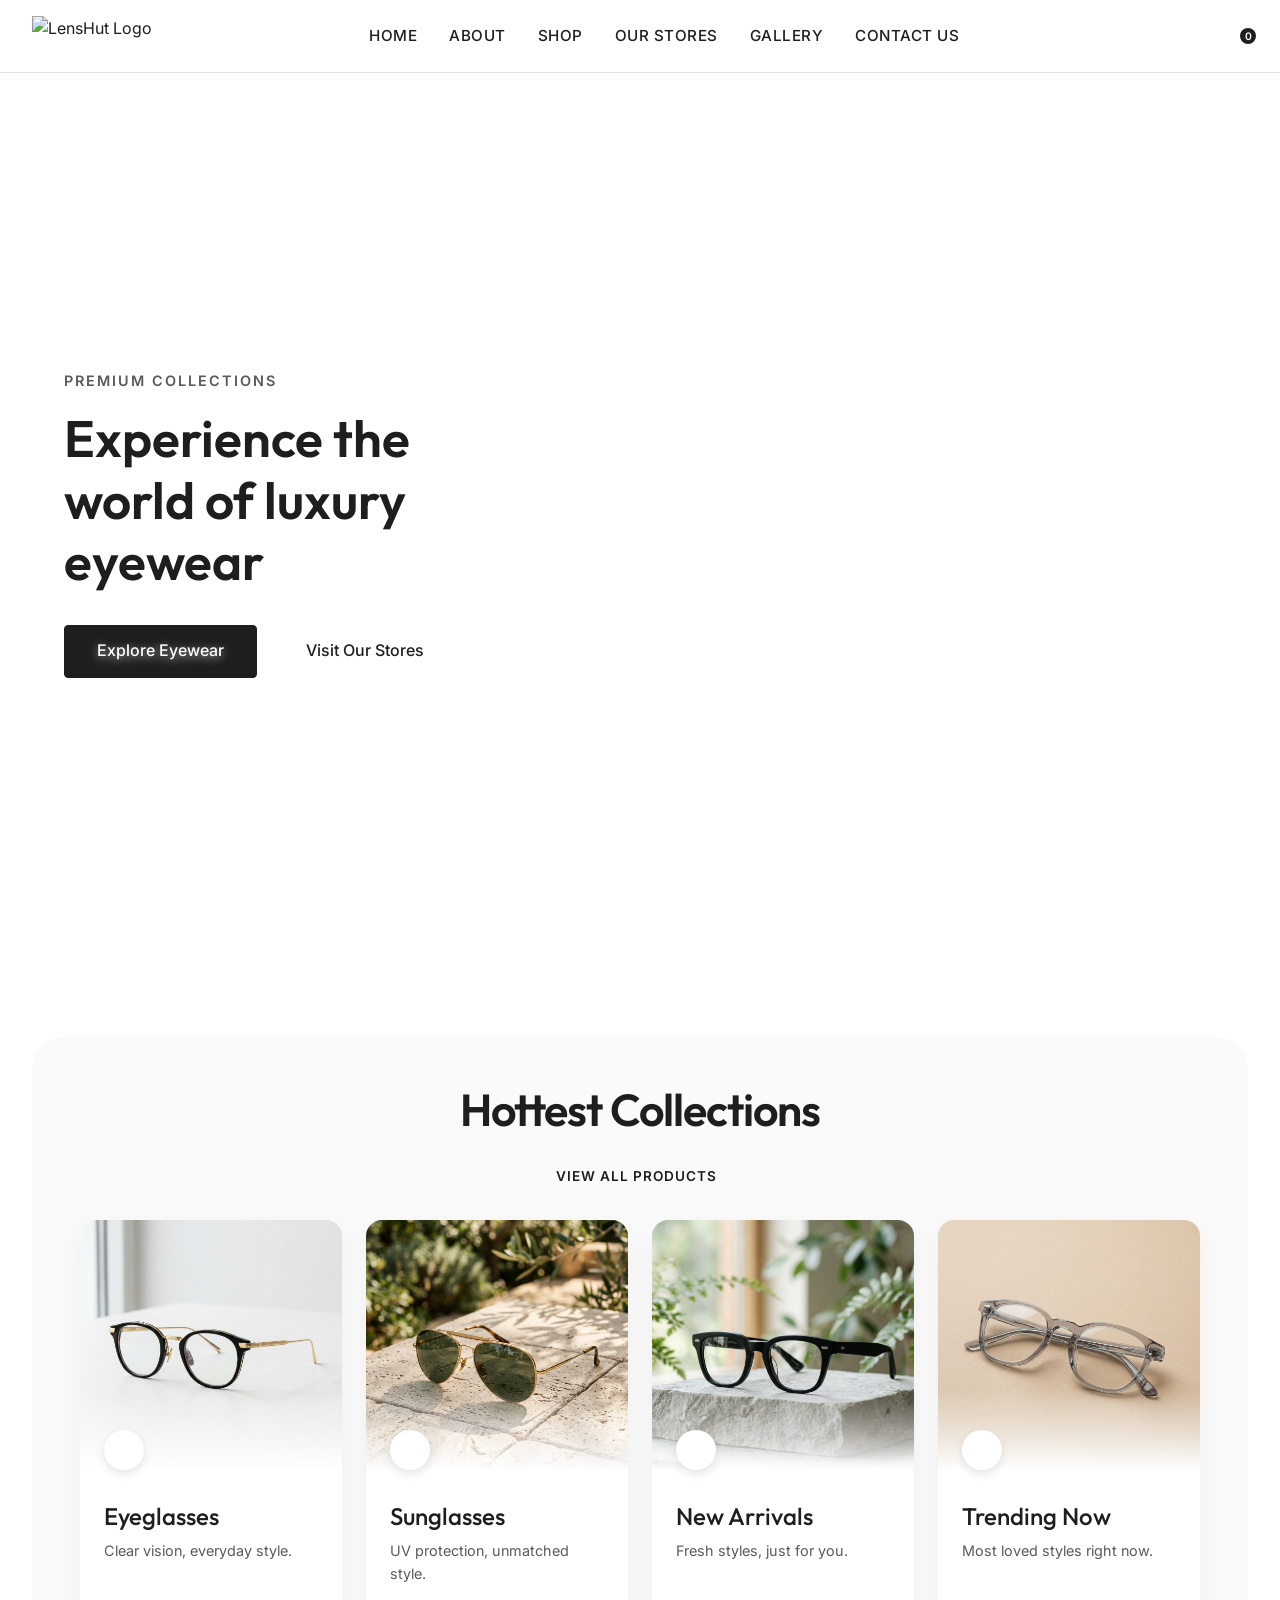
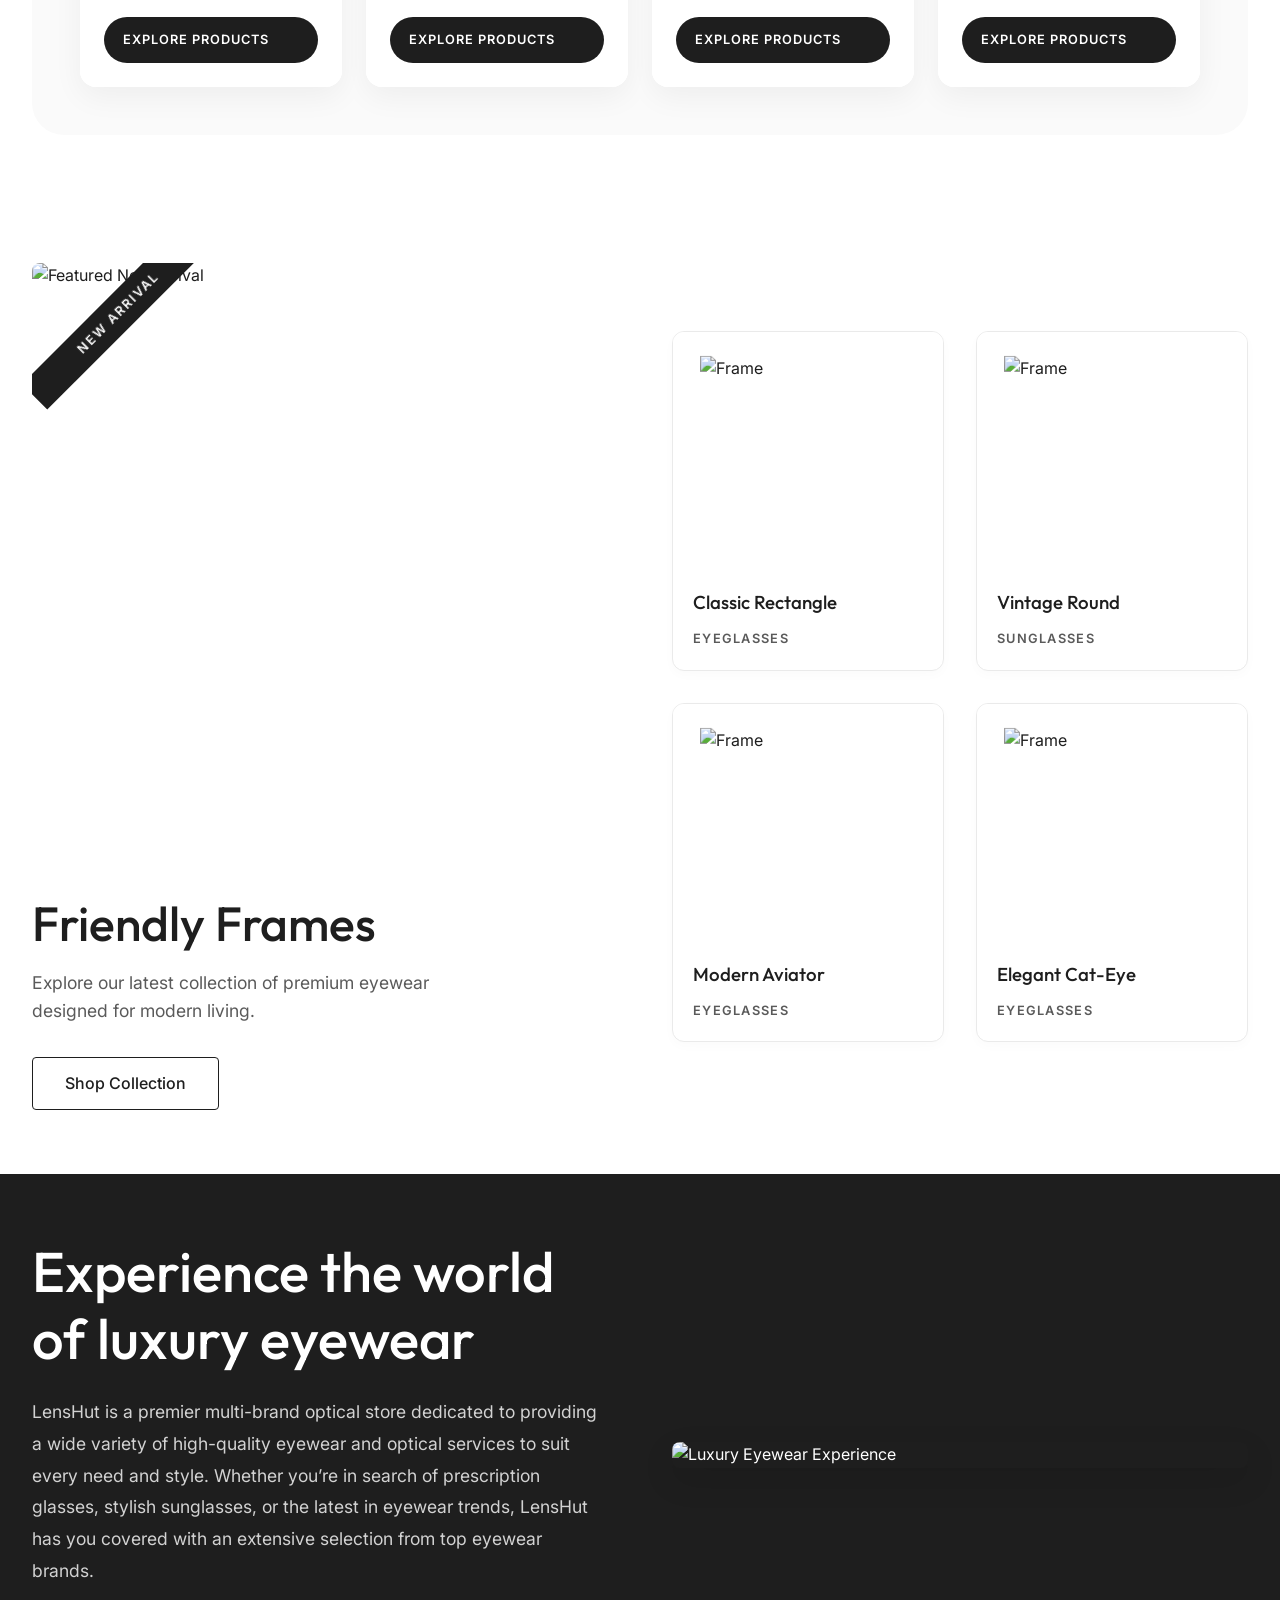
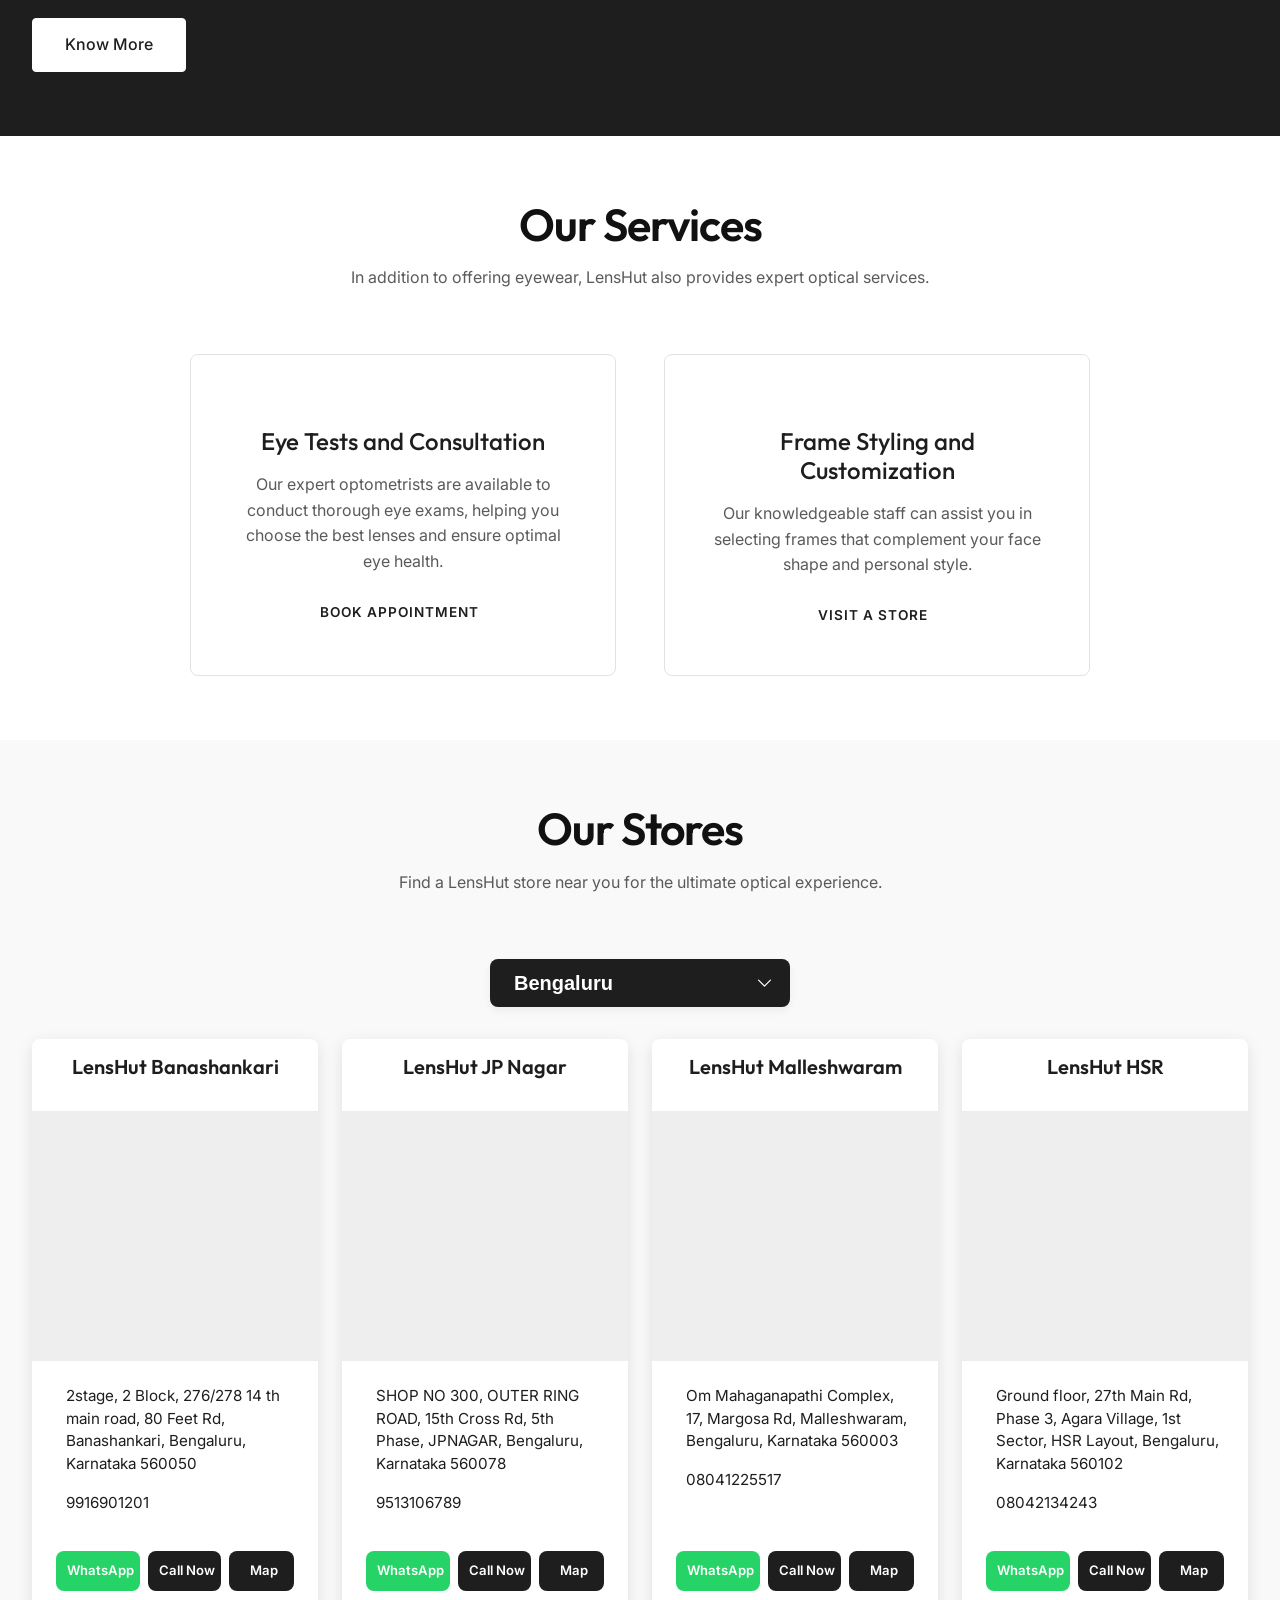
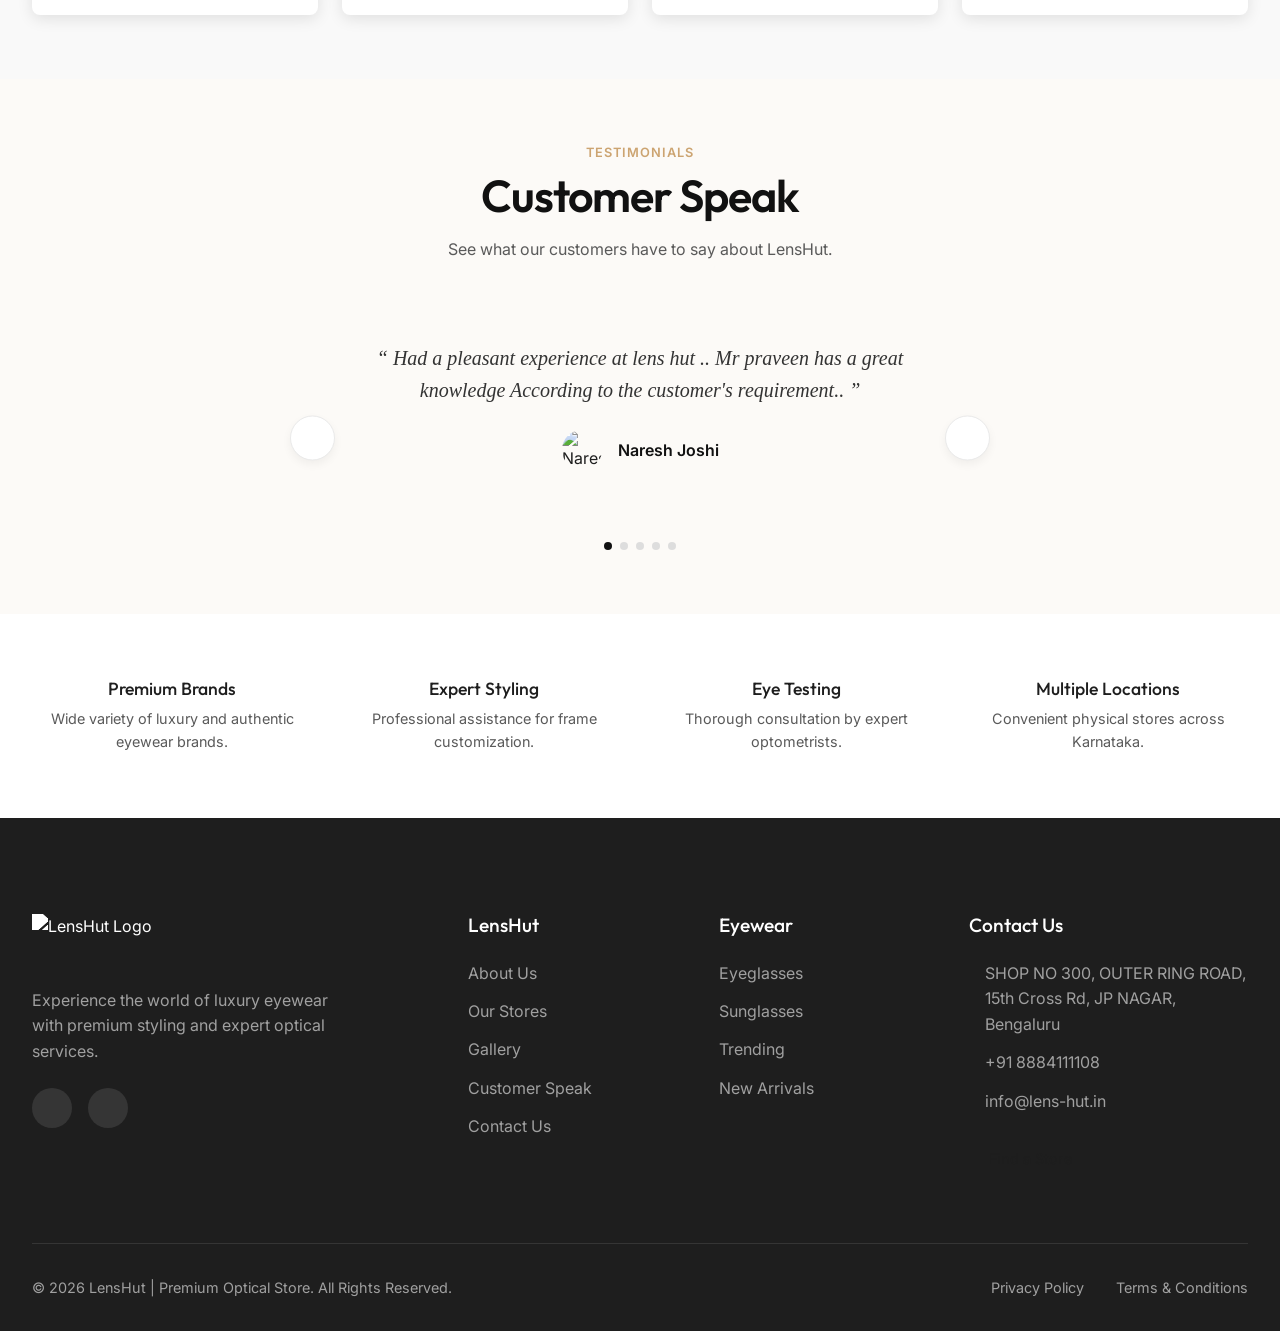
==== index.html @ 5be4fec6 "feat: completely remove Hassan store from website" ====
<!DOCTYPE html>
<html lang="en">
<head>
    <meta charset="UTF-8">
    <meta name="viewport" content="width=device-width, initial-scale=1.0">
    <meta name="description" content="LensHut is a premier multi-brand optical store providing a wide variety of high-quality eyewear and optical services.">
    <title>LensHut | Premium Eyewear & Optical Services</title>
    
    <!-- Google Fonts -->
    <link rel="preconnect" href="https://fonts.googleapis.com">
    <link rel="preconnect" href="https://fonts.gstatic.com" crossorigin>
    <link href="https://fonts.googleapis.com/css2?family=Outfit:wght@300;400;500;600;700&family=Inter:wght@300;400;500;600&display=swap" rel="stylesheet">
    
    <!-- Phosphor Icons -->
    <script src="https://unpkg.com/@phosphor-icons/web"></script>
    
    <!-- Custom CSS -->
    <link rel="stylesheet" href="style.css">
</head>
<body>

    <!-- Header / Navigation -->
    <header class="header" id="header">
        <div class="header-container">
            <!-- Mobile Menu Toggle -->
            <button class="mobile-menu-toggle" aria-label="Open menu">
                <i class="ph ph-list"></i>
            </button>

            <!-- Logo -->
            <a href="#" class="logo">
                <img src="https://lens-hut.in/wp-content/uploads/2025/03/Lens-Hut.png" alt="LensHut Logo">
            </a>

            <!-- Center Navigation -->
            <nav class="nav">
                <ul class="nav-list">
                    <li><a href="#hero">Home</a></li>
                    <li><a href="about.html">About</a></li>
                    <li><a href="products.html">Shop</a></li>
                    <li><a href="#stores">Our Stores</a></li>
                    <li><a href="gallery.html">Gallery</a></li>
                    <li><a href="#contact">Contact Us</a></li>
                </ul>
            </nav>

            <!-- Right Icons -->
            <div class="header-actions">
                <button class="action-btn" aria-label="Search">
                    <i class="ph ph-magnifying-glass"></i>
                </button>
                <button class="action-btn" aria-label="Account">
                    <i class="ph ph-user"></i>
                </button>
                <button class="action-btn" aria-label="Wishlist">
                    <i class="ph ph-heart"></i>
                </button>
                <button class="action-btn cart-btn" aria-label="Cart">
                    <i class="ph ph-shopping-bag"></i>
                    <span class="cart-count">0</span>
                </button>
            </div>
        </div>
        
        <!-- Mobile Nav Overlay -->
        <div class="mobile-nav-overlay">
            <div class="mobile-nav-content">
                <button class="close-menu" aria-label="Close menu">
                    <i class="ph ph-x"></i>
                </button>
                <ul class="mobile-nav-list">
                    <li><a href="#hero">Home</a></li>
                    <li><a href="about.html">About</a></li>
                    <li><a href="products.html">Products</a></li>
                    <li><a href="#stores">Our Stores</a></li>
                    <li><a href="gallery.html">Gallery</a></li>
                    <li><a href="#testimonials">Customer Speak</a></li>
                    <li><a href="#contact">Contact Us</a></li>
                </ul>
            </div>
        </div>
    </header>

    <!-- Cart Drawer -->
    <div class="cart-drawer-overlay"></div>
    <div class="cart-drawer">
        <div class="cart-header">
            <h3>Your Cart</h3>
            <button class="close-cart"><i class="ph ph-x"></i></button>
        </div>
        <div class="cart-body">
            <p class="empty-cart-msg">Your cart is currently empty.</p>
            <!-- Cart items will be injected here -->
        </div>
        <div class="cart-footer">
            <button class="btn btn-primary w-100">Checkout</button>
        </div>
    </div>

    <!-- Quick View Modal -->
    <div class="quick-view-overlay">
        <div class="quick-view-modal">
            <button class="close-modal"><i class="ph ph-x"></i></button>
            <div class="quick-view-content" id="quick-view-content">
                <!-- Content injected via JS -->
            </div>
        </div>
    </div>

    <!-- Hero Section -->
    <section class="hero" id="hero">
        <div class="hero-slider">
            <div class="hero-slide active">
                <video class="hero-video" autoplay loop muted playsinline>
                    <source src="give_video.mp4" type="video/mp4">
                </video>
                <div class="hero-overlay">
                    <div class="hero-content">
                        <span class="hero-subtitle">Premium Collections</span>
                        <h1 class="hero-title">Experience the world of luxury eyewear</h1>
                        <div class="hero-actions">
                            <a href="#shop" class="btn btn-primary">Explore Eyewear</a>
                            <a href="#stores" class="btn btn-secondary">Visit Our Stores</a>
                        </div>
                    </div>
                </div>
            </div>
        </div>
    </section>



    <!-- Hottest Collections -->
    <section class="hottest-collections section-padding" style="background-color: var(--clr-dark);">
        <div class="collections-wrapper">
            <div class="section-header" style="margin-bottom: 2rem;">
                <h2 style="color: var(--clr-dark);">Hottest Collections</h2>
                <a href="#shop" class="view-all" style="color: var(--clr-dark);">View All Products <i class="ph ph-arrow-right"></i></a>
            </div>
            <div class="collections-grid">
                <!-- Card 1 -->
                <div class="collection-card">
                    <div class="collection-img">
                        <img src="collection_eyeglasses_1786531144530.png" alt="Eyeglasses">
                    </div>
                    <div class="collection-icon"><i class="ph ph-eyeglasses"></i></div>
                    <div class="collection-body">
                        <h3>Eyeglasses</h3>
                        <p>Clear vision, everyday style.</p>
                        <a href="products.html" class="btn-explore">Explore Products <i class="ph ph-arrow-right"></i></a>
                    </div>
                </div>
                <!-- Card 2 -->
                <div class="collection-card">
                    <div class="collection-img">
                        <img src="collection_sunglasses_1786531155468.png" alt="Sunglasses">
                    </div>
                    <div class="collection-icon"><i class="ph ph-sunglasses"></i></div>
                    <div class="collection-body">
                        <h3>Sunglasses</h3>
                        <p>UV protection, unmatched style.</p>
                        <a href="products.html" class="btn-explore">Explore Products <i class="ph ph-arrow-right"></i></a>
                    </div>
                </div>
                <!-- Card 3 -->
                <div class="collection-card">
                    <div class="collection-img">
                        <img src="collection_new_1786531166824.png" alt="New Arrivals">
                    </div>
                    <div class="collection-icon"><i class="ph ph-sparkle"></i></div>
                    <div class="collection-body">
                        <h3>New Arrivals</h3>
                        <p>Fresh styles, just for you.</p>
                        <a href="products.html" class="btn-explore">Explore Products <i class="ph ph-arrow-right"></i></a>
                    </div>
                </div>
                <!-- Card 4 -->
                <div class="collection-card">
                    <div class="collection-img">
                        <img src="collection_trending_1786531179525.png" alt="Trending Now">
                    </div>
                    <div class="collection-icon"><i class="ph ph-fire"></i></div>
                    <div class="collection-body">
                        <h3>Trending Now</h3>
                        <p>Most loved styles right now.</p>
                        <a href="products.html" class="btn-explore">Explore Products <i class="ph ph-arrow-right"></i></a>
                    </div>
                </div>
            </div>
        </div>
    </section>


    <!-- New Arrivals Editorial Section -->
    <section class="new-arrivals section-padding">
        <div class="container">
            <div class="editorial-layout">
                <div class="editorial-featured">
                    <div class="editorial-img-wrapper">
                        <img src="https://lens-hut.in/wp-content/uploads/2025/03/Glasses-1-1.jpg" alt="Featured New Arrival" class="editorial-img">
                        <div class="editorial-badge">New Arrival</div>
                    </div>
                    <div class="editorial-content">
                        <h2>Friendly Frames</h2>
                        <p>Explore our latest collection of premium eyewear designed for modern living.</p>
                        <a href="products.html" class="btn btn-outline">Shop Collection</a>
                    </div>
                </div>
                <div class="editorial-grid">
                    <div class="product-card">
                        <div class="product-img-wrap">
                            <img src="https://lens-hut.in/wp-content/uploads/2025/03/Glasses-1-2.jpg" alt="Frame" class="primary-img">
                        </div>
                        <div class="product-info">
                            <h3 class="product-name">Classic Rectangle</h3>
                            <p class="product-category">Eyeglasses</p>
                        </div>
                    </div>
                    <div class="product-card">
                        <div class="product-img-wrap">
                            <img src="https://lens-hut.in/wp-content/uploads/2025/03/Glasses-1-3.jpg" alt="Frame" class="primary-img">
                        </div>
                        <div class="product-info">
                            <h3 class="product-name">Vintage Round</h3>
                            <p class="product-category">Sunglasses</p>
                        </div>
                    </div>
                    <div class="product-card">
                        <div class="product-img-wrap">
                            <img src="https://lens-hut.in/wp-content/uploads/2025/03/Glasses-1-5.jpg" alt="Frame" class="primary-img">
                        </div>
                        <div class="product-info">
                            <h3 class="product-name">Modern Aviator</h3>
                            <p class="product-category">Eyeglasses</p>
                        </div>
                    </div>
                    <div class="product-card">
                        <div class="product-img-wrap">
                            <img src="https://lens-hut.in/wp-content/uploads/2025/03/Glasses-1-6.jpg" alt="Frame" class="primary-img">
                        </div>
                        <div class="product-info">
                            <h3 class="product-name">Elegant Cat-Eye</h3>
                            <p class="product-category">Eyeglasses</p>
                        </div>
                    </div>
                </div>
            </div>
        </div>
    </section>

    <!-- Luxury Experience Section -->
    <section class="luxury-experience section-padding bg-dark text-white" id="about">
        <div class="container">
            <div class="luxury-grid">
                <div class="luxury-content">
                    <h2 class="luxury-title">Experience the world of luxury eyewear</h2>
                    <p class="luxury-desc">LensHut is a premier multi-brand optical store dedicated to providing a wide variety of high-quality eyewear and optical services to suit every need and style. Whether you’re in search of prescription glasses, stylish sunglasses, or the latest in eyewear trends, LensHut has you covered with an extensive selection from top eyewear brands.</p>
                    <a href="#about" class="btn btn-primary-light">Know More</a>
                </div>
                <div class="luxury-image">
                    <img src="https://lens-hut.in/wp-content/uploads/slider/cache/6973f5b5ededdbe546ac61c198990bc3/2-2.png" alt="Luxury Eyewear Experience">
                </div>
            </div>
        </div>
    </section>

    <!-- Services Section -->
    <section class="services-section section-padding">
        <div class="container">
            <div class="section-header text-center">
                <h2>Our Services</h2>
                <p>In addition to offering eyewear, LensHut also provides expert optical services.</p>
            </div>
            
            <div class="services-grid">
                <div class="service-card">
                    <div class="service-icon">
                        <i class="ph ph-eye"></i>
                    </div>
                    <h3>Eye Tests and Consultation</h3>
                    <p>Our expert optometrists are available to conduct thorough eye exams, helping you choose the best lenses and ensure optimal eye health.</p>
                    <a href="#contact" class="btn-link">Book Appointment <i class="ph ph-arrow-right"></i></a>
                </div>
                <div class="service-card">
                    <div class="service-icon">
                        <i class="ph ph-sunglasses"></i>
                    </div>
                    <h3>Frame Styling and Customization</h3>
                    <p>Our knowledgeable staff can assist you in selecting frames that complement your face shape and personal style.</p>
                    <a href="#stores" class="btn-link">Visit a Store <i class="ph ph-arrow-right"></i></a>
                </div>
            </div>
        </div>
    </section>

    <!-- Store Locator Section -->
    <section class="store-locator section-padding bg-light" id="stores">
        <div class="container">
            <div class="section-header text-center">
                <h2>Our Stores</h2>
                <p>Find a LensHut store near you for the ultimate optical experience.</p>
            </div>
            
            <div class="store-city-filter text-center" style="margin-bottom: 2rem;">
                <select id="citySelect" class="city-select">
                    <option value="bengaluru">Bengaluru</option>
                    <option value="mysuru">Mysuru</option>
                    <option value="tumkur">Tumkur</option>
                </select>
            </div>
            
            <div id="grid-bengaluru" class="stores-grid city-grid" style="display: grid;">
                <!-- Store 1 -->
                <div class="map-store-card">
                    <h3 class="store-title">LensHut Banashankari</h3>
                    <div class="map-container">
                        <iframe src="https://maps.google.com/maps?q=LensHut+Banashankari+Bengaluru&t=&z=14&ie=UTF8&iwloc=&output=embed" width="100%" height="250" style="border:0;" allowfullscreen="" loading="lazy"></iframe>
                    </div>
                    <div class="store-details">
                        <div class="detail-row">
                            <i class="ph-fill ph-map-pin"></i>
                            <p>2stage, 2 Block, 276/278 14 th main road, 80 Feet Rd, Banashankari, Bengaluru, Karnataka 560050</p>
                        </div>
                        <div class="detail-row">
                            <i class="ph-fill ph-device-mobile"></i>
                            <p>9916901201</p>
                        </div>
                        <div class="store-action">
                            <a href="https://wa.me/919916901201?text=Hi%20LensHut,%20I'm%20inquiring%20about%20frames%20at%20your%20Banashankari%20store." target="_blank" rel="noopener" class="btn-store-wa"><i class="ph-fill ph-whatsapp-logo"></i> WhatsApp</a>
                            <a href="tel:9916901201" class="btn-store-call"><i class="ph-fill ph-phone-call"></i> Call Now</a>
                            <a href="https://maps.google.com/?q=LensHut+Banashankari+Bengaluru" target="_blank" rel="noopener" class="btn-map"><i class="ph-fill ph-map-pin"></i> Map</a>
                        </div>
                    </div>
                </div>

                <!-- Store 2 -->
                <div class="map-store-card">
                    <h3 class="store-title">LensHut JP Nagar</h3>
                    <div class="map-container">
                        <iframe src="https://maps.google.com/maps?q=LensHut+JP+Nagar+Bengaluru&t=&z=14&ie=UTF8&iwloc=&output=embed" width="100%" height="250" style="border:0;" allowfullscreen="" loading="lazy"></iframe>
                    </div>
                    <div class="store-details">
                        <div class="detail-row">
                            <i class="ph-fill ph-map-pin"></i>
                            <p>SHOP NO 300, OUTER RING ROAD, 15th Cross Rd, 5th Phase, JPNAGAR, Bengaluru, Karnataka 560078</p>
                        </div>
                        <div class="detail-row">
                            <i class="ph-fill ph-device-mobile"></i>
                            <p>9513106789</p>
                        </div>
                        <div class="store-action">
                            <a href="https://wa.me/919513106789?text=Hi%20LensHut,%20I'm%20inquiring%20about%20frames%20at%20your%20JP%20Nagar%20store." target="_blank" rel="noopener" class="btn-store-wa"><i class="ph-fill ph-whatsapp-logo"></i> WhatsApp</a>
                            <a href="tel:9513106789" class="btn-store-call"><i class="ph-fill ph-phone-call"></i> Call Now</a>
                            <a href="https://maps.google.com/?q=LensHut+JP+Nagar+Bengaluru" target="_blank" rel="noopener" class="btn-map"><i class="ph-fill ph-map-pin"></i> Map</a>
                        </div>
                    </div>
                </div>

                <!-- Store 3 -->
                <div class="map-store-card">
                    <h3 class="store-title">LensHut Malleshwaram</h3>
                    <div class="map-container">
                        <iframe src="https://maps.google.com/maps?q=LensHut+Malleshwaram+Bengaluru&t=&z=14&ie=UTF8&iwloc=&output=embed" width="100%" height="250" style="border:0;" allowfullscreen="" loading="lazy"></iframe>
                    </div>
                    <div class="store-details">
                        <div class="detail-row">
                            <i class="ph-fill ph-map-pin"></i>
                            <p>Om Mahaganapathi Complex, 17, Margosa Rd, Malleshwaram, Bengaluru, Karnataka 560003</p>
                        </div>
                        <div class="detail-row">
                            <i class="ph-fill ph-device-mobile"></i>
                            <p>08041225517</p>
                        </div>
                        <div class="store-action">
                            <a href="https://wa.me/918041225517?text=Hi%20LensHut,%20I'm%20inquiring%20about%20frames%20at%20your%20Malleshwaram%20store." target="_blank" rel="noopener" class="btn-store-wa"><i class="ph-fill ph-whatsapp-logo"></i> WhatsApp</a>
                            <a href="tel:08041225517" class="btn-store-call"><i class="ph-fill ph-phone-call"></i> Call Now</a>
                            <a href="https://maps.google.com/?q=LensHut+Malleshwaram+Bengaluru" target="_blank" rel="noopener" class="btn-map"><i class="ph-fill ph-map-pin"></i> Map</a>
                        </div>
                    </div>
                </div>

                <!-- Store 4 -->
                <div class="map-store-card">
                    <h3 class="store-title">LensHut HSR</h3>
                    <div class="map-container">
                        <iframe src="https://maps.google.com/maps?q=LensHut+HSR+Layout+Bengaluru&t=&z=14&ie=UTF8&iwloc=&output=embed" width="100%" height="250" style="border:0;" allowfullscreen="" loading="lazy"></iframe>
                    </div>
                    <div class="store-details">
                        <div class="detail-row">
                            <i class="ph-fill ph-map-pin"></i>
                            <p>Ground floor, 27th Main Rd, Phase 3, Agara Village, 1st Sector, HSR Layout, Bengaluru, Karnataka 560102</p>
                        </div>
                        <div class="detail-row">
                            <i class="ph-fill ph-device-mobile"></i>
                            <p>08042134243</p>
                        </div>
                        <div class="store-action">
                            <a href="https://wa.me/918042134243?text=Hi%20LensHut,%20I'm%20inquiring%20about%20frames%20at%20your%20HSR%20Layout%20store." target="_blank" rel="noopener" class="btn-store-wa"><i class="ph-fill ph-whatsapp-logo"></i> WhatsApp</a>
                            <a href="tel:08042134243" class="btn-store-call"><i class="ph-fill ph-phone-call"></i> Call Now</a>
                            <a href="https://maps.google.com/?q=LensHut+HSR+Layout+Bengaluru" target="_blank" rel="noopener" class="btn-map"><i class="ph-fill ph-map-pin"></i> Map</a>
                        </div>
                    </div>
                </div>
            </div>

            <div id="grid-mysuru" class="stores-grid city-grid" style="display: none;">
                <!-- Store 1 -->
                <div class="map-store-card">
                    <h3 class="store-title">LensHut Kuvempu Nagara</h3>
                    <div class="map-container">
                        <iframe src="https://maps.google.com/maps?q=LensHut+Kuvempu+Nagara+Mysuru&t=&z=14&ie=UTF8&iwloc=&output=embed" width="100%" height="250" style="border:0;" allowfullscreen="" loading="lazy"></iframe>
                    </div>
                    <div class="store-details">
                        <div class="detail-row">
                            <i class="ph-fill ph-map-pin"></i>
                            <p>Ground Floor, MIG 2, New Kantharaj Urs Rd, near Sri S Nijalingappa Circle, Kuvempu Nagara, Mysuru, Karnataka 570023</p>
                        </div>
                        <div class="detail-row">
                            <i class="ph-fill ph-clock"></i>
                            <p>Mon – Sun: 10:30 AM – 9:30 PM</p>
                        </div>
                        <div class="detail-row">
                            <i class="ph-fill ph-device-mobile"></i>
                            <p>0821 4260042</p>
                        </div>
                        <div class="store-action">
                            <a href="https://wa.me/918214260042?text=Hi%20LensHut,%20I'm%20inquiring%20about%20frames%20at%20your%20Kuvempu%20Nagara%20store." target="_blank" rel="noopener" class="btn-store-wa"><i class="ph-fill ph-whatsapp-logo"></i> WhatsApp</a>
                            <a href="tel:08214260042" class="btn-store-call"><i class="ph-fill ph-phone-call"></i> Call Now</a>
                            <a href="https://maps.google.com/?q=LensHut+Kuvempu+Nagara+Mysuru" target="_blank" rel="noopener" class="btn-map"><i class="ph-fill ph-map-pin"></i> Map</a>
                        </div>
                    </div>
                </div>

                <!-- Store 2 -->
                <div class="map-store-card">
                    <h3 class="store-title">LensHut URS Road</h3>
                    <div class="map-container">
                        <iframe src="https://maps.google.com/maps?q=LensHut+URS+Road+Mysuru&t=&z=14&ie=UTF8&iwloc=&output=embed" width="100%" height="250" style="border:0;" allowfullscreen="" loading="lazy"></iframe>
                    </div>
                    <div class="store-details">
                        <div class="detail-row">
                            <i class="ph-fill ph-map-pin"></i>
                            <p>Shop No 9 D, D Devaraj Urs Rd, next to City Bus Stop, Subbarayanakere, Shivarampet, Mysuru, Karnataka 570001</p>
                        </div>
                        <div class="detail-row">
                            <i class="ph-fill ph-clock"></i>
                            <p>Mon – Sun: 10:30 AM – 9:30 PM</p>
                        </div>
                        <div class="detail-row">
                            <i class="ph-fill ph-device-mobile"></i>
                            <p>0821 4252040</p>
                        </div>
                        <div class="store-action">
                            <a href="https://wa.me/918214252040?text=Hi%20LensHut,%20I'm%20inquiring%20about%20frames%20at%20your%20URS%20Road%20store." target="_blank" rel="noopener" class="btn-store-wa"><i class="ph-fill ph-whatsapp-logo"></i> WhatsApp</a>
                            <a href="tel:08214252040" class="btn-store-call"><i class="ph-fill ph-phone-call"></i> Call Now</a>
                            <a href="https://maps.google.com/?q=LensHut+URS+Road+Mysuru" target="_blank" rel="noopener" class="btn-map"><i class="ph-fill ph-map-pin"></i> Map</a>
                        </div>
                    </div>
                </div>

                <!-- Store 3 -->
                <div class="map-store-card">
                    <h3 class="store-title">LensHut Kalidasa Road</h3>
                    <div class="map-container">
                        <iframe src="https://maps.google.com/maps?q=Ganesh+Arcade+Kalidasa+Rd+Mysuru&t=&z=14&ie=UTF8&iwloc=&output=embed" width="100%" height="250" style="border:0;" allowfullscreen="" loading="lazy"></iframe>
                    </div>
                    <div class="store-details">
                        <div class="detail-row">
                            <i class="ph-fill ph-map-pin"></i>
                            <p>Ground Floor, Ganesh Arcade, Shop No. 2813, D/1A, Kalidasa Rd, Above Green Leaf Hotel, Mysuru – 570002</p>
                        </div>
                        <div class="detail-row">
                            <i class="ph-fill ph-clock"></i>
                            <p>Mon–Fri 10:00AM–9:00PM · Sat–Sun 10:00AM–9:30PM</p>
                        </div>
                        <div class="detail-row">
                            <i class="ph-fill ph-device-mobile"></i>
                            <p>0821 428 7700</p>
                        </div>
                        <div class="store-action">
                            <a href="https://wa.me/918214287700?text=Hi%20LensHut,%20I'm%20inquiring%20about%20frames%20at%20your%20Kalidasa%20Road%20store." target="_blank" rel="noopener" class="btn-store-wa"><i class="ph-fill ph-whatsapp-logo"></i> WhatsApp</a>
                            <a href="tel:08214287700" class="btn-store-call"><i class="ph-fill ph-phone-call"></i> Call Now</a>
                            <a href="https://maps.google.com/?q=Ganesh+Arcade+Kalidasa+Rd+Mysuru" target="_blank" rel="noopener" class="btn-map"><i class="ph-fill ph-map-pin"></i> Map</a>
                        </div>
                    </div>
                </div>
            </div>

            <div id="grid-tumkur" class="stores-grid city-grid" style="display: none;">
                <!-- Store 1 -->
                <div class="map-store-card">
                    <h3 class="store-title">LensHut Tumkur</h3>
                    <div class="map-container">
                        <iframe src="https://maps.google.com/maps?q=LensHut+Tumakuru&t=&z=14&ie=UTF8&iwloc=&output=embed" width="100%" height="250" style="border:0;" allowfullscreen="" loading="lazy"></iframe>
                    </div>
                    <div class="store-details">
                        <div class="detail-row">
                            <i class="ph-fill ph-map-pin"></i>
                            <p>Bar, No 1861/846 Krishna Arcade, 2nd Cross Road, Lane Road, near Planet Max, Tumakuru, Karnataka 572101</p>
                        </div>
                        <div class="detail-row">
                            <i class="ph-fill ph-device-mobile"></i>
                            <p>08164051743</p>
                        </div>
                        <div class="store-action">
                            <a href="https://wa.me/918164051743?text=Hi%20LensHut,%20I'm%20inquiring%20about%20frames%20at%20your%20Tumkur%20store." target="_blank" rel="noopener" class="btn-store-wa"><i class="ph-fill ph-whatsapp-logo"></i> WhatsApp</a>
                            <a href="tel:08164051743" class="btn-store-call"><i class="ph-fill ph-phone-call"></i> Call Now</a>
                            <a href="https://maps.google.com/?q=LensHut+Tumakuru" target="_blank" rel="noopener" class="btn-map"><i class="ph-fill ph-map-pin"></i> Map</a>
                        </div>
                    </div>
                </div>
            </div>
        </div>
    </section>



    <!-- Lightbox -->
    <div class="lightbox" id="lightbox">
        <button class="close-lightbox" onclick="closeLightbox()"><i class="ph ph-x"></i></button>
        <img src="" alt="Fullscreen Image" id="lightbox-img">
    </div>

    <!-- Testimonials Section -->
    <section class="testimonials-section section-padding" id="testimonials">
        <!-- Elegant Background Element -->
        <div class="testi-bg-quote"><i class="ph-fill ph-quotes"></i></div>

        <div class="container" style="position: relative; z-index: 2;">
            <div class="section-header text-center mb-5">
                <span class="testi-subtitle">TESTIMONIALS</span>
                <h2>Customer Speak</h2>
                <p>See what our customers have to say about LensHut.</p>
            </div>
            
            <div class="testimonial-carousel-wrapper">
                <div class="testimonial-carousel" id="testimonial-carousel">
                    <!-- Injected via JS -->
                </div>
                
                <!-- Navigation Arrows -->
                <button class="testi-arrow prev" onclick="goToPrevSlide()"><i class="ph ph-arrow-left"></i></button>
                <button class="testi-arrow next" onclick="goToNextSlide()"><i class="ph ph-arrow-right"></i></button>

                <div class="carousel-dots" id="testimonial-dots"></div>
            </div>
        </div>
    </section>

    <!-- Why Choose Us / Trust Section -->
    <section class="trust-section section-padding">
        <div class="container">
            <div class="trust-grid">
                <div class="trust-item">
                    <i class="ph ph-certificate"></i>
                    <h4>Premium Brands</h4>
                    <p>Wide variety of luxury and authentic eyewear brands.</p>
                </div>
                <div class="trust-item">
                    <i class="ph ph-eyeglasses"></i>
                    <h4>Expert Styling</h4>
                    <p>Professional assistance for frame customization.</p>
                </div>
                <div class="trust-item">
                    <i class="ph ph-stethoscope"></i>
                    <h4>Eye Testing</h4>
                    <p>Thorough consultation by expert optometrists.</p>
                </div>
                <div class="trust-item">
                    <i class="ph ph-storefront"></i>
                    <h4>Multiple Locations</h4>
                    <p>Convenient physical stores across Karnataka.</p>
                </div>
            </div>
        </div>
    </section>

    <!-- Footer -->
    <footer class="footer" id="contact">
        <div class="container">
            <div class="footer-top">
                <div class="footer-col brand-col">
                    <img src="https://lens-hut.in/wp-content/uploads/2025/03/Lens-Hut.png" alt="LensHut Logo" class="footer-logo">
                    <p>Experience the world of luxury eyewear with premium styling and expert optical services.</p>
                    <div class="social-links">
                        <a href="#" aria-label="Facebook"><i class="ph ph-facebook-logo"></i></a>
                        <a href="#" aria-label="Instagram"><i class="ph ph-instagram-logo"></i></a>
                    </div>
                </div>
                
                <div class="footer-col">
                    <h4>LensHut</h4>
                    <ul>
                        <li><a href="about.html">About Us</a></li>
                        <li><a href="#stores">Our Stores</a></li>
                        <li><a href="gallery.html">Gallery</a></li>
                        <li><a href="#testimonials">Customer Speak</a></li>
                        <li><a href="#contact">Contact Us</a></li>
                    </ul>
                </div>
                
                <div class="footer-col">
                    <h4>Eyewear</h4>
                    <ul>
                        <li><a href="#shop">Eyeglasses</a></li>
                        <li><a href="#shop">Sunglasses</a></li>
                        <li><a href="#shop">Trending</a></li>
                        <li><a href="#shop">New Arrivals</a></li>
                    </ul>
                </div>
                
                <div class="footer-col contact-col">
                    <h4>Contact Us</h4>
                    <ul class="contact-info">
                        <li><i class="ph ph-map-pin"></i> <span>SHOP NO 300, OUTER RING ROAD, 15th Cross Rd, JP NAGAR, Bengaluru</span></li>
                        <li><i class="ph ph-phone"></i> <a href="tel:+918884111108">+91 8884111108</a></li>
                        <li><i class="ph ph-envelope"></i> <a href="mailto:info@lens-hut.in">info@lens-hut.in</a></li>
                    </ul>
                    <a href="#stores" class="btn btn-outline btn-sm mt-3">Find a Store</a>
                </div>
            </div>
            
            <div class="footer-bottom">
                <p>&copy; 2026 LensHut | Premium Optical Store. All Rights Reserved.</p>
                <div class="footer-legal">
                    <a href="#">Privacy Policy</a>
                    <a href="#">Terms & Conditions</a>
                </div>
            </div>
        </div>
    </footer>

    <!-- Scripts -->
    <script src="data.js"></script>
    <script src="script.js"></script>
</body>
</html>
---- style.css ----
/* ==========================================================================
   CSS Variables & Global Styles
   ========================================================================== */
:root {
    /* Colors */
    --clr-primary: #1e1e1e;
    --clr-secondary: #5a5a5a;
    --clr-accent: #d8c3a5;
    --clr-light: #f9f9f9;
    --clr-white: #ffffff;
    --clr-border: #e2e2e2;
    --clr-error: #e74c3c;
    --clr-overlay: rgba(0, 0, 0, 0.4);

    /* Typography */
    --font-heading: 'Outfit', sans-serif;
    --font-body: 'Inter', sans-serif;
    
    /* Transitions */
    --transition-fast: 0.2s ease;
    --transition-medium: 0.4s cubic-bezier(0.25, 0.46, 0.45, 0.94);
    --transition-slow: 0.6s cubic-bezier(0.25, 0.46, 0.45, 0.94);
    
    /* Shadows */
    --shadow-sm: 0 2px 8px rgba(0, 0, 0, 0.05);
    --shadow-md: 0 4px 16px rgba(0, 0, 0, 0.08);
    --shadow-lg: 0 12px 32px rgba(0, 0, 0, 0.12);
    
    /* Spacing */
    --space-xs: 0.5rem;
    --space-sm: 1rem;
    --space-md: 2rem;
    --space-lg: 4rem;
    --space-xl: 6rem;
}

* {
    margin: 0;
    padding: 0;
    box-sizing: border-box;
}

html {
    scroll-behavior: smooth;
}

body {
    font-family: var(--font-body);
    color: var(--clr-primary);
    background-color: var(--clr-white);
    line-height: 1.6;
    overflow-x: hidden;
    -webkit-font-smoothing: antialiased;
}

h1, h2, h3, h4, h5, h6 {
    font-family: var(--font-heading);
    font-weight: 500;
    line-height: 1.2;
    margin-bottom: var(--space-sm);
}

a {
    text-decoration: none;
    color: inherit;
    transition: color var(--transition-fast);
}

ul {
    list-style: none;
}

img {
    max-width: 100%;
    display: block;
}

button {
    cursor: pointer;
    border: none;
    background: none;
    font-family: inherit;
}

.container {
    max-width: 1300px;
    margin: 0 auto;
    padding: 0 var(--space-md);
}

.section-padding {
    padding: var(--space-lg) 0;
}

.bg-light {
    background-color: var(--clr-light);
}

.bg-dark {
    background-color: var(--clr-primary);
}

.text-white {
    color: var(--clr-white);
}

.text-center {
    text-align: center;
}

.w-100 {
    width: 100%;
}

.mt-3 {
    margin-top: 1.5rem;
}

/* ==========================================================================
   Typography Utilities
   ========================================================================== */
.section-header {
    margin-bottom: var(--space-lg);
    display: flex;
    flex-direction: column;
    align-items: center;
}

.section-header h2 {
    font-size: 2.5rem;
    font-weight: 600;
    position: relative;
    padding-bottom: 0.5rem;
}

.section-header p {
    color: var(--clr-secondary);
    max-width: 600px;
}

/* ==========================================================================
   Buttons
   ========================================================================== */
.btn {
    display: inline-flex;
    align-items: center;
    justify-content: center;
    padding: 0.8rem 2rem;
    font-size: 1rem;
    font-weight: 500;
    border-radius: 4px;
    transition: all var(--transition-medium);
    text-align: center;
}

.btn-primary {
    background-color: var(--clr-primary);
    color: var(--clr-white);
    border: 1px solid var(--clr-primary);
}

.btn-primary:hover {
    background-color: var(--clr-white);
    color: var(--clr-primary);
}

.btn-primary-light {
    background-color: var(--clr-white);
    color: var(--clr-primary);
    border: 1px solid var(--clr-white);
}

.btn-primary-light:hover {
    background-color: transparent;
    color: var(--clr-white);
}

.btn-secondary {
    background-color: var(--clr-white);
    color: var(--clr-primary);
    border: 1px solid var(--clr-white);
}

.btn-secondary:hover {
    background-color: var(--clr-primary);
    color: var(--clr-white);
    border-color: var(--clr-primary);
}

.btn-outline {
    background-color: transparent;
    color: var(--clr-primary);
    border: 1px solid var(--clr-primary);
}

.btn-outline:hover {
    background-color: var(--clr-primary);
    color: var(--clr-white);
}

.btn-sm {
    padding: 0.5rem 1.2rem;
    font-size: 0.9rem;
}

.btn-link {
    display: inline-flex;
    align-items: center;
    gap: 0.5rem;
    font-weight: 600;
    text-transform: uppercase;
    font-size: 0.85rem;
    letter-spacing: 1px;
}

.btn-link i {
    transition: transform var(--transition-fast);
}

.btn-link:hover i {
    transform: translateX(4px);
}

/* ==========================================================================
   Header & Navigation
   ========================================================================== */
.header {
    position: fixed;
    top: 0;
    left: 0;
    width: 100%;
    z-index: 1000;
    background-color: var(--clr-white);
    border-bottom: 1px solid var(--clr-border);
    transition: all var(--transition-medium);
}

.header.scrolled {
    padding: 0.5rem 0;
    box-shadow: var(--shadow-sm);
}

.header-container {
    max-width: 1440px;
    margin: 0 auto;
    padding: 1rem var(--space-md);
    display: flex;
    align-items: center;
    justify-content: space-between;
}

.mobile-menu-toggle {
    display: none;
    font-size: 1.5rem;
    color: var(--clr-primary);
}

.logo img {
    height: 40px;
    width: auto;
}

.nav {
    display: flex;
}

.nav-list {
    display: flex;
    gap: 2rem;
}

.nav-list > li > a {
    font-size: 0.95rem;
    font-weight: 500;
    text-transform: uppercase;
    letter-spacing: 0.5px;
    padding: 0.5rem 0;
    position: relative;
}

.nav-list > li > a::after {
    content: '';
    position: absolute;
    bottom: 0;
    left: 0;
    width: 0;
    height: 2px;
    background-color: var(--clr-primary);
    transition: width var(--transition-fast);
}

.nav-list > li > a:hover::after {
    width: 100%;
}

.has-dropdown {
    position: relative;
}

.has-dropdown > a {
    display: flex;
    align-items: center;
    gap: 0.25rem;
}

.dropdown-menu {
    position: absolute;
    top: 100%;
    left: 50%;
    transform: translateX(-50%) translateY(10px);
    background-color: var(--clr-white);
    min-width: 200px;
    box-shadow: var(--shadow-md);
    border-radius: 4px;
    opacity: 0;
    visibility: hidden;
    transition: all var(--transition-fast);
    padding: 1rem 0;
    z-index: 10;
}

.has-dropdown:hover .dropdown-menu {
    opacity: 1;
    visibility: visible;
    transform: translateX(-50%) translateY(0);
}

.dropdown-menu a {
    display: block;
    padding: 0.5rem 1.5rem;
    font-size: 0.9rem;
    color: var(--clr-secondary);
}

.dropdown-menu a:hover {
    color: var(--clr-primary);
    background-color: var(--clr-light);
}

.header-actions {
    display: flex;
    gap: 1.5rem;
    align-items: center;
}

.action-btn {
    font-size: 1.25rem;
    color: var(--clr-primary);
    position: relative;
    transition: transform var(--transition-fast);
}

.action-btn:hover {
    transform: translateY(-2px);
}

.cart-count {
    position: absolute;
    top: -8px;
    right: -8px;
    background-color: var(--clr-primary);
    color: var(--clr-white);
    font-size: 0.65rem;
    font-weight: 600;
    height: 16px;
    min-width: 16px;
    border-radius: 50%;
    display: flex;
    align-items: center;
    justify-content: center;
    padding: 0 4px;
}

/* Mobile Nav */
.mobile-nav-overlay {
    position: fixed;
    top: 0;
    left: 0;
    width: 100%;
    height: 100vh;
    background-color: var(--clr-overlay);
    z-index: 2000;
    opacity: 0;
    visibility: hidden;
    transition: all var(--transition-fast);
}

.mobile-nav-overlay.active {
    opacity: 1;
    visibility: visible;
}

.mobile-nav-content {
    position: absolute;
    top: 0;
    left: -300px;
    width: 300px;
    height: 100%;
    background-color: var(--clr-white);
    padding: 2rem;
    transition: left var(--transition-medium);
    overflow-y: auto;
}

.mobile-nav-overlay.active .mobile-nav-content {
    left: 0;
}

.close-menu {
    position: absolute;
    top: 1.5rem;
    right: 1.5rem;
    font-size: 1.5rem;
}

.mobile-nav-list {
    margin-top: 3rem;
    display: flex;
    flex-direction: column;
    gap: 1.5rem;
}

.mobile-nav-list a {
    font-size: 1.25rem;
    font-weight: 500;
    font-family: var(--font-heading);
}

/* ==========================================================================
   Hero Section
   ========================================================================== */
.hero {
    height: 100vh;
    min-height: 600px;
    position: relative;
    margin-top: 73px; /* Offset for header */
}

.hero-slider, .hero-slide {
    width: 100%;
    height: 100%;
    position: relative;
}

.hero-video {
    position: absolute;
    top: 0;
    left: 0;
    width: 100%;
    height: 100%;
    object-fit: cover;
}

.hero-overlay {
    position: absolute;
    top: 0;
    left: 0;
    width: 100%;
    height: 100%;
    display: flex;
    align-items: center;
}

.hero-content {
    max-width: 480px;
    margin-left: 5%;
    opacity: 0;
    transform: translateY(30px);
    animation: fadeUp 1s forwards 0.5s;
    text-shadow: 0 2px 10px rgba(255,255,255,0.7);
}

@keyframes fadeUp {
    to {
        opacity: 1;
        transform: translateY(0);
    }
}

.hero-subtitle {
    display: inline-block;
    font-size: 0.9rem;
    text-transform: uppercase;
    letter-spacing: 2px;
    margin-bottom: 1rem;
    font-weight: 600;
    color: var(--clr-secondary);
}

.hero-title {
    font-size: 3.2rem;
    font-weight: 600;
    margin-bottom: 2rem;
    color: var(--clr-primary);
}

.hero-actions {
    display: flex;
    gap: 1rem;
}

/* ==========================================================================
   Quick Categories
   ========================================================================== */
.quick-categories {
    padding: var(--space-md) 0;
}

.categories-grid {
    display: grid;
    grid-template-columns: repeat(4, 1fr);
    gap: 1.5rem;
}

.category-card {
    position: relative;
    height: 350px;
    border-radius: 8px;
    overflow: hidden;
    display: block;
    box-shadow: var(--shadow-sm);
}

.category-img {
    position: absolute;
    top: 0;
    left: 0;
    width: 100%;
    height: 100%;
    background-size: cover;
    background-position: center;
    transition: transform var(--transition-slow);
}

.category-card:hover .category-img {
    transform: scale(1.05);
}

.category-info {
    position: absolute;
    bottom: 0;
    left: 0;
    width: 100%;
    padding: 2rem;
    background: linear-gradient(to top, rgba(0,0,0,0.7) 0%, rgba(0,0,0,0) 100%);
    color: var(--clr-white);
    display: flex;
    flex-direction: column;
    justify-content: flex-end;
}

.category-info h3 {
    font-size: 1.5rem;
    margin-bottom: 0.5rem;
}

.category-card .btn-text {
    font-size: 0.9rem;
    font-weight: 500;
    text-transform: uppercase;
    letter-spacing: 1px;
    display: flex;
    align-items: center;
    gap: 0.5rem;
    opacity: 0.8;
    transition: all var(--transition-fast);
}

.category-card:hover .btn-text {
    opacity: 1;
    gap: 0.8rem;
}

/* ==========================================================================
   Hottest Collections & Product Cards
   ========================================================================== */
.section-header .view-all {
    font-weight: 600;
    text-transform: uppercase;
    font-size: 0.85rem;
    letter-spacing: 1px;
    display: flex;
    align-items: center;
    gap: 0.5rem;
    margin-top: 1rem;
}

.section-header .view-all:hover {
    gap: 0.8rem;
}

.product-carousel-wrapper {
    position: relative;
    padding: 0 3rem;
}

.product-carousel {
    display: flex;
    gap: 1.5rem;
    overflow-x: auto;
    scroll-behavior: smooth;
    padding-bottom: 1rem;
    -ms-overflow-style: none; /* IE and Edge */
    scrollbar-width: none; /* Firefox */
}

.product-carousel::-webkit-scrollbar {
    display: none;
}

.carousel-btn {
    position: absolute;
    top: 40%;
    transform: translateY(-50%);
    width: 40px;
    height: 40px;
    border-radius: 50%;
    background-color: var(--clr-white);
    box-shadow: var(--shadow-md);
    display: flex;
    align-items: center;
    justify-content: center;
    font-size: 1.2rem;
    color: var(--clr-primary);
    z-index: 10;
    transition: all var(--transition-fast);
}

.carousel-btn:hover {
    background-color: var(--clr-primary);
    color: var(--clr-white);
}

.prev-btn { left: 0; }
.next-btn { right: 0; }

.product-card {
    flex: 0 0 calc(25% - 1.5rem);
    min-width: 250px;
    display: flex;
    flex-direction: column;
    background-color: var(--clr-white);
    border-radius: 12px;
    box-shadow: 0 4px 12px rgba(0,0,0,0.02);
    overflow: hidden;
    position: relative;
    border: 1px solid #eaeaea;
    transition: transform var(--transition-medium), box-shadow var(--transition-medium);
}

.product-card:hover {
    transform: translateY(-4px);
    box-shadow: 0 10px 24px rgba(0,0,0,0.06);
}

.card-badge {
    position: absolute;
    top: 0;
    left: 0;
    padding: 0.3rem 1rem;
    font-size: 0.75rem;
    font-weight: 600;
    color: white;
    z-index: 5;
    border-bottom-right-radius: 12px;
}

.badge-best-seller {
    background: #3b5f6b;
}

.badge-limited-edition {
    background: linear-gradient(135deg, #a51818, #d53d3d);
}

.badge-new-arrival {
    background: #e5d7ba;
    color: #333;
}

.product-img-wrap {
    position: relative;
    width: 100%;
    padding-top: 90%;
    background-color: var(--clr-white);
    display: flex;
    align-items: center;
    justify-content: center;
}

.product-img-wrap img {
    position: absolute;
    top: 50%;
    left: 50%;
    transform: translate(-50%, -50%);
    width: 80%;
    height: 80%;
    object-fit: contain;
    transition: transform var(--transition-medium);
}

.product-card:hover .product-img-wrap img {
    transform: translate(-50%, -50%) scale(1.05);
}

.product-info {
    padding: 1rem 1.25rem 1.25rem;
    text-align: left;
    display: flex;
    flex-direction: column;
    flex-grow: 1;
}

.product-brand {
    font-size: 0.75rem;
    font-weight: 700;
    text-transform: uppercase;
    color: #111;
    margin-bottom: 0.4rem;
    letter-spacing: 0.5px;
}

.product-title {
    font-size: 0.9rem;
    font-weight: 400;
    color: #444;
    line-height: 1.4;
    margin-bottom: 0.5rem;
    flex-grow: 1;
}

.product-size {
    font-size: 0.8rem;
    color: #777;
    margin-bottom: 1rem;
}

.product-footer {
    display: flex;
    justify-content: space-between;
    align-items: flex-end;
    margin-top: auto;
}

.product-price-section {
    display: flex;
    flex-direction: column;
}

.product-price {
    font-weight: 700;
    font-size: 1.15rem;
    color: #111;
    margin-bottom: 0.1rem;
}

.product-tax {
    font-size: 0.7rem;
    color: #999;
}

.product-actions {
    display: flex;
    gap: 0.5rem;
}

.action-circle {
    width: 32px;
    height: 32px;
    border-radius: 50%;
    border: 1px solid #eaeaea;
    background-color: transparent;
    color: #555;
    display: flex;
    align-items: center;
    justify-content: center;
    font-size: 1rem;
    transition: all var(--transition-fast);
}

.action-circle:hover {
    border-color: var(--clr-primary);
    color: var(--clr-primary);
}

/* ==========================================================================
   Shop / Product Discovery
   ========================================================================== */
.shop-layout {
    display: grid;
    grid-template-columns: 250px 1fr;
    gap: 3rem;
    align-items: start;
}

.filter-header {
    display: flex;
    justify-content: space-between;
    align-items: center;
    margin-bottom: 1.5rem;
    padding-bottom: 1rem;
    border-bottom: 1px solid var(--clr-border);
}

.filter-header h3 {
    margin: 0;
    font-size: 1.2rem;
}

.clear-filters {
    font-size: 0.85rem;
    color: var(--clr-secondary);
    text-decoration: underline;
}

.filter-group {
    margin-bottom: 2rem;
}

.filter-group h4 {
    font-size: 1rem;
    margin-bottom: 1rem;
}

.custom-checkbox {
    display: block;
    position: relative;
    padding-left: 30px;
    margin-bottom: 10px;
    cursor: pointer;
    font-size: 0.95rem;
    user-select: none;
    color: var(--clr-secondary);
}

.custom-checkbox input {
    position: absolute;
    opacity: 0;
    cursor: pointer;
    height: 0;
    width: 0;
}

.checkmark {
    position: absolute;
    top: 2px;
    left: 0;
    height: 20px;
    width: 20px;
    background-color: var(--clr-white);
    border: 1px solid var(--clr-border);
    border-radius: 4px;
}

.custom-checkbox:hover input ~ .checkmark {
    border-color: var(--clr-primary);
}

.custom-checkbox input:checked ~ .checkmark {
    background-color: var(--clr-primary);
    border-color: var(--clr-primary);
}

.checkmark:after {
    content: "";
    position: absolute;
    display: none;
}

.custom-checkbox input:checked ~ .checkmark:after {
    display: block;
}

.custom-checkbox .checkmark:after {
    left: 7px;
    top: 3px;
    width: 5px;
    height: 10px;
    border: solid white;
    border-width: 0 2px 2px 0;
    transform: rotate(45deg);
}

.shop-controls {
    display: flex;
    justify-content: space-between;
    align-items: center;
    margin-bottom: 2rem;
}

.product-count {
    color: var(--clr-secondary);
    font-size: 0.95rem;
}

.sort-control {
    display: flex;
    align-items: center;
    gap: 0.5rem;
}

.custom-select {
    padding: 0.5rem 2rem 0.5rem 1rem;
    border: 1px solid var(--clr-border);
    border-radius: 4px;
    background-color: var(--clr-white);
    font-family: inherit;
    font-size: 0.95rem;
    outline: none;
    cursor: pointer;
    appearance: none;
    background-image: url("data:image/svg+xml;charset=US-ASCII,%3Csvg%20xmlns%3D%22http%3A%2F%2Fwww.w3.org%2F2000%2Fsvg%22%20width%3D%22292.4%22%20height%3D%22292.4%22%3E%3Cpath%20fill%3D%22%231e1e1e%22%20d%3D%22M287%2069.4a17.6%2017.6%200%200%200-13-5.4H18.4c-5%200-9.3%201.8-12.9%205.4A17.6%2017.6%200%200%200%200%2082.2c0%205%201.8%209.3%205.4%2012.9l128%20127.9c3.6%203.6%207.8%205.4%2012.8%205.4s9.2-1.8%2012.8-5.4L287%2095c3.5-3.5%205.4-7.8%205.4-12.8%200-5-1.9-9.2-5.5-12.8z%22%2F%3E%3C%2Fsvg%3E");
    background-repeat: no-repeat;
    background-position: right 0.7rem top 50%;
    background-size: 0.65rem auto;
}

.product-grid {
    display: grid;
    grid-template-columns: repeat(3, 1fr);
    gap: 2rem;
}

/* ==========================================================================
   New Arrivals Editorial
   ========================================================================== */
.editorial-layout {
    display: grid;
    grid-template-columns: 1fr 1fr;
    gap: 4rem;
    align-items: center;
}

.editorial-img-wrapper {
    position: relative;
    border-radius: 8px;
    overflow: hidden;
    margin-bottom: 2rem;
}

.editorial-img {
    width: 100%;
    height: 600px;
    object-fit: cover;
}

.editorial-badge {
    position: absolute;
    top: 2rem;
    left: -2rem;
    background-color: var(--clr-primary);
    color: var(--clr-white);
    padding: 0.5rem 4rem;
    transform: rotate(-45deg);
    font-size: 0.8rem;
    font-weight: 600;
    text-transform: uppercase;
    letter-spacing: 2px;
}

.editorial-content h2 {
    font-size: 3rem;
    margin-bottom: 1rem;
}

.editorial-content p {
    font-size: 1.1rem;
    color: var(--clr-secondary);
    margin-bottom: 2rem;
    max-width: 400px;
}

.editorial-grid {
    display: grid;
    grid-template-columns: repeat(2, 1fr);
    gap: 2rem;
}

/* ==========================================================================
   Luxury Experience
   ========================================================================== */
.luxury-grid {
    display: grid;
    grid-template-columns: 1fr 1fr;
    gap: 4rem;
    align-items: center;
}

.luxury-title {
    font-size: 3.5rem;
    margin-bottom: 1.5rem;
}

.luxury-desc {
    font-size: 1.1rem;
    opacity: 0.8;
    margin-bottom: 2rem;
    line-height: 1.8;
}

.luxury-image img {
    border-radius: 8px;
    box-shadow: var(--shadow-lg);
}

/* ==========================================================================
   Services Section
   ========================================================================== */
.services-grid {
    display: grid;
    grid-template-columns: repeat(2, 1fr);
    gap: 3rem;
    max-width: 900px;
    margin: 0 auto;
}

.service-card {
    padding: 3rem;
    background-color: var(--clr-white);
    border: 1px solid var(--clr-border);
    border-radius: 8px;
    text-align: center;
    transition: transform var(--transition-medium), box-shadow var(--transition-medium);
}

.service-card:hover {
    transform: translateY(-10px);
    box-shadow: var(--shadow-md);
    border-color: var(--clr-white);
}

.service-icon {
    font-size: 3rem;
    color: var(--clr-primary);
    margin-bottom: 1.5rem;
}

.service-card h3 {
    font-size: 1.5rem;
    margin-bottom: 1rem;
}

.service-card p {
    color: var(--clr-secondary);
    margin-bottom: 1.5rem;
}

/* ==========================================================================
   Store Locator
   ========================================================================== */
.stores-grid {
    display: grid;
    grid-template-columns: repeat(4, 1fr);
    gap: 1.5rem;
}

.store-card {
    background-color: var(--clr-white);
    border-radius: 8px;
    overflow: hidden;
    box-shadow: var(--shadow-sm);
    transition: transform var(--transition-fast);
}

.store-card:hover {
    transform: translateY(-5px);
    box-shadow: var(--shadow-md);
}

.store-img {
    height: 200px;
    background-size: cover;
    background-position: center;
}

.bg-placeholder {
    background-color: #e9ecef;
    display: flex;
    align-items: center;
    justify-content: center;
    font-size: 3rem;
    color: #ced4da;
}

.store-info {
    padding: 1.5rem;
}

.store-info h3 {
    font-size: 1.25rem;
    margin-bottom: 1rem;
}

.store-info p {
    color: var(--clr-secondary);
    font-size: 0.9rem;
    margin-bottom: 0.5rem;
    display: flex;
    align-items: flex-start;
    gap: 0.5rem;
}

.store-info p i {
    margin-top: 3px;
    color: var(--clr-primary);
}

.store-info .btn {
    margin-top: 1rem;
    width: 100%;
}

/* ==========================================================================
   Masonry Gallery
   ========================================================================== */
.masonry-gallery {
    display: grid;
    grid-template-columns: repeat(4, 1fr);
    grid-auto-rows: 250px;
    gap: 1rem;
}

.gallery-item {
    position: relative;
    border-radius: 8px;
    overflow: hidden;
    cursor: pointer;
}

.gallery-item.tall {
    grid-row: span 2;
}

.gallery-item.wide {
    grid-column: span 2;
}

.gallery-item img {
    width: 100%;
    height: 100%;
    object-fit: cover;
    transition: transform var(--transition-slow);
}

.gallery-overlay {
    position: absolute;
    top: 0;
    left: 0;
    width: 100%;
    height: 100%;
    background-color: rgba(0,0,0,0.4);
    display: flex;
    align-items: center;
    justify-content: center;
    opacity: 0;
    transition: opacity var(--transition-fast);
}

.gallery-overlay i {
    font-size: 2rem;
    color: var(--clr-white);
}

.gallery-item:hover img {
    transform: scale(1.05);
}

.gallery-item:hover .gallery-overlay {
    opacity: 1;
}

/* Lightbox */
.lightbox {
    position: fixed;
    top: 0;
    left: 0;
    width: 100%;
    height: 100vh;
    background-color: rgba(0,0,0,0.9);
    z-index: 3000;
    display: flex;
    align-items: center;
    justify-content: center;
    opacity: 0;
    visibility: hidden;
    transition: all var(--transition-fast);
}

.lightbox.active {
    opacity: 1;
    visibility: visible;
}

.lightbox img {
    max-width: 90%;
    max-height: 90vh;
    object-fit: contain;
}

.close-lightbox {
    position: absolute;
    top: 2rem;
    right: 2rem;
    color: var(--clr-white);
    font-size: 2rem;
}

/* ==========================================================================
   Testimonials Banner Layout
   ========================================================================== */
.testimonials-section {
    background-color: #fcfaf7;
    position: relative;
    overflow: hidden;
}

/* Elegant Background Element */
.testi-bg-quote {
    position: absolute;
    top: 50%;
    left: 50%;
    transform: translate(-50%, -50%);
    font-size: 25rem;
    color: rgba(204, 164, 113, 0.05);
    z-index: 1;
    pointer-events: none;
    line-height: 1;
    display: flex;
    align-items: center;
    justify-content: center;
}

.testi-subtitle {
    font-size: 0.8rem;
    font-weight: 600;
    text-transform: uppercase;
    color: #cca471;
    letter-spacing: 1px;
    margin-bottom: 0.5rem;
    display: block;
}

.section-header h2 {
    font-size: 2.8rem;
    font-family: 'Outfit', sans-serif;
    font-weight: 600;
    color: #111;
    margin-bottom: 0.5rem;
    line-height: 1.1;
    letter-spacing: -1px;
}

.testimonial-carousel-wrapper {
    max-width: 700px;
    margin: 0 auto;
    text-align: center;
    position: relative;
    padding: 0 60px;
}

.testimonial-carousel {
    overflow: hidden;
    position: relative;
    min-height: 200px;
}

.testimonial-slide {
    position: absolute;
    top: 0;
    left: 0;
    width: 100%;
    opacity: 0;
    transform: scale(0.98);
    transition: all var(--transition-medium);
    pointer-events: none;
    display: flex;
    flex-direction: column;
    align-items: center;
}

.testimonial-slide.active {
    opacity: 1;
    transform: scale(1);
    pointer-events: auto;
}

.testi-rating {
    color: #f39c12;
    font-size: 1.1rem;
    margin-bottom: 1rem;
    display: flex;
    justify-content: center;
    gap: 4px;
}

.testi-text {
    font-size: 1.25rem;
    color: #333;
    line-height: 1.6;
    margin-bottom: 1.5rem;
    font-style: italic;
    font-family: Georgia, serif;
}

.testi-author-flex {
    display: flex;
    align-items: center;
    justify-content: center;
    gap: 1rem;
}

.testi-avatar {
    width: 40px;
    height: 40px;
    border-radius: 50%;
    object-fit: cover;
}

.testi-name {
    font-weight: 600;
    font-size: 1rem;
    color: #111;
}

/* Navigation arrows */
.testi-arrow {
    position: absolute;
    top: 50%;
    transform: translateY(-50%);
    width: 45px;
    height: 45px;
    border-radius: 50%;
    background-color: #fff;
    color: #111;
    border: 1px solid #eaeaea;
    display: flex;
    align-items: center;
    justify-content: center;
    font-size: 1.2rem;
    cursor: pointer;
    transition: all var(--transition-fast);
    z-index: 10;
    box-shadow: 0 4px 10px rgba(0,0,0,0.05);
}

.testi-arrow:hover {
    background-color: #111;
    color: #fff;
    border-color: #111;
}

.testi-arrow.prev {
    left: 0;
}

.testi-arrow.next {
    right: 0;
}

.carousel-dots {
    display: flex;
    justify-content: center;
    gap: 0.5rem;
    margin-top: 1rem;
}

.dot {
    width: 8px;
    height: 8px;
    border-radius: 50%;
    background-color: #ddd;
    cursor: pointer;
    transition: background-color var(--transition-fast);
}

.dot.active {
    background-color: #111;
}

@media (max-width: 992px) {
    .testimonial-carousel-wrapper {
        padding: 0 10px;
    }
    .testi-arrow {
        display: none;
    }
}

/* ==========================================================================
   Trust Section
   ========================================================================== */
.trust-grid {
    display: grid;
    grid-template-columns: repeat(4, 1fr);
    gap: 2rem;
    text-align: center;
}

.trust-item i {
    font-size: 2.5rem;
    color: var(--clr-primary);
    margin-bottom: 1rem;
}

.trust-item h4 {
    font-size: 1.1rem;
    margin-bottom: 0.5rem;
}

.trust-item p {
    font-size: 0.9rem;
    color: var(--clr-secondary);
}

/* ==========================================================================
   Footer
   ========================================================================== */
.footer {
    background-color: var(--clr-primary);
    color: var(--clr-white);
    padding: var(--space-xl) 0 var(--space-md);
}

.footer-top {
    display: grid;
    grid-template-columns: 2fr 1fr 1fr 1.5fr;
    gap: 4rem;
    margin-bottom: 4rem;
}

.footer-logo {
    height: 50px;
    margin-bottom: 1.5rem;
    filter: brightness(0) invert(1);
}

.brand-col p {
    color: #a0a0a0;
    margin-bottom: 1.5rem;
    max-width: 300px;
}

.social-links {
    display: flex;
    gap: 1rem;
}

.social-links a {
    display: flex;
    align-items: center;
    justify-content: center;
    width: 40px;
    height: 40px;
    border-radius: 50%;
    background-color: rgba(255,255,255,0.1);
    color: var(--clr-white);
    transition: background-color var(--transition-fast);
}

.social-links a:hover {
    background-color: var(--clr-white);
    color: var(--clr-primary);
}

.footer-col h4 {
    font-size: 1.2rem;
    margin-bottom: 1.5rem;
}

.footer-col ul {
    display: flex;
    flex-direction: column;
    gap: 0.8rem;
}

.footer-col ul a {
    color: #a0a0a0;
}

.footer-col ul a:hover {
    color: var(--clr-white);
}

.contact-info li {
    display: flex;
    align-items: flex-start;
    gap: 1rem;
    color: #a0a0a0;
}

.contact-info li i {
    margin-top: 4px;
}

.footer-bottom {
    display: flex;
    justify-content: space-between;
    align-items: center;
    padding-top: 2rem;
    border-top: 1px solid rgba(255,255,255,0.1);
    color: #a0a0a0;
    font-size: 0.9rem;
}

.footer-legal {
    display: flex;
    gap: 2rem;
}

.footer-legal a:hover {
    color: var(--clr-white);
}

/* ==========================================================================
   Cart Drawer & Modals
   ========================================================================== */
.cart-drawer-overlay, .quick-view-overlay {
    position: fixed;
    top: 0;
    left: 0;
    width: 100%;
    height: 100vh;
    background-color: var(--clr-overlay);
    z-index: 2000;
    opacity: 0;
    visibility: hidden;
    transition: all var(--transition-fast);
}

.cart-drawer-overlay.active, .quick-view-overlay.active {
    opacity: 1;
    visibility: visible;
}

.cart-drawer {
    position: fixed;
    top: 0;
    right: -400px;
    width: 400px;
    max-width: 100%;
    height: 100vh;
    background-color: var(--clr-white);
    z-index: 2001;
    display: flex;
    flex-direction: column;
    transition: right var(--transition-medium);
}

.cart-drawer.active {
    right: 0;
}

.cart-header {
    display: flex;
    justify-content: space-between;
    align-items: center;
    padding: 1.5rem;
    border-bottom: 1px solid var(--clr-border);
}

.cart-header h3 {
    margin: 0;
}

.close-cart, .close-modal {
    font-size: 1.5rem;
    color: var(--clr-secondary);
}

.cart-body {
    flex-grow: 1;
    padding: 1.5rem;
    overflow-y: auto;
}

.empty-cart-msg {
    text-align: center;
    color: var(--clr-secondary);
    margin-top: 2rem;
}

.cart-footer {
    padding: 1.5rem;
    border-top: 1px solid var(--clr-border);
}

/* Quick View */
.quick-view-modal {
    position: absolute;
    top: 50%;
    left: 50%;
    transform: translate(-50%, -40%);
    background-color: var(--clr-white);
    width: 900px;
    max-width: 95%;
    border-radius: 8px;
    z-index: 2001;
    opacity: 0;
    transition: all var(--transition-medium);
    padding: 2rem;
}

.quick-view-overlay.active .quick-view-modal {
    transform: translate(-50%, -50%);
    opacity: 1;
}

.close-modal {
    position: absolute;
    top: 1rem;
    right: 1rem;
    z-index: 10;
}

.qv-grid {
    display: grid;
    grid-template-columns: 1fr 1fr;
    gap: 2rem;
}

.qv-img img {
    width: 100%;
    border-radius: 4px;
}

.qv-details h3 {
    font-size: 2rem;
    margin-bottom: 0.5rem;
}

.qv-price {
    font-size: 1.5rem;
    font-weight: 600;
    margin-bottom: 1.5rem;
}

/* ==========================================================================
   Responsive Design
   ========================================================================== */
@media (max-width: 1199px) {
    .nav, .desktop-nav {
        display: none !important;
    }
    
    .mobile-menu-toggle {
        display: block;
    }
    
    .categories-grid {
        grid-template-columns: repeat(2, 1fr);
    }
    
    .product-card {
        flex: 0 0 calc(33.333% - 1rem);
    }

    .shop-layout {
        grid-template-columns: 200px 1fr;
        gap: 2rem;
    }

    .product-grid {
        grid-template-columns: repeat(2, 1fr);
    }

    .editorial-layout, .luxury-grid {
        gap: 2rem;
    }
    
    .stores-grid {
        grid-template-columns: repeat(2, 1fr);
    }
}

@media (max-width: 991px) {
    .hero-title {
        font-size: 3rem;
    }
    
    .editorial-layout {
        grid-template-columns: 1fr;
    }
    
    .editorial-img {
        height: 400px;
    }
    
    .luxury-grid {
        grid-template-columns: 1fr;
        text-align: center;
    }
    
    .services-grid {
        grid-template-columns: 1fr;
    }
    
    .masonry-gallery {
        grid-template-columns: repeat(2, 1fr);
    }
    
    .trust-grid {
        grid-template-columns: repeat(2, 1fr);
    }
    
    .footer-top {
        grid-template-columns: repeat(2, 1fr);
        gap: 2rem;
    }
}

@media (max-width: 767px) {
    .hero-title {
        font-size: 2.5rem;
    }
    
    .hero-actions {
        flex-direction: column;
    }
    
    .product-card {
        flex: 0 0 calc(50% - 0.75rem);
    }
    
    .shop-layout {
        grid-template-columns: 1fr;
    }
    
    .shop-sidebar {
        display: none; /* In a real app, this would be a toggle drawer on mobile */
    }
    
    .product-grid {
        grid-template-columns: repeat(2, 1fr);
        gap: 1rem;
    }
    
    .stores-grid {
        grid-template-columns: 1fr;
    }
    
    .footer-top {
        grid-template-columns: 1fr;
    }
    
    .footer-bottom {
        flex-direction: column;
        gap: 1rem;
        text-align: center;
    }
    
    .qv-grid {
        grid-template-columns: 1fr;
    }
}

@media (max-width: 480px) {
    .categories-grid {
        grid-template-columns: 1fr;
    }
    
    .product-card {
        flex: 0 0 calc(100%);
    }
    
    .product-grid {
        grid-template-columns: 1fr;
    }
    
    .editorial-grid {
        grid-template-columns: 1fr;
    }
    
    .masonry-gallery {
        grid-template-columns: 1fr;
    }
    
    .trust-grid {
        grid-template-columns: 1fr;
    }
}

/* ==========================================================================
   Collections Grid (Premium Cards)
   ========================================================================== */
.collections-wrapper {
    background-color: #fafafa;
    border-radius: 2rem;
    padding: 3rem;
    max-width: 1300px;
    margin: 0 auto;
    width: 95%;
}

.collections-grid {
    display: grid;
    grid-template-columns: repeat(4, 1fr);
    gap: 1.5rem;
}

.collection-card {
    background-color: var(--clr-white);
    border-radius: 1rem;
    overflow: hidden;
    position: relative;
    box-shadow: 0 10px 30px rgba(0,0,0,0.05);
    transition: transform var(--transition-medium), box-shadow var(--transition-medium);
    display: flex;
    flex-direction: column;
}

.collection-card:hover {
    transform: translateY(-10px);
    box-shadow: 0 15px 40px rgba(0,0,0,0.1);
}

.collection-img {
    height: 250px;
    overflow: hidden;
    position: relative;
}

.collection-img::after {
    content: '';
    position: absolute;
    bottom: 0;
    left: 0;
    width: 100%;
    height: 80px;
    background: linear-gradient(to top, var(--clr-white) 0%, rgba(255,255,255,0) 100%);
    z-index: 1;
}

.collection-img img {
    width: 100%;
    height: 100%;
    object-fit: cover;
    transition: transform var(--transition-medium);
}

.collection-card:hover .collection-img img {
    transform: scale(1.05);
}

.collection-icon {
    position: absolute;
    top: 210px;
    left: 1.5rem;
    width: 2.5rem;
    height: 2.5rem;
    background-color: var(--clr-white);
    border-radius: 50%;
    display: flex;
    align-items: center;
    justify-content: center;
    font-size: 1.2rem;
    box-shadow: 0 4px 10px rgba(0,0,0,0.1);
    z-index: 2;
}

.collection-body {
    padding: 2rem 1.5rem 1.5rem;
    background: var(--clr-white);
    flex-grow: 1;
    display: flex;
    flex-direction: column;
}

.collection-body h3 {
    font-size: 1.5rem;
    margin-bottom: 0.5rem;
    color: var(--clr-primary);
}

.collection-body p {
    color: var(--clr-secondary);
    font-size: 0.9rem;
    margin-bottom: 2rem;
    flex-grow: 1;
}

.btn-explore {
    display: flex;
    justify-content: space-between;
    align-items: center;
    background-color: var(--clr-primary);
    color: var(--clr-white);
    padding: 0.8rem 1.2rem;
    border-radius: 2rem;
    font-size: 0.8rem;
    font-weight: 600;
    text-transform: uppercase;
    letter-spacing: 1px;
    transition: background-color var(--transition-fast);
}

.btn-explore:hover {
    background-color: var(--clr-secondary);
    color: var(--clr-white);
}

.btn-explore i {
    margin-left: 0.5rem;
}

@media (max-width: 1024px) {
    .collections-grid {
        grid-template-columns: repeat(2, 1fr);
    }
}

@media (max-width: 600px) {
    .collections-grid {
        grid-template-columns: 1fr;
    }
    .collections-wrapper {
        padding: 2rem 1rem;
    }
}

/* ==========================================================================
   About Page Layout
   ========================================================================== */
.about-page {
    padding-top: 1rem;
}

.breadcrumb-container {
    font-size: 0.85rem;
    font-weight: 600;
    color: #cca471;
    margin-bottom: 3rem;
    letter-spacing: 1px;
}
.breadcrumb-container a {
    color: #777;
    text-decoration: none;
    transition: color var(--transition-fast);
}
.breadcrumb-container a:hover {
    color: #111;
}

/* Hero */
.about-hero {
    position: relative;
    overflow: hidden;
}
.about-hero-grid {
    display: grid;
    grid-template-columns: 1fr 1fr;
    gap: 4rem;
    align-items: center;
}
.about-hero-title {
    font-size: 3.5rem;
    line-height: 1.1;
    font-family: 'Outfit', sans-serif;
    color: #111;
    margin-bottom: 2rem;
    letter-spacing: -1px;
}
.about-desc {
    font-size: 1.1rem;
    color: #555;
    line-height: 1.6;
    margin-bottom: 1.5rem;
}
.about-features {
    display: flex;
    gap: 2rem;
    margin-top: 3rem;
}
.about-feature h4 {
    font-size: 1rem;
    margin-bottom: 0.5rem;
}
.about-feature p {
    font-size: 0.9rem;
    color: #777;
}
.feature-icon-wrapper {
    width: 50px;
    height: 50px;
    border-radius: 50%;
    background-color: #f4f7fb;
    display: flex;
    align-items: center;
    justify-content: center;
    font-size: 1.5rem;
    color: #4a90e2;
    margin-bottom: 1rem;
}

.about-hero-image-wrapper {
    position: relative;
    height: 600px;
    display: flex;
    align-items: center;
    justify-content: center;
}
.hero-circle-bg {
    position: absolute;
    top: 50%;
    left: 50%;
    transform: translate(-50%, -50%);
    width: 650px;
    height: 650px;
    background-color: #f4f7fb;
    border-radius: 50%;
    z-index: -1;
}
.hero-glasses-img {
    width: 100%;
    max-width: 500px;
    border-radius: 20px;
    box-shadow: 0 20px 40px rgba(0,0,0,0.1);
}
.floating-badge {
    position: absolute;
    bottom: 50px;
    left: -30px;
    background-color: #fff;
    padding: 1.5rem 2rem;
    border-radius: 12px;
    box-shadow: 0 15px 30px rgba(0,0,0,0.08);
    display: flex;
    align-items: center;
    gap: 1.5rem;
    z-index: 2;
}
.badge-icon {
    width: 60px;
    height: 60px;
    border-radius: 12px;
    background-color: #252b42;
    color: #fff;
    display: flex;
    align-items: center;
    justify-content: center;
    font-size: 2rem;
}
.badge-text strong {
    display: block;
    font-size: 1.2rem;
    color: #111;
    line-height: 1.2;
    margin-bottom: 0.2rem;
}
.badge-text span {
    font-size: 0.85rem;
    color: #777;
}

/* Explore Range */
.range-grid {
    display: grid;
    grid-template-columns: repeat(3, 1fr);
    gap: 2rem;
}
.range-card {
    background-color: #fff;
    border-radius: 16px;
    overflow: hidden;
    box-shadow: 0 10px 30px rgba(0,0,0,0.03);
    transition: transform var(--transition-fast);
}
.range-card:hover {
    transform: translateY(-10px);
}
.range-img-wrapper {
    position: relative;
    height: 250px;
    background-color: #f9f9f9;
}
.range-img-wrapper img {
    width: 100%;
    height: 100%;
    object-fit: contain;
    padding: 2rem;
}
.range-icon {
    position: absolute;
    bottom: -25px;
    left: 2rem;
    width: 50px;
    height: 50px;
    border-radius: 50%;
    background-color: #3b82f6;
    color: #fff;
    display: flex;
    align-items: center;
    justify-content: center;
    font-size: 1.5rem;
    box-shadow: 0 5px 15px rgba(0,0,0,0.1);
    z-index: 2;
}
.range-content {
    padding: 3rem 2rem 2rem;
}
.range-content h3 {
    font-size: 1.4rem;
    margin-bottom: 1rem;
}
.range-content p {
    color: #666;
    font-size: 0.95rem;
    margin-bottom: 1.5rem;
    line-height: 1.6;
}
.explore-link {
    font-weight: 600;
    color: #3b82f6;
    font-size: 0.9rem;
    text-transform: uppercase;
    display: flex;
    align-items: center;
    gap: 0.5rem;
}

/* Premium Brands */
.premium-grid {
    display: grid;
    grid-template-columns: 1fr 1fr 1fr;
    gap: 3rem;
    align-items: center;
}
.btn-dark {
    background-color: #252b42;
    color: #fff;
    padding: 1rem 2rem;
    border-radius: 4px;
    display: inline-flex;
    align-items: center;
    gap: 0.5rem;
    font-weight: 600;
    font-size: 0.9rem;
    text-transform: uppercase;
}
.btn-dark:hover {
    background-color: #111;
    color: #fff;
}
.premium-image-wrapper {
    position: relative;
    height: 600px;
}
.premium-img {
    width: 100%;
    height: 100%;
    object-fit: cover;
    border-radius: 16px;
}
.floating-widget {
    position: absolute;
    bottom: -20px;
    left: 50%;
    transform: translateX(-50%);
    background-color: #fff;
    padding: 1rem 1.5rem;
    border-radius: 12px;
    box-shadow: 0 10px 30px rgba(0,0,0,0.1);
    display: flex;
    align-items: center;
    gap: 1rem;
    white-space: nowrap;
}
.avatars-group {
    display: flex;
}
.avatars-group img {
    width: 35px;
    height: 35px;
    border-radius: 50%;
    border: 2px solid #fff;
    margin-left: -10px;
}
.avatars-group img:first-child {
    margin-left: 0;
}
.portfolio-title {
    font-size: 1.1rem;
    color: #cca471;
    margin-bottom: 2rem;
    text-transform: uppercase;
    letter-spacing: 1px;
}
.portfolio-list {
    list-style: none;
    padding: 0;
}
.portfolio-list li {
    display: flex;
    align-items: center;
    gap: 1rem;
    margin-bottom: 1.5rem;
    font-size: 1.05rem;
    color: #444;
}
.portfolio-list li i {
    font-size: 1.4rem;
    color: #555;
}

/* Stats Banner */
.stats-banner {
    background-color: #252b42;
    color: #fff;
    padding: 4rem 0;
    margin-top: 2rem;
    border-radius: 16px;
    margin-bottom: 4rem;
}
.stats-grid {
    display: grid;
    grid-template-columns: repeat(4, 1fr);
    gap: 2rem;
    text-align: center;
}
.stat-item {
    display: flex;
    flex-direction: column;
    align-items: center;
    border-right: 1px solid rgba(255,255,255,0.1);
}
.stat-item:last-child {
    border-right: none;
}
.stat-icon {
    width: 60px;
    height: 60px;
    border-radius: 50%;
    display: flex;
    align-items: center;
    justify-content: center;
    font-size: 1.8rem;
    margin-bottom: 1.5rem;
}
.stat-item h3 {
    font-size: 2.5rem;
    margin-bottom: 0.5rem;
}
.stat-label {
    font-size: 1rem;
    font-weight: 600;
    color: #cca471;
    margin-bottom: 1rem;
}
.stat-desc {
    font-size: 0.85rem;
    color: rgba(255,255,255,0.7);
    line-height: 1.5;
    max-width: 200px;
}
.stat-title-small {
    font-size: 1.5rem;
    margin-top: 0.5rem;
    margin-bottom: 0.2rem;
}

@media (max-width: 992px) {
    .about-hero-grid, .premium-grid {
        grid-template-columns: 1fr;
    }
    .hero-circle-bg {
        width: 100%;
        height: 100%;
        border-radius: 0;
    }
    .about-hero-image-wrapper {
        height: auto;
        padding-bottom: 2rem;
        flex-direction: column;
    }
    .floating-badge {
        position: relative;
        bottom: 0;
        left: 0;
        right: auto;
        margin-top: 1.5rem;
        width: 100%;
        box-sizing: border-box;
    }
    .range-grid, .stats-grid {
        grid-template-columns: 1fr;
    }
    .stat-item {
        border-right: none;
        border-bottom: 1px solid rgba(255,255,255,0.1);
        padding-bottom: 2rem;
    }
    .stat-item:last-child {
        border-bottom: none;
    }
}

/* --- Map Store Cards (Bangalore Locations) --- */
.map-store-card {
    background: var(--clr-white);
    border-radius: 0.5rem;
    box-shadow: 0 4px 15px rgba(0,0,0,0.1);
    overflow: hidden;
    display: flex;
    flex-direction: column;
}

.store-title {
    color: var(--clr-primary);
    text-align: center;
    padding: 1rem 0;
    font-size: 1.25rem;
    font-weight: 600;
}

.map-container {
    width: 100%;
    height: 250px;
    background-color: #eee;
}

.map-container iframe {
    display: block;
}

.store-details {
    padding: 1.5rem;
    flex-grow: 1;
    display: flex;
    flex-direction: column;
}

.detail-row {
    display: flex;
    align-items: flex-start;
    margin-bottom: 1rem;
    gap: 10px;
}

.detail-row i {
    color: var(--clr-primary);
    font-size: 1.5rem;
    margin-top: 2px;
}

.detail-row p {
    color: var(--clr-primary);
    font-size: 0.95rem;
    margin: 0;
    line-height: 1.5;
}



.city-select {
    background-color: var(--clr-primary);
    color: var(--clr-white);
    padding: 0.8rem 2.5rem 0.8rem 1.5rem;
    font-size: 1.25rem;
    font-weight: 600;
    border: none;
    border-radius: 0.5rem;
    cursor: pointer;
    appearance: none;
    -webkit-appearance: none;
    -moz-appearance: none;
    background-image: url('data:image/svg+xml;utf8,<svg xmlns="http://www.w3.org/2000/svg" width="24" height="24" fill="white" viewBox="0 0 256 256"><path d="M213.66,101.66l-80,80a8,8,0,0,1-11.32,0l-80-80A8,8,0,0,1,53.66,90.34L128,164.69l74.34-74.35a8,8,0,0,1,11.32,11.32Z"></path></svg>');
    background-repeat: no-repeat;
    background-position: right 1rem center;
    background-size: 1.2rem;
    box-shadow: 0 4px 10px rgba(0,0,0,0.05);
    width: 100%;
    max-width: 300px;
    margin: 0 auto;
}

.city-select:focus {
    outline: none;
    box-shadow: 0 0 0 3px rgba(30, 30, 30, 0.4);
}

/* --- Additional Mobile Responsiveness --- */
@media (max-width: 992px) {
    .stats-grid {
        grid-template-columns: repeat(2, 1fr) !important;
    }
}

@media (max-width: 767px) {
    .section-padding {
        padding: 2.5rem 0;
    }
    .section-header h2 {
        font-size: 2rem;
    }
    .about-hero-title {
        font-size: 2.2rem;
    }
    .stats-grid {
        grid-template-columns: 1fr !important;
    }
    .collections-grid, 
    .premium-grid, 
    .range-grid, 
    .city-grid,
    .stores-grid {
        grid-template-columns: 1fr !important;
    }
    .floating-badge {
        position: relative;
        bottom: 0;
        left: 0;
        margin-top: 1rem;
        width: 100%;
        box-sizing: border-box;
    }
    .about-hero-image-wrapper {
        height: auto;
        padding-bottom: 2rem;
        flex-direction: column;
    }
    .hero-glasses-img {
        max-width: 100%;
        height: auto;
    }
    .range-img-wrapper {
        height: auto;
    }
}

/* ==========================================================================
   Filter Tabs Row
   ========================================================================== */
.filter-tabs-row {
    display: flex;
    flex-wrap: wrap;
    gap: 0.5rem;
    align-items: center;
    justify-content: center;
    margin: 1.5rem 0 2rem;
}

.filter-tab {
    padding: 0.5rem 1.25rem;
    border: 1.5px solid var(--clr-border);
    background: var(--clr-white);
    border-radius: 999px;
    font-family: var(--font-body);
    font-size: 0.875rem;
    font-weight: 500;
    color: var(--clr-secondary);
    cursor: pointer;
    transition: all var(--transition-fast);
    white-space: nowrap;
}

.filter-tab:hover {
    border-color: var(--clr-primary);
    color: var(--clr-primary);
}

.filter-tab.active {
    background: var(--clr-primary);
    border-color: var(--clr-primary);
    color: var(--clr-white);
}

.tab-divider {
    width: 1px;
    height: 1.5rem;
    background: var(--clr-border);
    margin: 0 0.25rem;
    display: inline-block;
    flex-shrink: 0;
}

/* ==========================================================================
   Pagination Controls
   ========================================================================== */
.pagination-controls {
    display: flex;
    justify-content: center;
    align-items: center;
    gap: 0.4rem;
    margin: 2.5rem 0 1rem;
    flex-wrap: wrap;
}

.pg-btn {
    min-width: 2.5rem;
    height: 2.5rem;
    padding: 0 0.6rem;
    border: 1.5px solid var(--clr-border);
    background: var(--clr-white);
    border-radius: 8px;
    font-family: var(--font-body);
    font-size: 0.875rem;
    font-weight: 500;
    color: var(--clr-primary);
    cursor: pointer;
    display: flex;
    align-items: center;
    justify-content: center;
    transition: all var(--transition-fast);
}

.pg-btn:hover:not(:disabled) {
    background: var(--clr-primary);
    border-color: var(--clr-primary);
    color: var(--clr-white);
}

.pg-btn.active {
    background: var(--clr-primary);
    border-color: var(--clr-primary);
    color: var(--clr-white);
    font-weight: 700;
}

.pg-btn:disabled {
    opacity: 0.35;
    cursor: not-allowed;
}

.pg-ellipsis {
    font-size: 1rem;
    color: var(--clr-secondary);
    padding: 0 0.25rem;
    line-height: 2.5rem;
}

/* ==========================================================================
   Enhanced Quick View Gallery
   ========================================================================== */
.qv-grid {
    display: grid;
    grid-template-columns: 1fr 1fr;
    gap: 2rem;
    align-items: start;
}

.qv-img-col {
    display: flex;
    flex-direction: column;
    gap: 0.75rem;
}

.qv-main-img-wrap {
    width: 100%;
    aspect-ratio: 1 / 1;
    background: #f5f5f5;
    border-radius: 12px;
    overflow: hidden;
    display: flex;
    align-items: center;
    justify-content: center;
}

.qv-main-img {
    width: 100%;
    height: 100%;
    object-fit: cover;
    transition: transform 0.3s ease;
}

.qv-thumbs {
    display: flex;
    gap: 0.5rem;
    flex-wrap: wrap;
}

.qv-thumb {
    width: 64px;
    height: 64px;
    object-fit: cover;
    border-radius: 8px;
    border: 2px solid var(--clr-border);
    cursor: pointer;
    transition: border-color var(--transition-fast);
}

.qv-thumb.active,
.qv-thumb:hover {
    border-color: var(--clr-primary);
}

.qv-details {
    display: flex;
    flex-direction: column;
}

.qv-details h3 {
    font-size: 1.35rem;
    font-weight: 700;
    margin-top: 0.25rem;
    line-height: 1.35;
}

.qv-code {
    font-size: 0.8rem;
    color: var(--clr-secondary);
    letter-spacing: 0.05em;
    margin-top: 0.25rem;
}

.qv-price {
    font-size: 1.6rem;
    font-weight: 700;
    color: var(--clr-primary);
    margin-top: 0.75rem;
    display: flex;
    align-items: baseline;
    gap: 0.5rem;
}

.qv-meta {
    display: flex;
    flex-wrap: wrap;
    gap: 0.75rem;
    align-items: center;
    margin-top: 1rem;
    padding-top: 1rem;
    border-top: 1px solid var(--clr-border);
    font-size: 0.875rem;
    color: var(--clr-secondary);
}

.product-category {
    font-size: 0.8rem;
    text-transform: uppercase;
    letter-spacing: 0.1em;
    color: var(--clr-secondary);
    font-weight: 600;
}

@media (max-width: 640px) {
    .qv-grid {
        grid-template-columns: 1fr;
    }

    .filter-tabs-row {
        gap: 0.4rem;
    }

    .filter-tab {
        font-size: 0.8rem;
        padding: 0.4rem 0.9rem;
    }

    .tab-divider {
        display: none;
    }

    .pagination-controls {
        gap: 0.3rem;
    }


    .pg-btn {
        min-width: 2.2rem;
        height: 2.2rem;
        font-size: 0.8rem;
    }
}

/* ==========================================================================
   Near Store Location Experience & Modal
   ========================================================================== */
.visit-store-overlay {
    position: fixed;
    inset: 0;
    background: rgba(15, 15, 15, 0.78);
    backdrop-filter: blur(8px);
    -webkit-backdrop-filter: blur(8px);
    z-index: 10000;
    display: flex;
    align-items: center;
    justify-content: center;
    padding: 1.5rem;
    opacity: 0;
    pointer-events: none;
    transition: opacity 0.3s cubic-bezier(0.16, 1, 0.3, 1);
}

.visit-store-overlay.active {
    opacity: 1;
    pointer-events: all;
}

/* Modal Window */
.visit-store-modal.nsl-modal {
    background: #ffffff !important;
    max-width: 880px;
    width: 100%;
    max-height: 88vh;
    padding: 2.25rem 2.5rem;
    text-align: left;
    border-radius: 24px;
    border: 1px solid #eaeaea;
    box-shadow: 0 30px 90px rgba(0, 0, 0, 0.35);
    position: relative;
    transform: translateY(20px) scale(0.98);
    transition: transform 0.35s cubic-bezier(0.16, 1, 0.3, 1);
    display: flex;
    flex-direction: column;
    overflow: hidden;
}

.visit-store-overlay.active .visit-store-modal.nsl-modal {
    transform: translateY(0) scale(1);
}

.nsl-sheet-drag-handle {
    display: none;
}

.nsl-fixed-top {
    flex-shrink: 0;
}

.nsl-city-bar-wrapper {
    width: 100%;
}

.nsl-modal-scrollable {
    flex: 1;
    overflow-y: auto;
    min-height: 0;
    padding-right: 0.25rem;
}

.nsl-store-status-icon {
    display: none;
}

.nsl-mobile-expanded-content {
    display: none;
}

.nsl-store-desktop-quick {
    font-size: 0.78rem;
    font-weight: 600;
    color: #222222;
    display: flex;
    align-items: center;
    gap: 0.35rem;
}

/* Custom Scrollbars */
.nsl-modal-scrollable::-webkit-scrollbar,
.nsl-store-list::-webkit-scrollbar {
    width: 5px;
    height: 5px;
}

.nsl-modal-scrollable::-webkit-scrollbar-track,
.nsl-store-list::-webkit-scrollbar-track {
    background: #f1f1f1;
    border-radius: 99px;
}

.nsl-modal-scrollable::-webkit-scrollbar-thumb,
.nsl-store-list::-webkit-scrollbar-thumb {
    background: #cccccc;
    border-radius: 99px;
}

.nsl-modal-scrollable::-webkit-scrollbar-thumb:hover,
.nsl-store-list::-webkit-scrollbar-thumb:hover {
    background: #999999;
}

/* Close Button */
.close-visit-store {
    position: absolute;
    top: 1.5rem;
    right: 1.5rem;
    background: #f4f4f4;
    border: none;
    font-size: 1.35rem;
    cursor: pointer;
    color: #555555;
    line-height: 1;
    width: 38px;
    height: 38px;
    border-radius: 50%;
    display: flex;
    align-items: center;
    justify-content: center;
    transition: all 0.2s ease;
    z-index: 10;
}

.close-visit-store:hover {
    background: #1e1e1e;
    color: #ffffff;
    transform: rotate(90deg);
}

/* Modal Header */
.nsl-header {
    display: flex;
    align-items: center;
    gap: 1.25rem;
    margin-bottom: 1.25rem;
    padding-bottom: 1.25rem;
    border-bottom: 1px solid #eaeaea;
}

.nsl-icon {
    width: 52px;
    height: 52px;
    background: #1e1e1e;
    color: #ffffff;
    border-radius: 14px;
    display: flex;
    align-items: center;
    justify-content: center;
    font-size: 1.6rem;
    flex-shrink: 0;
    box-shadow: 0 4px 12px rgba(0, 0, 0, 0.15);
}

.nsl-header-text h3 {
    font-size: 1.6rem;
    font-weight: 700;
    color: #111111;
    margin: 0 0 0.25rem 0;
    letter-spacing: -0.02em;
}

.nsl-header-text p {
    font-size: 0.9rem;
    color: #666666;
    margin: 0;
    line-height: 1.4;
}

/* City Filter Pills */
.nsl-city-bar {
    display: flex;
    gap: 0.5rem;
    padding-bottom: 1rem;
    margin-bottom: 1.5rem;
    border-bottom: 1px solid #f0f0f0;
    flex-wrap: wrap;
}

.nsl-city-btn {
    padding: 0.45rem 1.15rem;
    border: 1.5px solid #e2e2e2;
    background: #ffffff;
    border-radius: 999px;
    font-size: 0.82rem;
    font-weight: 600;
    color: #555555;
    cursor: pointer;
    transition: all 0.2s ease;
}

.nsl-city-btn:hover {
    border-color: #1e1e1e;
    color: #1e1e1e;
    background: #fafafa;
}

.nsl-city-btn.active {
    background: #1e1e1e;
    border-color: #1e1e1e;
    color: #ffffff;
    box-shadow: 0 4px 10px rgba(0, 0, 0, 0.12);
}

/* Two-column Layout */
.nsl-body-grid {
    display: grid;
    grid-template-columns: 320px 1fr;
    gap: 1.75rem;
    align-items: stretch;
}

.nsl-list-col {
    display: flex;
    flex-direction: column;
}

.nsl-col-title {
    display: flex;
    align-items: center;
    gap: 0.4rem;
    font-size: 0.78rem;
    font-weight: 700;
    text-transform: uppercase;
    letter-spacing: 0.06em;
    color: #888888;
    margin-bottom: 0.75rem;
}

.nsl-store-list {
    display: flex;
    flex-direction: column;
    gap: 0.65rem;
    max-height: 420px;
    overflow-y: auto;
    padding-right: 0.5rem;
}

.nsl-store-item {
    padding: 0.9rem 1.1rem;
    border: 1.5px solid #ebebeb;
    border-radius: 14px;
    background: #fbfbfb;
    cursor: pointer;
    transition: all 0.2s cubic-bezier(0.16, 1, 0.3, 1);
    position: relative;
}

.nsl-store-item:hover {
    border-color: #bbbbbb;
    background: #ffffff;
    transform: translateX(4px);
    box-shadow: 0 4px 12px rgba(0, 0, 0, 0.04);
}

.nsl-store-item.active {
    border-color: #1e1e1e;
    background: #ffffff;
    box-shadow: 0 6px 18px rgba(0, 0, 0, 0.08);
    transform: translateX(4px);
}

.nsl-store-item.active::before {
    content: '';
    position: absolute;
    left: -1px;
    top: 15%;
    bottom: 15%;
    width: 4px;
    background: #1e1e1e;
    border-radius: 4px;
}

.nsl-store-item-header {
    display: flex;
    justify-content: space-between;
    align-items: center;
    gap: 0.5rem;
    margin-bottom: 0.3rem;
}

.nsl-store-item-header h4 {
    font-size: 0.92rem;
    font-weight: 700;
    color: #111111;
    margin: 0;
}

.nsl-city-badge {
    font-size: 0.68rem;
    font-weight: 700;
    text-transform: uppercase;
    letter-spacing: 0.04em;
    padding: 0.2rem 0.5rem;
    border-radius: 6px;
    background: #eeeeee;
    color: #555555;
}

.nsl-store-item.active .nsl-city-badge {
    background: #1e1e1e;
    color: #ffffff;
}

.nsl-store-item-sub {
    font-size: 0.8rem;
    color: #666666;
    margin: 0 0 0.4rem 0;
    line-height: 1.35;
    display: flex;
    align-items: center;
    gap: 0.35rem;
}

.nsl-store-item-quick-actions {
    font-size: 0.78rem;
    font-weight: 600;
    color: #222222;
    display: flex;
    align-items: center;
    gap: 0.35rem;
}

/* Right Detail Column */
.nsl-detail-col {
    display: flex;
    flex-direction: column;
}

.nsl-detail-card {
    background: #ffffff;
    border: 1.5px solid #e8e8e8;
    border-radius: 18px;
    padding: 1.75rem;
    display: flex;
    flex-direction: column;
    height: 100%;
    box-shadow: 0 8px 24px rgba(0, 0, 0, 0.04);
}

.nsl-detail-badge {
    display: inline-flex;
    align-items: center;
    gap: 0.4rem;
    background: #e8f5e9;
    color: #1b5e20;
    padding: 0.3rem 0.75rem;
    border-radius: 999px;
    font-size: 0.75rem;
    font-weight: 700;
    letter-spacing: 0.02em;
    width: fit-content;
    margin-bottom: 0.75rem;
}

.nsl-detail-title {
    font-size: 1.45rem;
    font-weight: 700;
    color: #111111;
    margin: 0 0 1.25rem 0;
    letter-spacing: -0.01em;
}

.nsl-details-box {
    display: flex;
    flex-direction: column;
    gap: 1.15rem;
    background: #f8f9fa;
    border: 1px solid #eeeeee;
    border-radius: 14px;
    padding: 1.35rem;
    margin-bottom: 1.5rem;
}

.nsl-detail-row {
    display: flex;
    align-items: flex-start;
    gap: 0.85rem;
}

.nsl-detail-row i {
    font-size: 1.35rem;
    color: #1e1e1e;
    margin-top: 0.15rem;
    flex-shrink: 0;
}

.nsl-detail-row strong {
    display: block;
    font-size: 0.75rem;
    text-transform: uppercase;
    letter-spacing: 0.06em;
    color: #777777;
    margin-bottom: 0.25rem;
}

.nsl-detail-row p {
    font-size: 0.92rem;
    color: #222222;
    margin: 0;
    line-height: 1.5;
    font-weight: 500;
}

.nsl-phone-text {
    font-size: 1.15rem;
    font-weight: 700;
    color: #111111;
    text-decoration: none;
    letter-spacing: 0.02em;
}

.nsl-phone-text:hover {
    color: #000;
    text-decoration: underline;
}

.nsl-actions-grid {
    display: grid;
    grid-template-columns: 1fr 1fr 1fr;
    gap: 0.75rem;
    margin-top: auto;
}

.btn-nsl {
    display: inline-flex;
    align-items: center;
    justify-content: center;
    gap: 0.45rem;
    padding: 0.85rem 0.9rem;
    border-radius: 12px;
    font-family: var(--font-body);
    font-size: 0.9rem;
    font-weight: 600;
    text-decoration: none;
    cursor: pointer;
    transition: all 0.2s ease;
}

.btn-nsl-whatsapp {
    background: #25D366;
    color: #ffffff !important;
    box-shadow: 0 4px 14px rgba(37, 211, 102, 0.28);
}

.btn-nsl-whatsapp:hover {
    background: #1eb956;
    transform: translateY(-2px);
    box-shadow: 0 6px 20px rgba(37, 211, 102, 0.4);
}

.btn-nsl-call {
    background: #1e1e1e;
    color: #ffffff !important;
    box-shadow: 0 4px 14px rgba(0, 0, 0, 0.18);
}

.btn-nsl-call:hover {
    background: #333333;
    transform: translateY(-2px);
    box-shadow: 0 6px 20px rgba(0, 0, 0, 0.25);
}

.btn-nsl-map {
    background: #ffffff;
    border: 1.5px solid #dcdcdc;
    color: #1e1e1e !important;
}

.btn-nsl-map:hover {
    border-color: #1e1e1e;
    background: #f7f7f7;
    transform: translateY(-2px);
}

/* ==========================================================================
   Near Store Location Button (Product Card)
   ========================================================================== */
.product-footer {
    display: flex;
    width: 100%;
    margin-top: auto;
    padding-top: 0.5rem;
}

.btn-near-store {
    width: 100%;
    display: inline-flex;
    align-items: center;
    justify-content: center;
    gap: 0.5rem;
    padding: 0.65rem 1rem;
    background: var(--clr-primary);
    color: var(--clr-white);
    border: none;
    border-radius: 8px;
    font-family: var(--font-body);
    font-size: 0.85rem;
    font-weight: 600;
    cursor: pointer;
    transition: all var(--transition-fast);
    letter-spacing: 0.02em;
}

.btn-near-store:hover {
    background: #333;
    transform: translateY(-2px);
    box-shadow: 0 6px 16px rgba(0, 0, 0, 0.15);
}

.btn-near-store i {
    font-size: 1.05rem;
    color: var(--clr-accent);
}

/* Store action buttons on index.html store cards */
.store-action {
    display: grid;
    grid-template-columns: repeat(3, 1fr);
    gap: 0.5rem;
    margin-top: auto;
    padding-top: 1.25rem;
    width: 100%;
}

.btn-store-wa,
.btn-store-call,
.btn-map {
    display: inline-flex;
    align-items: center;
    justify-content: center;
    gap: 0.35rem;
    padding: 0.6rem 0.35rem;
    border-radius: 8px;
    font-family: var(--font-body);
    font-size: 0.82rem;
    font-weight: 600;
    text-decoration: none;
    white-space: nowrap;
    width: 100%;
    box-sizing: border-box;
    transition: all var(--transition-fast);
}

.btn-store-wa {
    background: #25D366;
    color: #fff !important;
}

.btn-store-wa:hover {
    background: #20b858;
    transform: translateY(-2px);
    box-shadow: 0 4px 12px rgba(37, 211, 102, 0.3);
}

.btn-store-call {
    background: var(--clr-primary);
    color: #fff !important;
}

.btn-store-call:hover {
    background: #333;
    transform: translateY(-2px);
    box-shadow: 0 4px 12px rgba(0, 0, 0, 0.2);
}

.btn-map {
    background: var(--clr-primary);
    color: #fff !important;
    border: none;
}

.btn-map:hover {
    background: #333;
    color: #fff !important;
    transform: translateY(-2px);
    box-shadow: 0 4px 12px rgba(0, 0, 0, 0.2);
}

.btn-store-wa i,
.btn-store-call i,
.btn-map i {
    font-size: 1rem;
    flex-shrink: 0;
}

/* Card hover overlay (Quick View on image hover) */
.product-img-wrap {
    position: relative;
    overflow: hidden;
}

.card-hover-overlay {
    position: absolute;
    inset: 0;
    background: rgba(0, 0, 0, 0.45);
    display: flex;
    align-items: center;
    justify-content: center;
    gap: 0.5rem;
    color: white;
    font-size: 0.9rem;
    font-weight: 600;
    font-family: var(--font-body);
    opacity: 0;
    transition: opacity 0.25s ease;
    pointer-events: none;
}

.product-img-wrap:hover .card-hover-overlay {
    opacity: 1;
}

/* ==========================================================================
   Comprehensive Mobile & Tablet Responsiveness System
   ========================================================================== */

/* Prevent horizontal overflow globally */
html, body {
    max-width: 100%;
    overflow-x: hidden;
    position: relative;
}

/* Ensure all images and videos are responsive */
img, video, iframe {
    max-width: 100%;
    height: auto;
}

/* --------------------------------------------------------------------------
   Breakpoints: 1024px (Tablets & Small Desktops)
   -------------------------------------------------------------------------- */
@media (max-width: 1024px) {
    .container {
        padding: 0 1.5rem;
    }
    .header-container {
        padding: 0.85rem 1.5rem;
    }
    .shop-layout {
        grid-template-columns: 1fr;
    }
    .shop-sidebar {
        display: none; /* Quick filter tabs are used on tablet/mobile */
    }
    .product-grid {
        grid-template-columns: repeat(2, 1fr);
        gap: 1.25rem;
    }
    .product-grid .product-card {
        flex: none;
        width: 100%;
        min-width: 0;
    }
    .categories-grid, .collections-grid {
        grid-template-columns: repeat(2, 1fr);
        gap: 1.25rem;
    }
    .editorial-layout {
        grid-template-columns: 1fr;
        gap: 2rem;
    }
    .editorial-img {
        height: 380px;
    }
    .trust-grid {
        grid-template-columns: repeat(2, 1fr);
        gap: 1.5rem;
    }
    .stores-grid {
        grid-template-columns: repeat(2, 1fr);
        gap: 1.5rem;
    }
    .about-hero-grid {
        grid-template-columns: 1fr;
        gap: 2.5rem;
    }
    .range-grid {
        grid-template-columns: repeat(2, 1fr);
    }
}

/* --------------------------------------------------------------------------
   Breakpoints: 768px (Standard Tablets & Large Mobile)
   -------------------------------------------------------------------------- */
@media (max-width: 768px) {
    /* Header & Mobile Navigation */
    .header {
        padding: 0;
    }
    .header-container {
        padding: 0.75rem 1rem;
    }
    .nav, .desktop-nav {
        display: none !important;
    }
    .mobile-menu-toggle {
        display: flex;
        align-items: center;
        justify-content: center;
        width: 40px;
        height: 40px;
        background: none;
        border: none;
        font-size: 1.6rem;
        cursor: pointer;
        color: var(--clr-primary);
        order: 1;
    }
    .logo {
        order: 2;
    }
    .logo img {
        height: 34px;
        width: auto;
    }
    .header-actions {
        order: 3;
        gap: 0.75rem;
    }
    .action-btn {
        font-size: 1.2rem;
    }

    /* Container & Section Padding */
    .container {
        padding: 0 1rem;
    }
    .section-padding {
        padding: 3rem 0;
    }
    .section-header h2 {
        font-size: 1.85rem;
    }
    .section-header p {
        font-size: 0.9rem;
    }

    /* Hero Section */
    .hero {
        height: calc(100vh - 65px);
        min-height: 480px;
        margin-top: 65px;
    }
    .hero-content {
        margin: 0 1rem;
        text-align: center;
        max-width: 100%;
    }
    .hero-title {
        font-size: 2.2rem;
        line-height: 1.2;
    }
    .hero-subtitle {
        font-size: 0.8rem;
        letter-spacing: 1.5px;
    }
    .hero-actions {
        flex-direction: column;
        gap: 0.75rem;
        width: 100%;
        max-width: 320px;
        margin: 0 auto;
    }
    .hero-actions .btn {
        width: 100%;
    }

    /* Hottest Collections */
    .collections-wrapper {
        padding: 2rem 1.25rem;
        border-radius: 1.5rem;
        width: 100%;
    }
    .collections-grid {
        grid-template-columns: 1fr;
        gap: 1.25rem;
    }
    .collection-img {
        height: 220px;
    }

    /* Product Grid & Cards (Shop Page) */
    .product-grid {
        grid-template-columns: repeat(2, 1fr);
        gap: 0.75rem;
    }
    .product-grid .product-card {
        flex: none;
        width: 100%;
        min-width: 0;
    }
    .product-info {
        padding: 0.75rem 0.65rem 0.85rem;
    }
    .product-brand {
        font-size: 0.7rem;
        margin-bottom: 0.2rem;
    }
    .product-title {
        font-size: 0.82rem;
        line-height: 1.35;
        margin-bottom: 0.35rem;
    }
    .product-size {
        font-size: 0.75rem;
        margin-bottom: 0.6rem;
    }
    .btn-near-store {
        padding: 0.55rem 0.6rem;
        font-size: 0.78rem;
        gap: 0.35rem;
    }
    .btn-near-store i {
        font-size: 0.95rem;
    }

    /* Carousel on Homepage */
    .product-carousel {
        gap: 0.75rem;
        padding: 0 0.5rem 1rem;
    }
    .product-carousel .product-card {
        flex: 0 0 240px;
        min-width: 240px;
    }

    /* Filter Tabs Row */
    .filter-tabs-row {
        gap: 0.4rem;
        margin: 1rem 0 1.5rem;
    }
    .filter-tab {
        font-size: 0.8rem;
        padding: 0.4rem 0.85rem;
    }
    .tab-divider {
        display: none;
    }

    /* Shop Controls */
    .shop-controls {
        flex-direction: column;
        align-items: flex-start;
        gap: 0.75rem;
        margin-bottom: 1.25rem;
    }
    .sort-control {
        width: 100%;
        justify-content: space-between;
    }
    .sort-control .custom-select {
        flex: 1;
        max-width: 180px;
    }

    /* Stores Grid & Store Cards */
    .stores-grid {
        grid-template-columns: 1fr;
        gap: 1.5rem;
    }
    .map-container iframe {
        height: 200px;
    }
    .store-action {
        display: grid;
        grid-template-columns: 1fr 1fr 1fr;
        gap: 0.4rem;
    }
    .btn-store-wa, .btn-store-call, .btn-map {
        padding: 0.55rem 0.4rem;
        font-size: 0.75rem;
        justify-content: center;
        text-align: center;
    }

    /* ==========================================================================
       Near Store Location Modal (NSL) - Mobile Bottom Sheet & In-Place Cards
       ========================================================================== */
    .visit-store-overlay {
        padding: 0;
        align-items: flex-end; /* Native bottom sheet positioning */
    }

    .visit-store-modal.nsl-modal {
        position: fixed;
        bottom: 0;
        left: 0;
        right: 0;
        max-width: 100% !important;
        width: 100% !important;
        max-height: 88vh;
        height: auto;
        padding: 0;
        border-radius: 24px 24px 0 0;
        border-bottom: none;
        border-left: none;
        border-right: none;
        border-top: 1px solid rgba(255, 255, 255, 0.4);
        box-shadow: 0 -12px 45px rgba(0, 0, 0, 0.35);
        transform: translateY(100%);
        transition: transform 0.35s cubic-bezier(0.16, 1, 0.3, 1);
        display: flex;
        flex-direction: column;
        overflow: hidden;
        background: #ffffff !important;
        z-index: 10001;
    }

    .visit-store-overlay.active .visit-store-modal.nsl-modal {
        transform: translateY(0);
    }

    /* Native Pull / Drag Handle at top of sheet */
    .nsl-sheet-drag-handle {
        display: block;
        width: 42px;
        height: 5px;
        background: #e2e2e2;
        border-radius: 99px;
        margin: 10px auto 4px;
        flex-shrink: 0;
    }

    /* Pinned / Sticky Top Area inside sheet */
    .nsl-fixed-top {
        padding: 0 1.25rem;
        background: #ffffff;
        border-bottom: 1px solid #f0f0f0;
        flex-shrink: 0;
        position: relative;
    }

    .close-visit-store {
        top: 0.85rem;
        right: 1.15rem;
        width: 36px;
        height: 36px;
        font-size: 1.25rem;
        background: #f4f4f4;
        color: #333333;
        z-index: 30;
    }

    .close-visit-store:hover {
        background: #1e1e1e;
        color: #ffffff;
        transform: scale(1.05);
    }

    .nsl-header {
        display: flex;
        align-items: center;
        gap: 0.85rem;
        margin-bottom: 0.75rem;
        padding-bottom: 0.75rem;
        padding-right: 2.75rem; /* prevent close button overlap */
        border-bottom: none;
    }

    .nsl-icon {
        width: 44px;
        height: 44px;
        font-size: 1.35rem;
        border-radius: 12px;
        flex-shrink: 0;
    }

    .nsl-header-text h3 {
        font-size: 1.2rem;
        font-weight: 700;
        color: #111111;
        margin: 0 0 0.2rem 0;
        letter-spacing: -0.01em;
    }

    .nsl-header-text p {
        font-size: 0.78rem;
        color: #666666;
        line-height: 1.35;
        margin: 0;
    }

    /* Single-row horizontally swipeable City Filter Bar */
    .nsl-city-bar-wrapper {
        width: 100%;
        overflow: hidden;
        padding-bottom: 0.75rem;
    }

    .nsl-city-bar {
        display: flex;
        flex-wrap: nowrap;
        overflow-x: auto;
        -webkit-overflow-scrolling: touch;
        gap: 0.5rem;
        margin-bottom: 0;
        padding-bottom: 4px;
        border-bottom: none;
        scrollbar-width: none;
    }

    .nsl-city-bar::-webkit-scrollbar {
        display: none;
    }

    .nsl-city-btn {
        flex-shrink: 0;
        padding: 0.42rem 0.95rem;
        font-size: 0.78rem;
        font-weight: 600;
        border-radius: 999px;
        white-space: nowrap;
        background: #f7f7f7;
        border: 1px solid #e2e2e2;
        color: #555555;
    }

    .nsl-city-btn.active {
        background: #1e1e1e;
        color: #ffffff;
        border-color: #1e1e1e;
        box-shadow: 0 3px 8px rgba(0, 0, 0, 0.15);
    }

    /* Single Scrollable Container (NO nested scroll trap!) */
    .nsl-modal-scrollable {
        flex: 1;
        overflow-y: auto;
        -webkit-overflow-scrolling: touch;
        padding: 1rem 1.25rem 2.25rem;
    }

    .nsl-body-grid {
        display: block;
    }

    .nsl-list-col {
        width: 100%;
    }

    .nsl-col-title {
        font-size: 0.75rem;
        font-weight: 700;
        color: #888888;
        letter-spacing: 0.05em;
        text-transform: uppercase;
        margin-bottom: 0.75rem;
        display: flex;
        align-items: center;
        gap: 0.4rem;
    }

    .nsl-store-list {
        max-height: none; /* No artificial 190px cap! */
        overflow-y: visible;
        padding-right: 0;
        display: flex;
        flex-direction: column;
        gap: 0.75rem;
    }

    /* Hide separate Desktop Detail Column on Mobile */
    .nsl-detail-col {
        display: none !important;
    }

    /* Store Cards */
    .nsl-store-item {
        padding: 1rem 1.15rem;
        border-radius: 16px;
        background: #fcfcfc;
        border: 1.5px solid #ececec;
        transition: border-color 0.2s ease, box-shadow 0.2s ease, background-color 0.2s ease;
        transform: none !important;
    }

    .nsl-store-item:hover {
        transform: none !important;
    }

    .nsl-store-item.active {
        border-color: #1e1e1e;
        background: #ffffff;
        box-shadow: 0 8px 24px rgba(0, 0, 0, 0.08);
    }

    .nsl-store-item.active::before {
        display: none;
    }

    .nsl-store-item-header {
        display: flex;
        justify-content: space-between;
        align-items: center;
        gap: 0.75rem;
        margin-bottom: 0;
    }

    .nsl-store-name-block {
        flex: 1;
        min-width: 0;
    }

    .nsl-store-title-row {
        display: flex;
        align-items: center;
        gap: 0.5rem;
        flex-wrap: wrap;
        margin-bottom: 0.35rem;
    }

    .nsl-store-title-row h4 {
        font-size: 0.98rem;
        font-weight: 700;
        color: #111111;
        margin: 0;
    }

    .nsl-store-status-icon {
        display: flex;
        align-items: center;
        justify-content: center;
        width: 30px;
        height: 30px;
        border-radius: 50%;
        background: #f2f2f2;
        color: #666666;
        font-size: 0.95rem;
        flex-shrink: 0;
        transition: all 0.2s ease;
    }

    .nsl-store-item.active .nsl-store-status-icon {
        background: #1e1e1e;
        color: #ffffff;
    }

    .nsl-store-item-sub {
        font-size: 0.8rem;
        color: #666666;
        margin: 0;
        line-height: 1.35;
        display: flex;
        align-items: center;
        gap: 0.35rem;
    }

    /* Hide desktop quick indicator on mobile */
    .nsl-store-desktop-quick {
        display: none;
    }

    /* Mobile Expandable Accordion Content */
    .nsl-mobile-expanded-content {
        display: none;
        margin-top: 1rem;
        padding-top: 1rem;
        border-top: 1px solid #f0f0f0;
        animation: nslFadeIn 0.25s ease;
    }

    .nsl-store-item.active .nsl-mobile-expanded-content {
        display: block;
    }

    .nsl-mobile-badge {
        display: inline-flex;
        align-items: center;
        gap: 0.35rem;
        background: #e8f5e9;
        color: #1b5e20;
        padding: 0.25rem 0.65rem;
        border-radius: 999px;
        font-size: 0.72rem;
        font-weight: 700;
        letter-spacing: 0.02em;
        margin-bottom: 0.75rem;
    }

    .nsl-mobile-details-box {
        background: #f8f9fa;
        border: 1px solid #ededed;
        border-radius: 14px;
        padding: 0.9rem 1rem;
        gap: 0.75rem;
        margin-bottom: 1rem;
        display: flex;
        flex-direction: column;
    }

    .nsl-mobile-details-box .nsl-detail-row {
        display: flex;
        align-items: flex-start;
        gap: 0.65rem;
    }

    .nsl-mobile-details-box .nsl-detail-row i {
        font-size: 1.15rem;
        color: #1e1e1e;
        margin-top: 0.1rem;
        flex-shrink: 0;
    }

    .nsl-mobile-details-box .nsl-detail-row strong {
        display: block;
        font-size: 0.7rem;
        text-transform: uppercase;
        letter-spacing: 0.05em;
        color: #777777;
        margin-bottom: 0.15rem;
    }

    .nsl-mobile-details-box .nsl-detail-row p {
        font-size: 0.84rem;
        color: #222222;
        margin: 0;
        line-height: 1.45;
        font-weight: 500;
    }

    .nsl-mobile-details-box .nsl-phone-text {
        font-size: 1rem;
        font-weight: 700;
        color: #111111;
        text-decoration: none;
    }

    /* Mobile Action Button Group */
    .nsl-mobile-actions-wrapper {
        display: flex;
        flex-direction: column;
        gap: 0.55rem;
    }

    .btn-nsl-mobile-primary {
        width: 100%;
        padding: 0.85rem 1rem;
        font-size: 0.92rem;
        font-weight: 700;
        border-radius: 12px;
        box-shadow: 0 4px 14px rgba(37, 211, 102, 0.3);
    }

    .nsl-mobile-secondary-actions {
        display: grid;
        grid-template-columns: 1fr 1fr;
        gap: 0.55rem;
    }

    .nsl-mobile-secondary-actions .btn-nsl {
        padding: 0.75rem 0.5rem;
        font-size: 0.85rem;
        border-radius: 12px;
    }

    @keyframes nslFadeIn {
        from {
            opacity: 0;
            transform: translateY(-6px);
        }
        to {
            opacity: 1;
            transform: translateY(0);
        }
    }

    /* Quick View Modal */
    .quick-view-modal {
        width: 95%;
        max-height: 88vh;
        overflow-y: auto;
        padding: 1.5rem 1.15rem;
        border-radius: 16px;
    }
    .qv-grid {
        grid-template-columns: 1fr;
        gap: 1.25rem;
    }
    .qv-main-img-wrap {
        height: 240px;
    }
    .qv-details h3 {
        font-size: 1.35rem;
    }

    /* Gallery Masonry */
    .masonry-gallery {
        grid-template-columns: 1fr;
        gap: 1rem;
    }
    .gallery-item.wide, .gallery-item.tall {
        grid-column: span 1 !important;
        grid-row: span 1 !important;
        height: 250px;
    }

    /* About Page Features & Range */
    .about-features {
        grid-template-columns: 1fr;
        gap: 1.25rem;
    }
    .range-grid {
        grid-template-columns: 1fr;
        gap: 1.5rem;
    }

    /* Footer */
    .footer-top {
        grid-template-columns: 1fr;
        gap: 2rem;
    }
    .footer-col {
        text-align: center;
    }
    .footer-contact li {
        justify-content: center;
    }
    .social-links {
        justify-content: center;
    }
    .footer-bottom {
        text-align: center;
        flex-direction: column;
        gap: 0.75rem;
    }

    /* Cart Drawer on Mobile */
    .cart-drawer {
        width: 100%;
        max-width: 100vw;
    }

    /* About Page Visual Elements */
    .hero-circle-bg {
        width: 280px;
        height: 280px;
    }
    .floating-badge {
        position: relative;
        bottom: auto;
        left: auto;
        margin-top: 1.5rem;
        width: 100%;
        padding: 1rem 1.25rem;
        box-sizing: border-box;
    }

    /* Footer Legal Links */
    .footer-legal {
        flex-direction: column;
        gap: 0.5rem;
        align-items: center;
    }
}

/* --------------------------------------------------------------------------
   Breakpoints: 480px & Below (Compact Mobile Phones)
   -------------------------------------------------------------------------- */
@media (max-width: 480px) {
    .hero-title {
        font-size: 1.9rem;
    }
    .section-header h2 {
        font-size: 1.6rem;
    }
    .product-grid {
        gap: 0.5rem;
    }
    .product-info {
        padding: 0.6rem 0.5rem 0.75rem;
    }
    .btn-near-store {
        padding: 0.5rem 0.4rem;
        font-size: 0.72rem;
        letter-spacing: 0;
    }
    .btn-near-store i {
        font-size: 0.85rem;
    }
    .pagination-controls {
        gap: 0.25rem;
    }
    .pg-btn {
        min-width: 2rem;
        height: 2rem;
        font-size: 0.75rem;
        padding: 0 0.4rem;
    }
    .store-action {
        grid-template-columns: repeat(3, 1fr);
        gap: 0.35rem;
    }
    .btn-store-wa, .btn-store-call, .btn-map {
        padding: 0.55rem 0.25rem;
        font-size: 0.75rem;
        gap: 0.25rem;
    }
    .visit-store-modal.nsl-modal {
        max-height: 92vh;
    }
    .nsl-fixed-top {
        padding: 0 1rem;
    }
    .nsl-modal-scrollable {
        padding: 0.85rem 1rem 2rem;
    }
    .nsl-header-text h3 {
        font-size: 1.15rem;
    }
    .nsl-store-item {
        padding: 0.85rem 0.95rem;
    }
    .btn-nsl-mobile-primary {
        padding: 0.8rem 0.85rem;
        font-size: 0.88rem;
    }
}
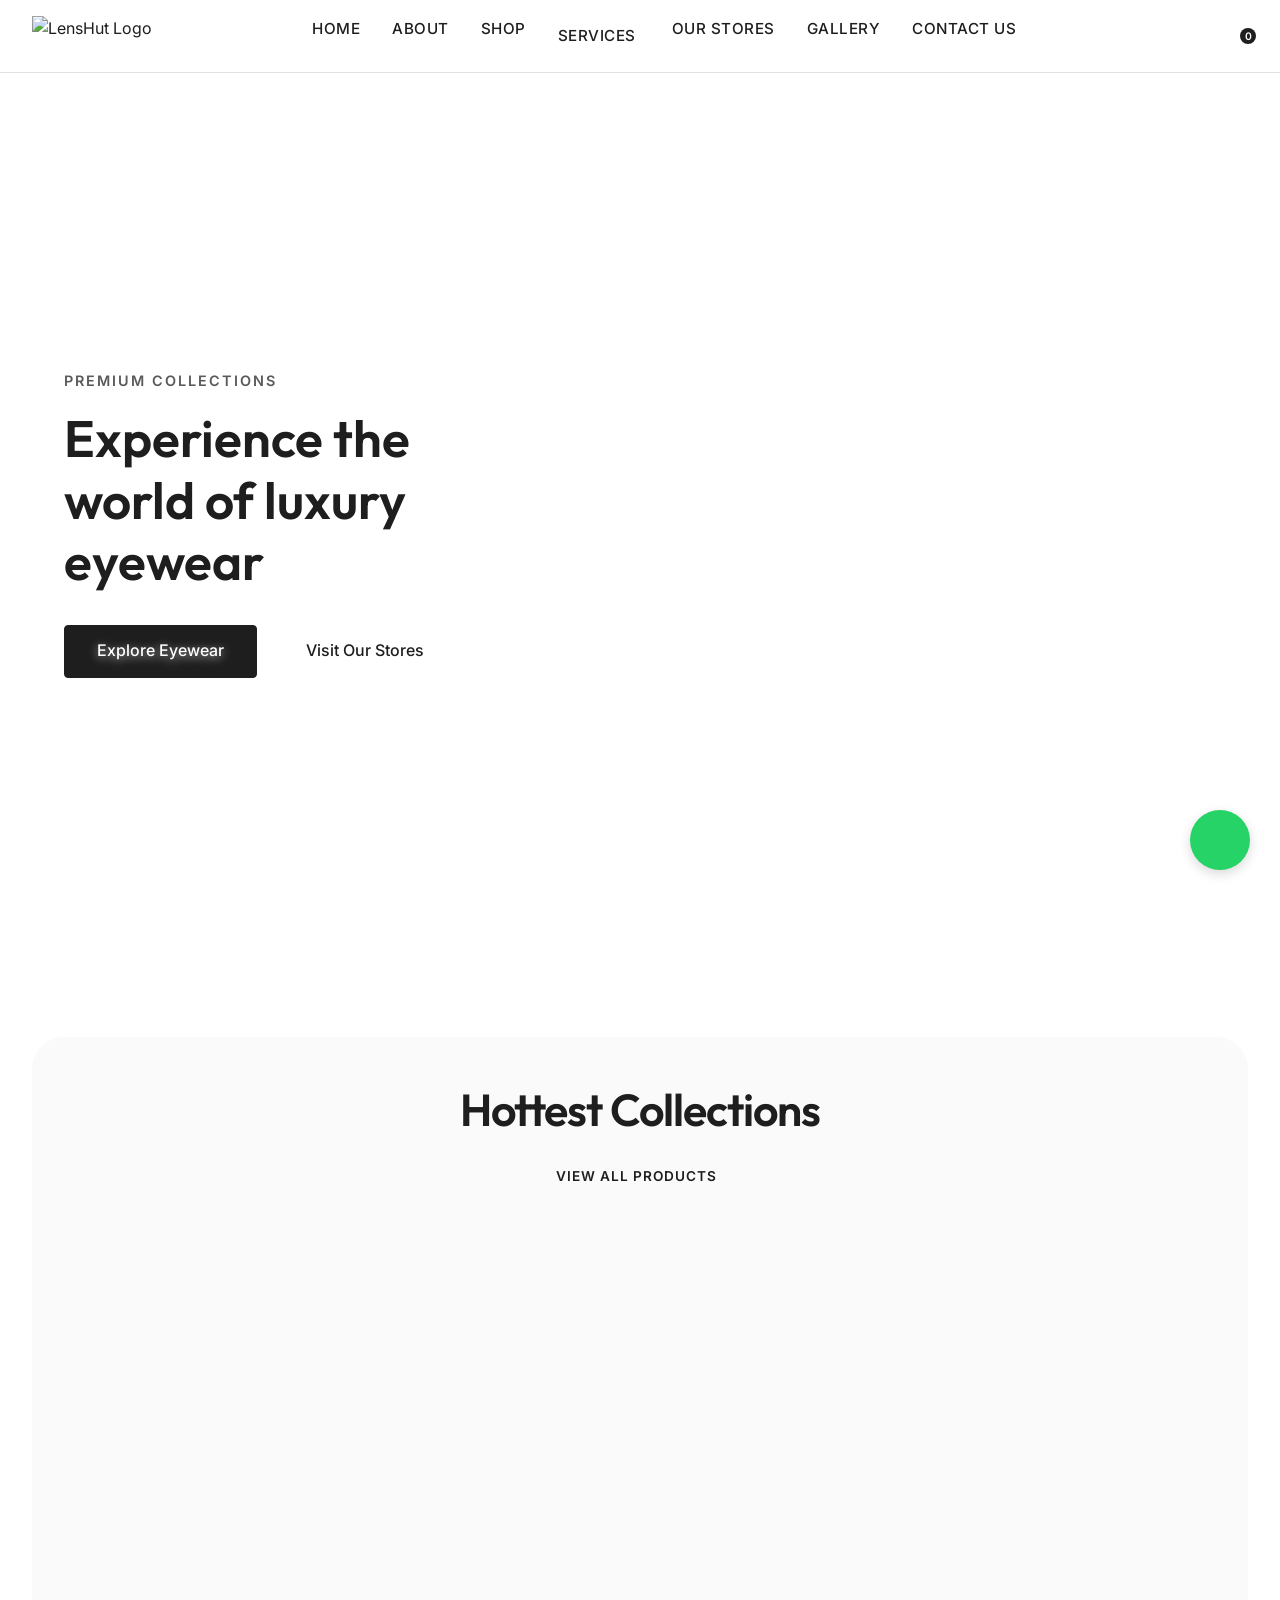
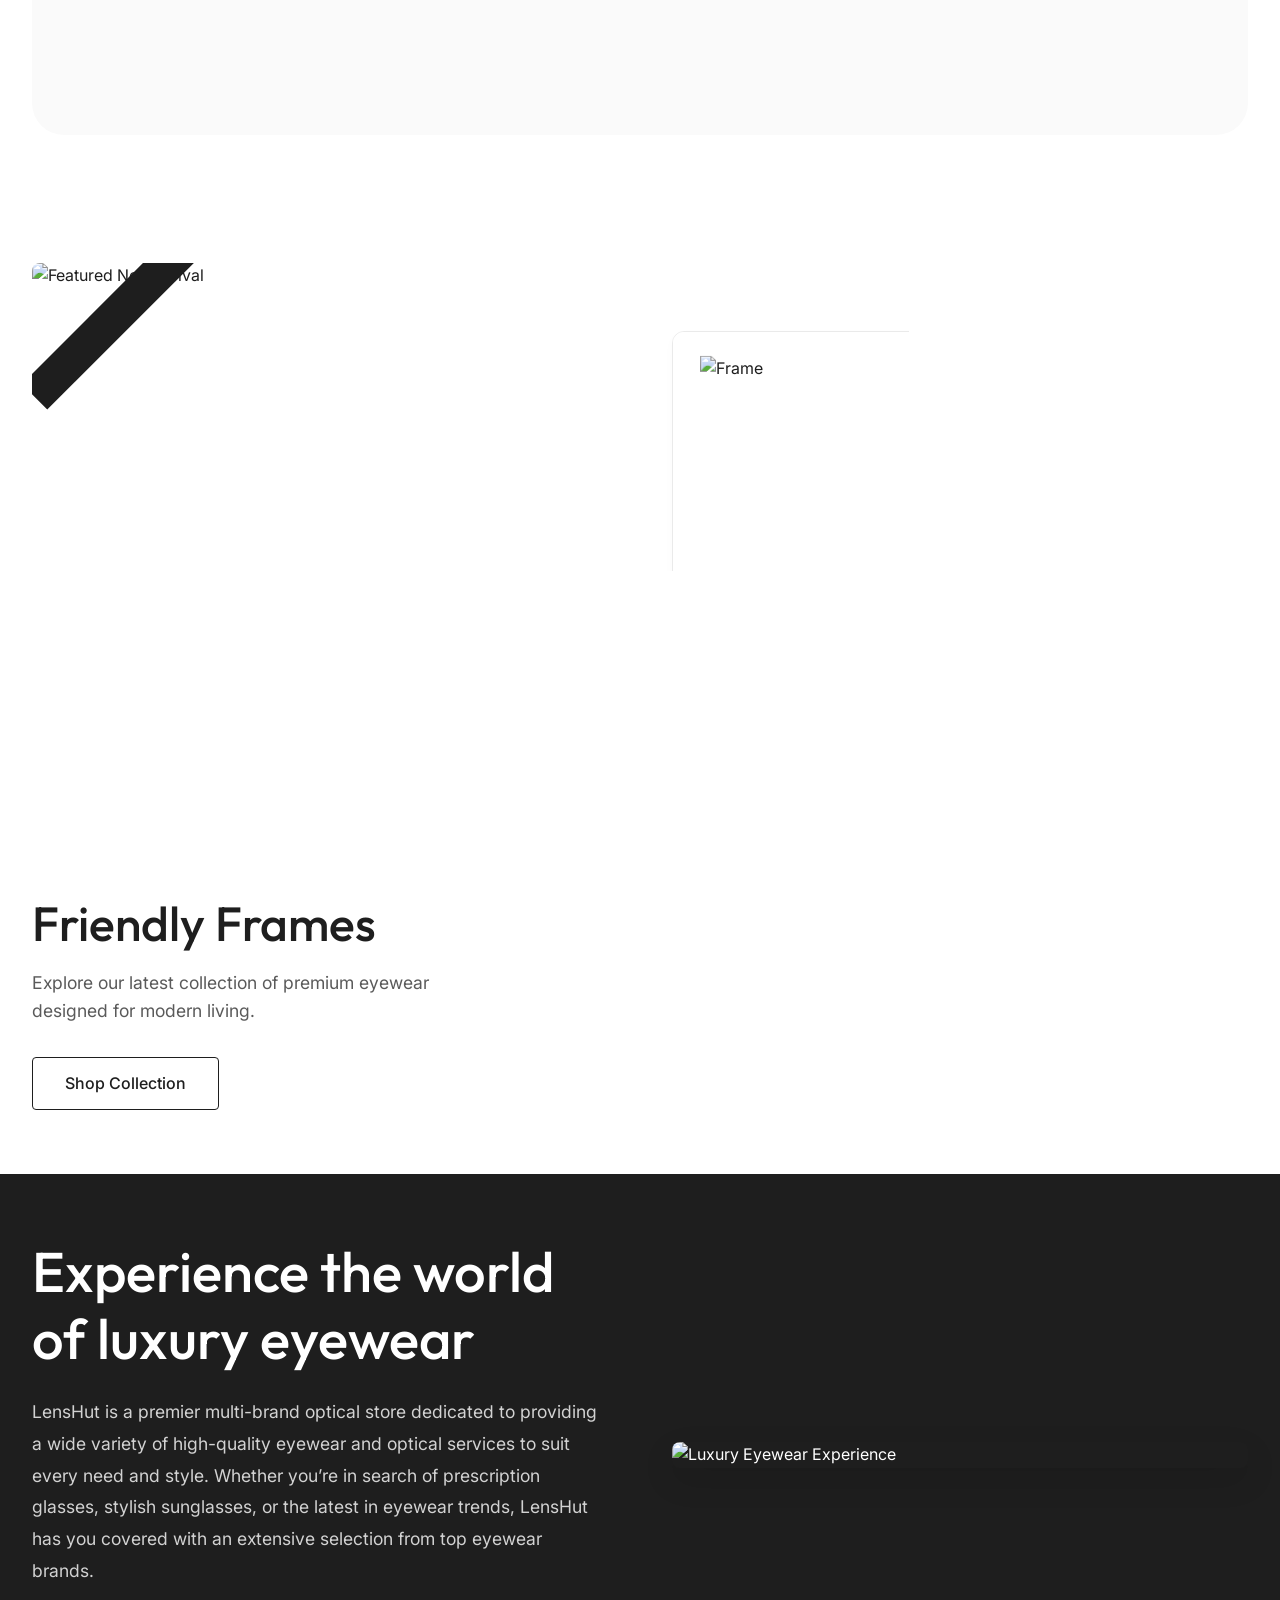
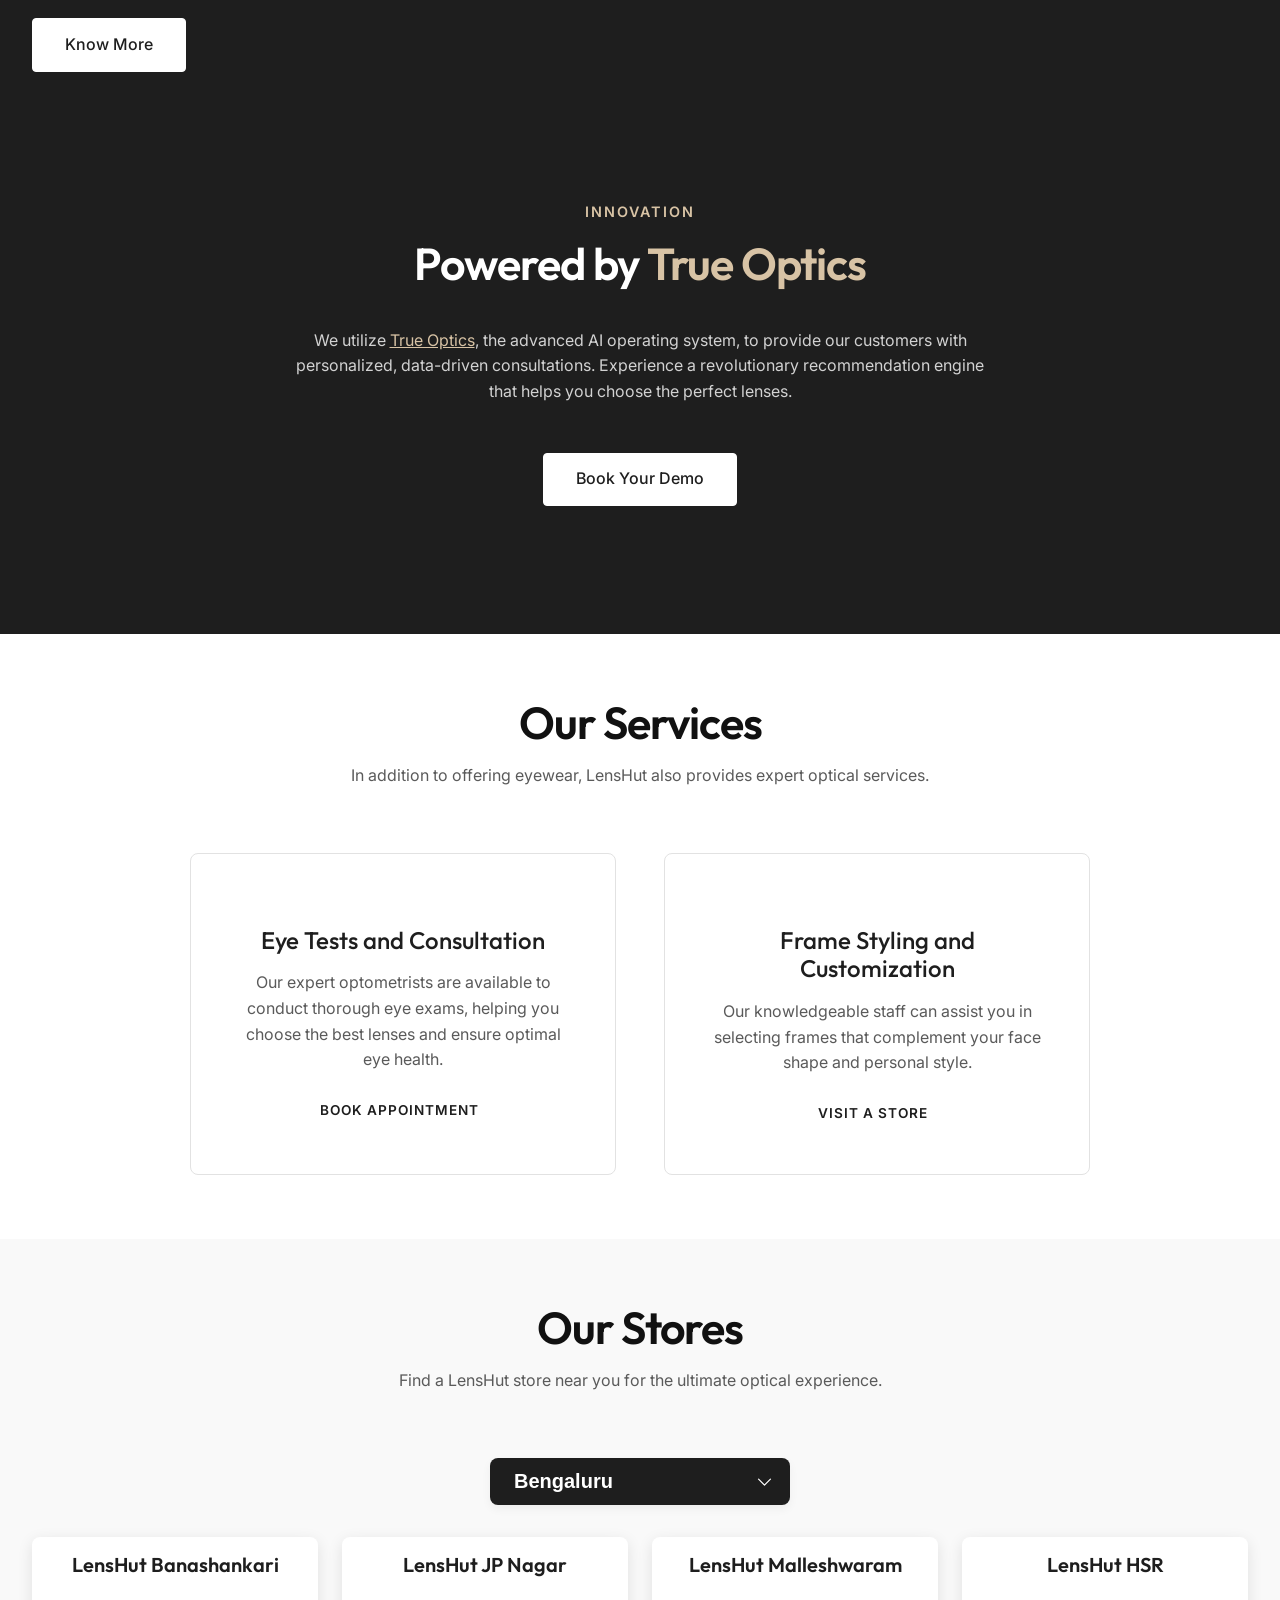
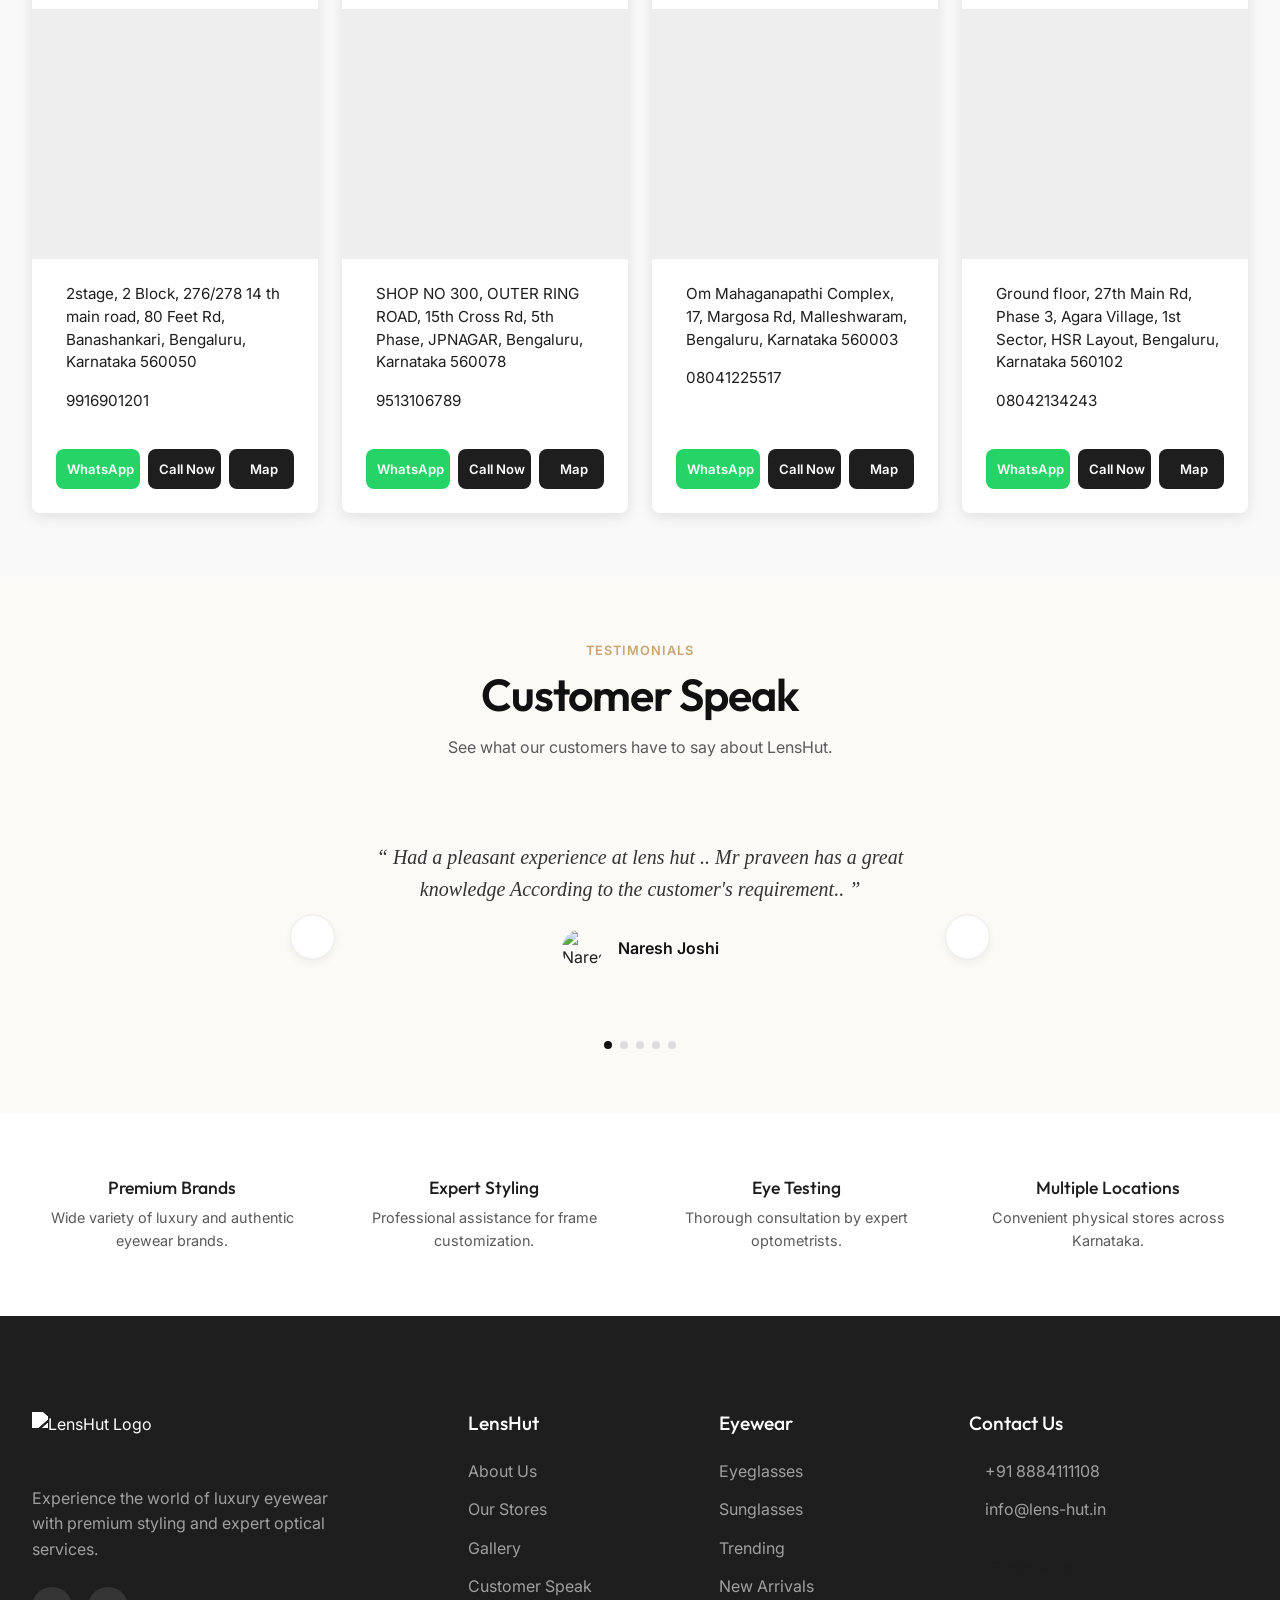
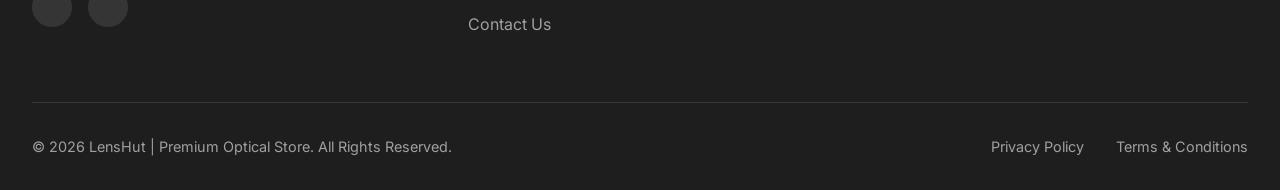
==== commit 66ef457c: "Update links to True Optics and add WhatsApp button" ====
--- a/index.html
+++ b/index.html
@@ -38,6 +38,13 @@
                     <li><a href="#hero">Home</a></li>
                     <li><a href="about.html">About</a></li>
                     <li><a href="products.html">Shop</a></li>
+                    <li class="has-dropdown">
+                        <a href="#services">Services <i class="ph ph-caret-down"></i></a>
+                        <ul class="dropdown-menu">
+                            <li><a href="https://trueoptics.ai/#solution" target="_blank" rel="noopener">Eye Testing</a></li>
+                            <li><a href="https://trueoptics.ai/#solution" target="_blank" rel="noopener">Frame Customization</a></li>
+                        </ul>
+                    </li>
                     <li><a href="#stores">Our Stores</a></li>
                     <li><a href="gallery.html">Gallery</a></li>
                     <li><a href="#contact">Contact Us</a></li>
@@ -159,7 +166,7 @@
                     <div class="collection-body">
                         <h3>Sunglasses</h3>
                         <p>UV protection, unmatched style.</p>
-                        <a href="products.html" class="btn-explore">Explore Products <i class="ph ph-arrow-right"></i></a>
+                        <a href="products.html?category=sunglasses" class="btn-explore">Explore Products <i class="ph ph-arrow-right"></i></a>
                     </div>
                 </div>
                 <!-- Card 3 -->
@@ -264,6 +271,18 @@
         </div>
     </section>
 
+    <!-- True Optics Section -->
+    <section class="true-optics-section section-padding" style="background-color: var(--clr-primary); color: var(--clr-white);">
+        <div class="container">
+            <div class="section-header text-center mb-5">
+                <span class="testi-subtitle" style="color: var(--clr-accent); font-size: 0.9rem; text-transform: uppercase; letter-spacing: 2px; font-weight: 600; display: block; margin-bottom: 1rem;">INNOVATION</span>
+                <h2 class="about-hero-title" style="color: var(--clr-white);">Powered by <span style="color: var(--clr-accent);">True Optics</span></h2>
+                <p style="color: rgba(255,255,255,0.8); max-width: 700px; margin: 1.5rem auto;">We utilize <a href="https://trueoptics.ai/#solution" target="_blank" style="color: var(--clr-accent); text-decoration: underline;">True Optics</a>, the advanced AI operating system, to provide our customers with personalized, data-driven consultations. Experience a revolutionary recommendation engine that helps you choose the perfect lenses.</p>
+                <a href="https://trueoptics.ai/#demo" target="_blank" rel="noopener" class="btn btn-primary-light mt-3">Book Your Demo <i class="ph ph-arrow-right"></i></a>
+            </div>
+        </div>
+    </section>
+
     <!-- Services Section -->
     <section class="services-section section-padding">
         <div class="container">
@@ -279,7 +298,7 @@
                     </div>
                     <h3>Eye Tests and Consultation</h3>
                     <p>Our expert optometrists are available to conduct thorough eye exams, helping you choose the best lenses and ensure optimal eye health.</p>
-                    <a href="#contact" class="btn-link">Book Appointment <i class="ph ph-arrow-right"></i></a>
+                    <a href="https://wa.me/918884111108?text=Hi%20LensHut,%20I'd%20like%20to%20book%20an%20appointment%20for%20an%20eye%20test." target="_blank" rel="noopener" class="btn-link">Book Appointment <i class="ph ph-arrow-right"></i></a>
                 </div>
                 <div class="service-card">
                     <div class="service-icon">
@@ -305,7 +324,6 @@
                 <select id="citySelect" class="city-select">
                     <option value="bengaluru">Bengaluru</option>
                     <option value="mysuru">Mysuru</option>
-                    <option value="tumkur">Tumkur</option>
                 </select>
             </div>
             
@@ -471,7 +489,7 @@
                         </div>
                         <div class="detail-row">
                             <i class="ph-fill ph-clock"></i>
-                            <p>Mon–Fri 10:00AM–9:00PM · Sat–Sun 10:00AM–9:30PM</p>
+                            <p>Mon – Sun: 10:30 AM – 9:30 PM</p>
                         </div>
                         <div class="detail-row">
                             <i class="ph-fill ph-device-mobile"></i>
@@ -481,31 +499,6 @@
                             <a href="https://wa.me/918214287700?text=Hi%20LensHut,%20I'm%20inquiring%20about%20frames%20at%20your%20Kalidasa%20Road%20store." target="_blank" rel="noopener" class="btn-store-wa"><i class="ph-fill ph-whatsapp-logo"></i> WhatsApp</a>
                             <a href="tel:08214287700" class="btn-store-call"><i class="ph-fill ph-phone-call"></i> Call Now</a>
                             <a href="https://maps.google.com/?q=Ganesh+Arcade+Kalidasa+Rd+Mysuru" target="_blank" rel="noopener" class="btn-map"><i class="ph-fill ph-map-pin"></i> Map</a>
-                        </div>
-                    </div>
-                </div>
-            </div>
-
-            <div id="grid-tumkur" class="stores-grid city-grid" style="display: none;">
-                <!-- Store 1 -->
-                <div class="map-store-card">
-                    <h3 class="store-title">LensHut Tumkur</h3>
-                    <div class="map-container">
-                        <iframe src="https://maps.google.com/maps?q=LensHut+Tumakuru&t=&z=14&ie=UTF8&iwloc=&output=embed" width="100%" height="250" style="border:0;" allowfullscreen="" loading="lazy"></iframe>
-                    </div>
-                    <div class="store-details">
-                        <div class="detail-row">
-                            <i class="ph-fill ph-map-pin"></i>
-                            <p>Bar, No 1861/846 Krishna Arcade, 2nd Cross Road, Lane Road, near Planet Max, Tumakuru, Karnataka 572101</p>
-                        </div>
-                        <div class="detail-row">
-                            <i class="ph-fill ph-device-mobile"></i>
-                            <p>08164051743</p>
-                        </div>
-                        <div class="store-action">
-                            <a href="https://wa.me/918164051743?text=Hi%20LensHut,%20I'm%20inquiring%20about%20frames%20at%20your%20Tumkur%20store." target="_blank" rel="noopener" class="btn-store-wa"><i class="ph-fill ph-whatsapp-logo"></i> WhatsApp</a>
-                            <a href="tel:08164051743" class="btn-store-call"><i class="ph-fill ph-phone-call"></i> Call Now</a>
-                            <a href="https://maps.google.com/?q=LensHut+Tumakuru" target="_blank" rel="noopener" class="btn-map"><i class="ph-fill ph-map-pin"></i> Map</a>
                         </div>
                     </div>
                 </div>
@@ -612,7 +605,7 @@
                 <div class="footer-col contact-col">
                     <h4>Contact Us</h4>
                     <ul class="contact-info">
-                        <li><i class="ph ph-map-pin"></i> <span>SHOP NO 300, OUTER RING ROAD, 15th Cross Rd, JP NAGAR, Bengaluru</span></li>
+
                         <li><i class="ph ph-phone"></i> <a href="tel:+918884111108">+91 8884111108</a></li>
                         <li><i class="ph ph-envelope"></i> <a href="mailto:info@lens-hut.in">info@lens-hut.in</a></li>
                     </ul>
@@ -629,6 +622,10 @@
             </div>
         </div>
     </footer>
+    <!-- Floating WhatsApp Button -->
+    <a href="https://wa.me/918884111108?text=Hi%20LensHut,%20I%20have%20an%20enquiry." class="floating-wa" target="_blank" rel="noopener" aria-label="Chat on WhatsApp">
+        <i class="ph-fill ph-whatsapp-logo"></i>
+    </a>
 
     <!-- Scripts -->
     <script src="data.js"></script>
--- a/style.css
+++ b/style.css
@@ -4084,3 +4084,41 @@
         font-size: 0.88rem;
     }
 }
+
+/* ==========================================================================
+   Floating WhatsApp Button
+   ========================================================================== */
+.floating-wa {
+    position: fixed;
+    bottom: 30px;
+    right: 30px;
+    background-color: #25D366;
+    color: white;
+    width: 60px;
+    height: 60px;
+    border-radius: 50%;
+    display: flex;
+    align-items: center;
+    justify-content: center;
+    font-size: 36px;
+    box-shadow: 0 4px 12px rgba(0, 0, 0, 0.15);
+    z-index: 1000;
+    transition: transform 0.3s ease, box-shadow 0.3s ease, background-color 0.3s ease;
+}
+
+.floating-wa:hover {
+    transform: scale(1.1);
+    box-shadow: 0 6px 16px rgba(0, 0, 0, 0.2);
+    color: white;
+    background-color: #1ebe57;
+}
+
+@media (max-width: 768px) {
+    .floating-wa {
+        bottom: 20px;
+        right: 20px;
+        width: 50px;
+        height: 50px;
+        font-size: 30px;
+    }
+}
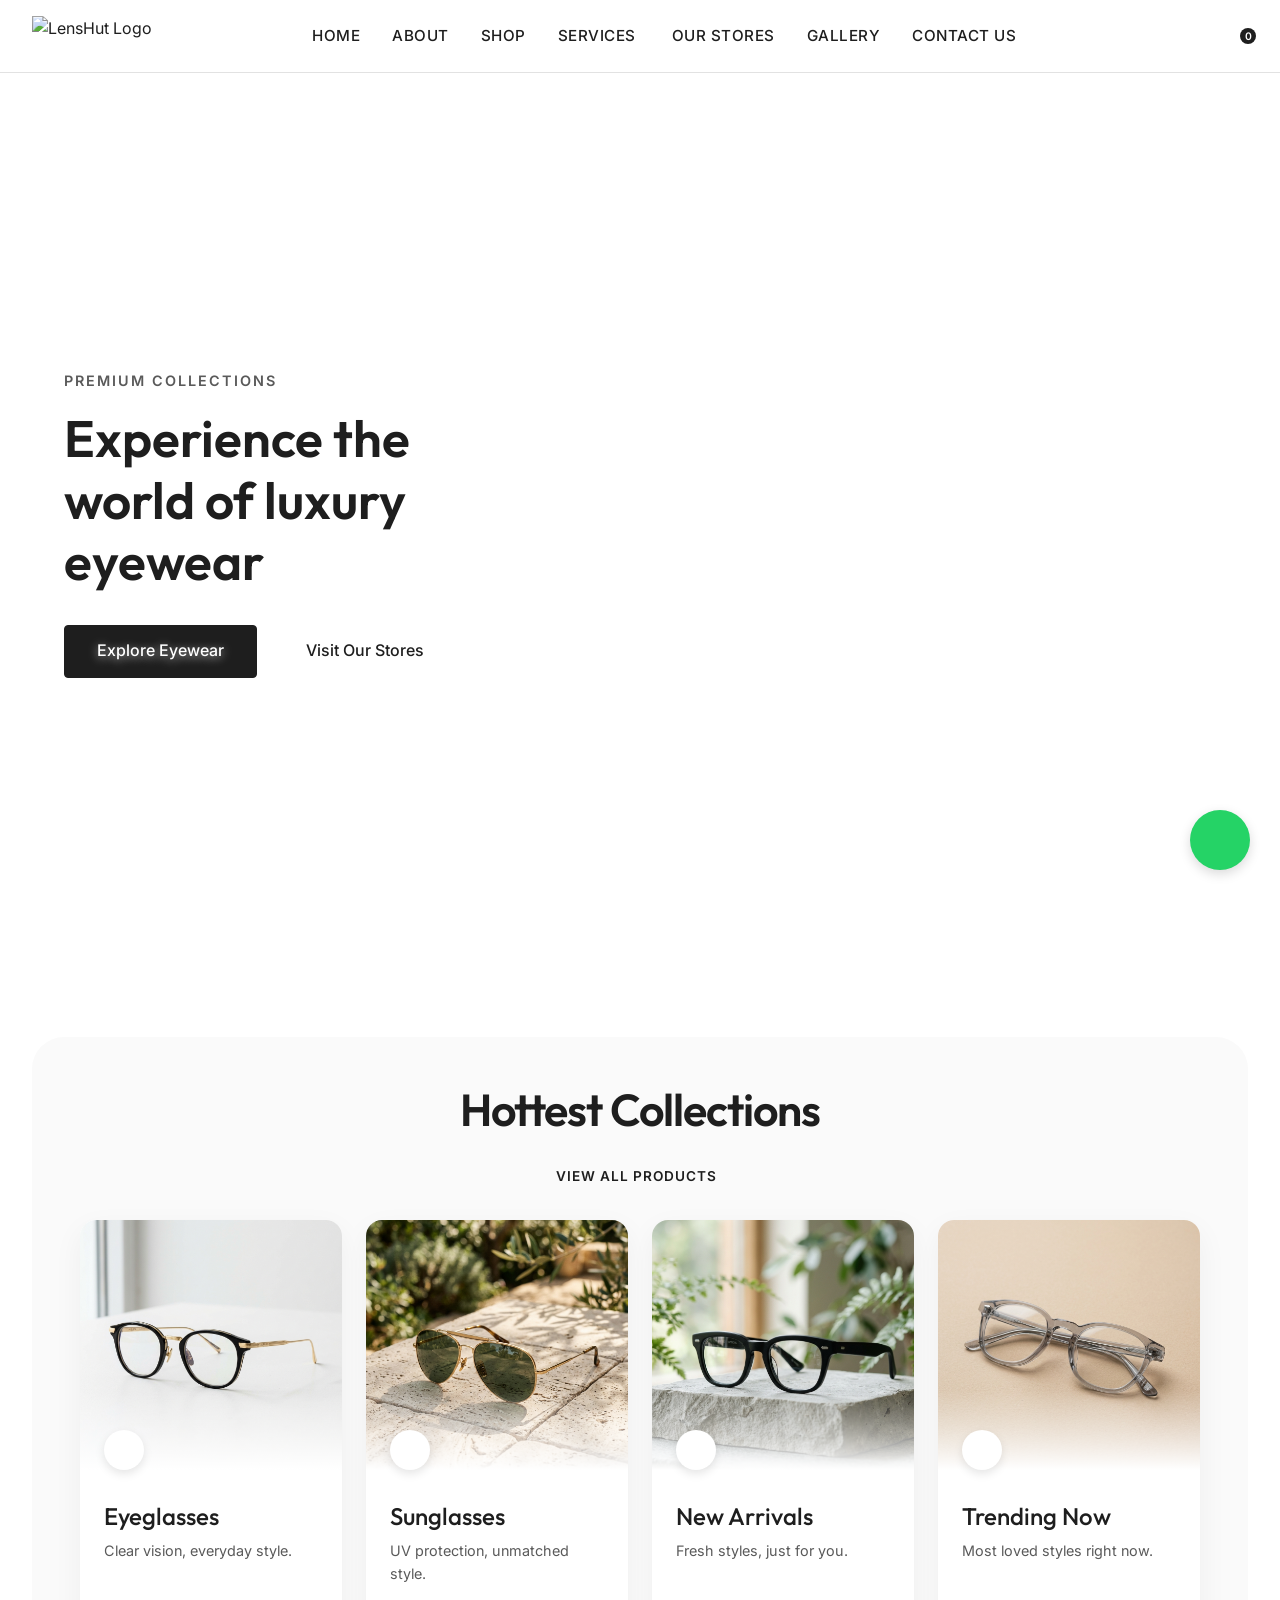
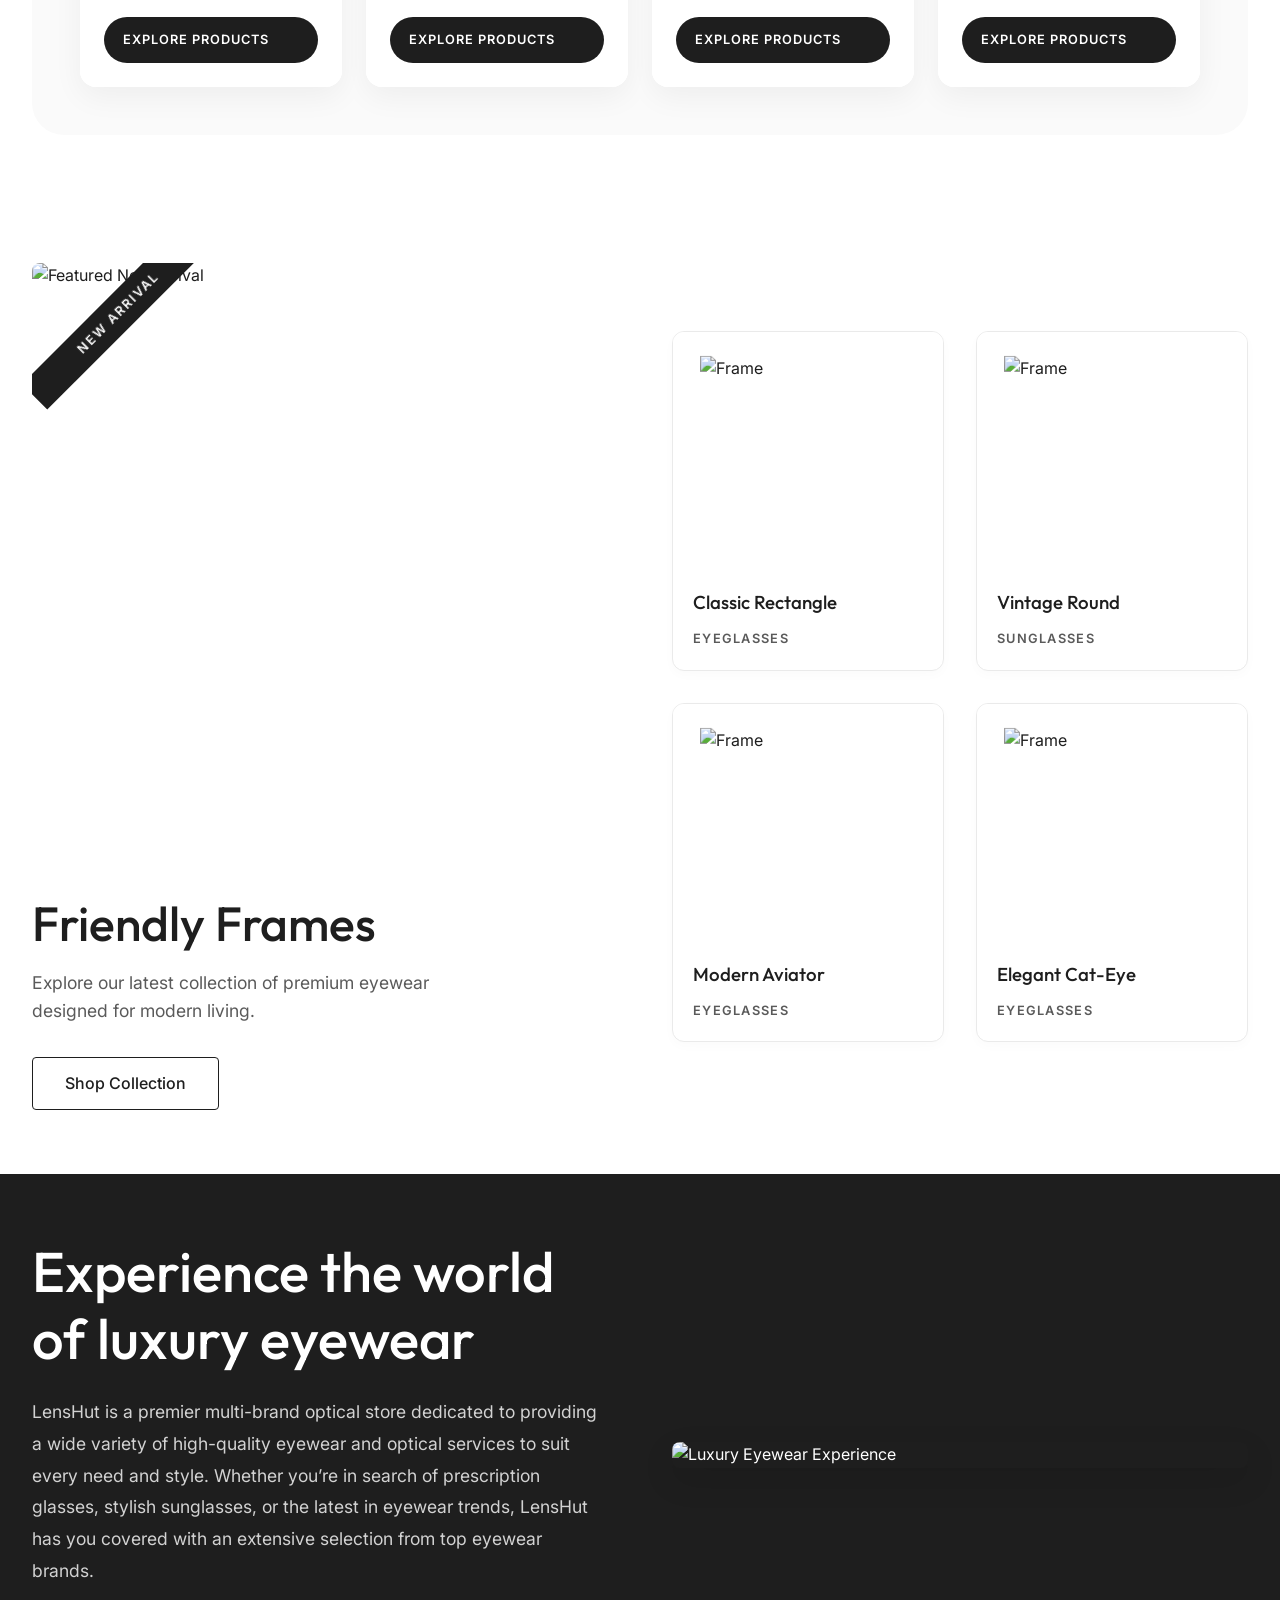
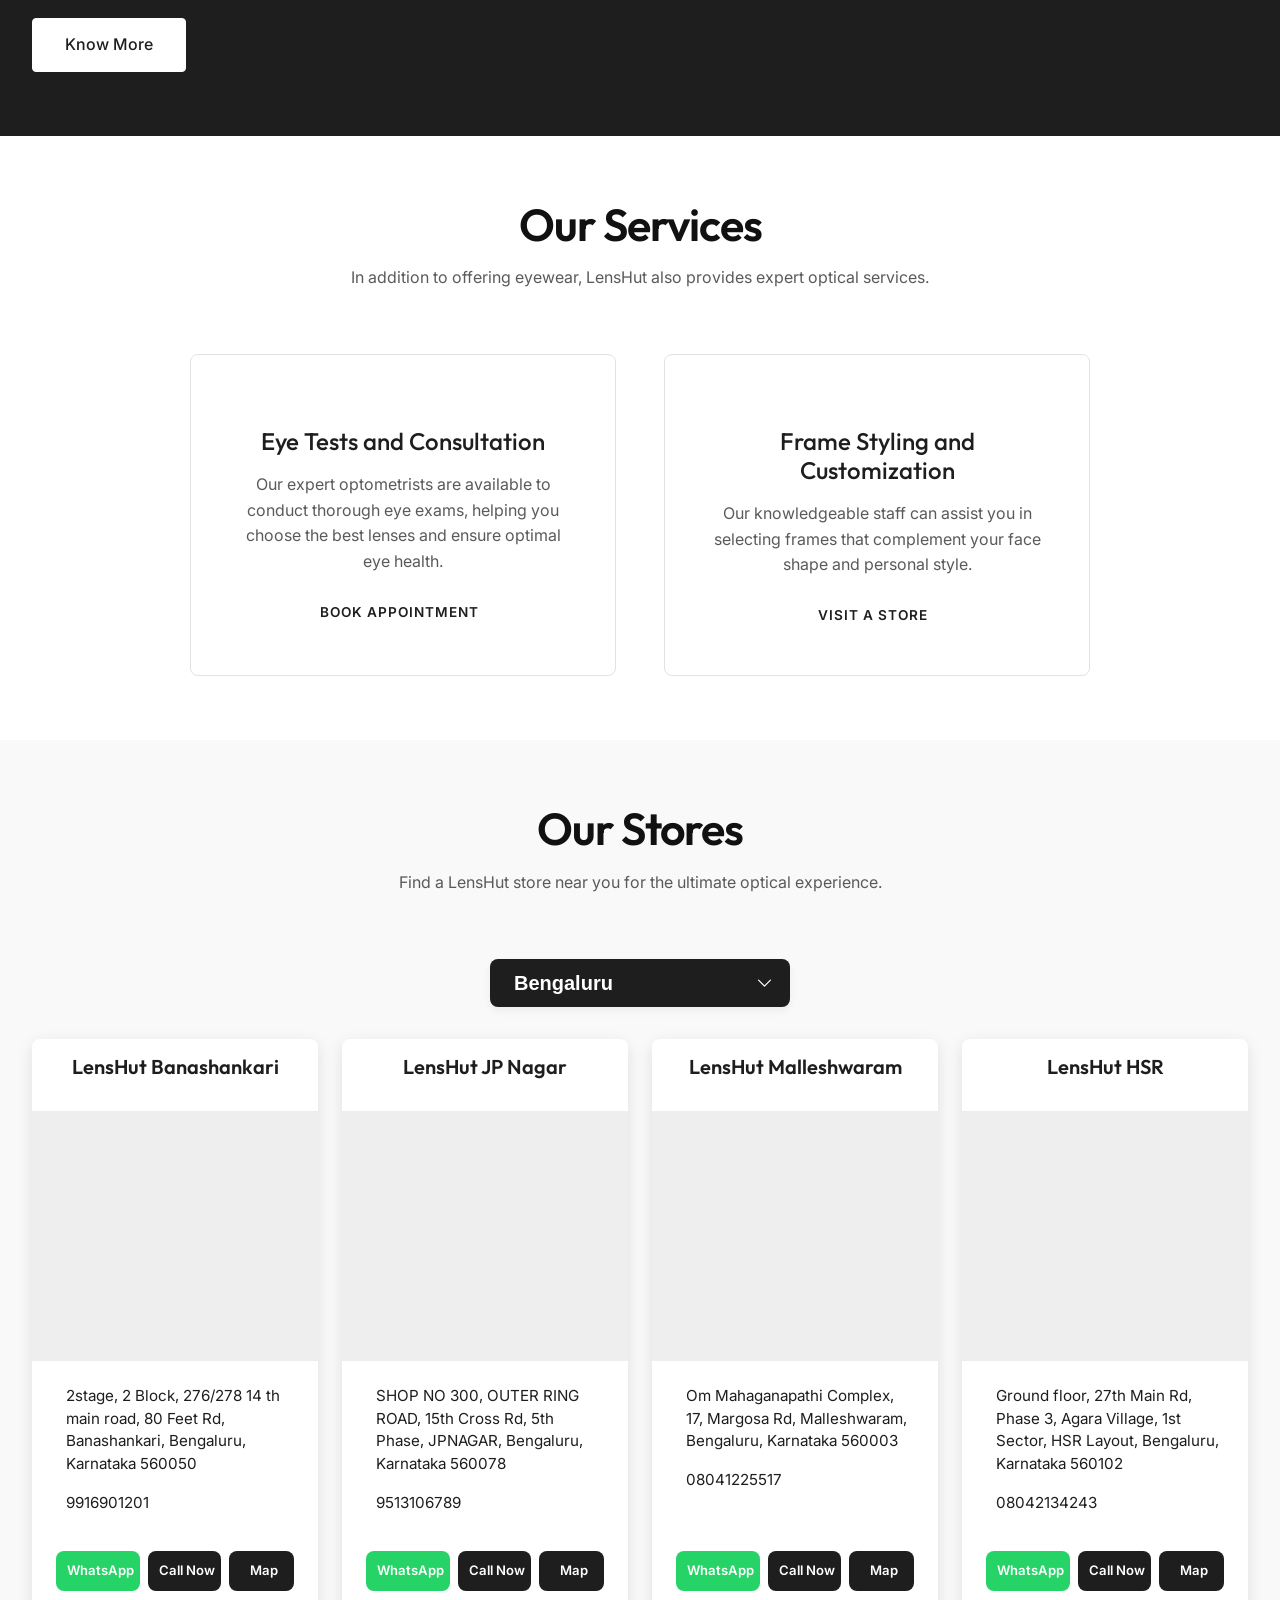
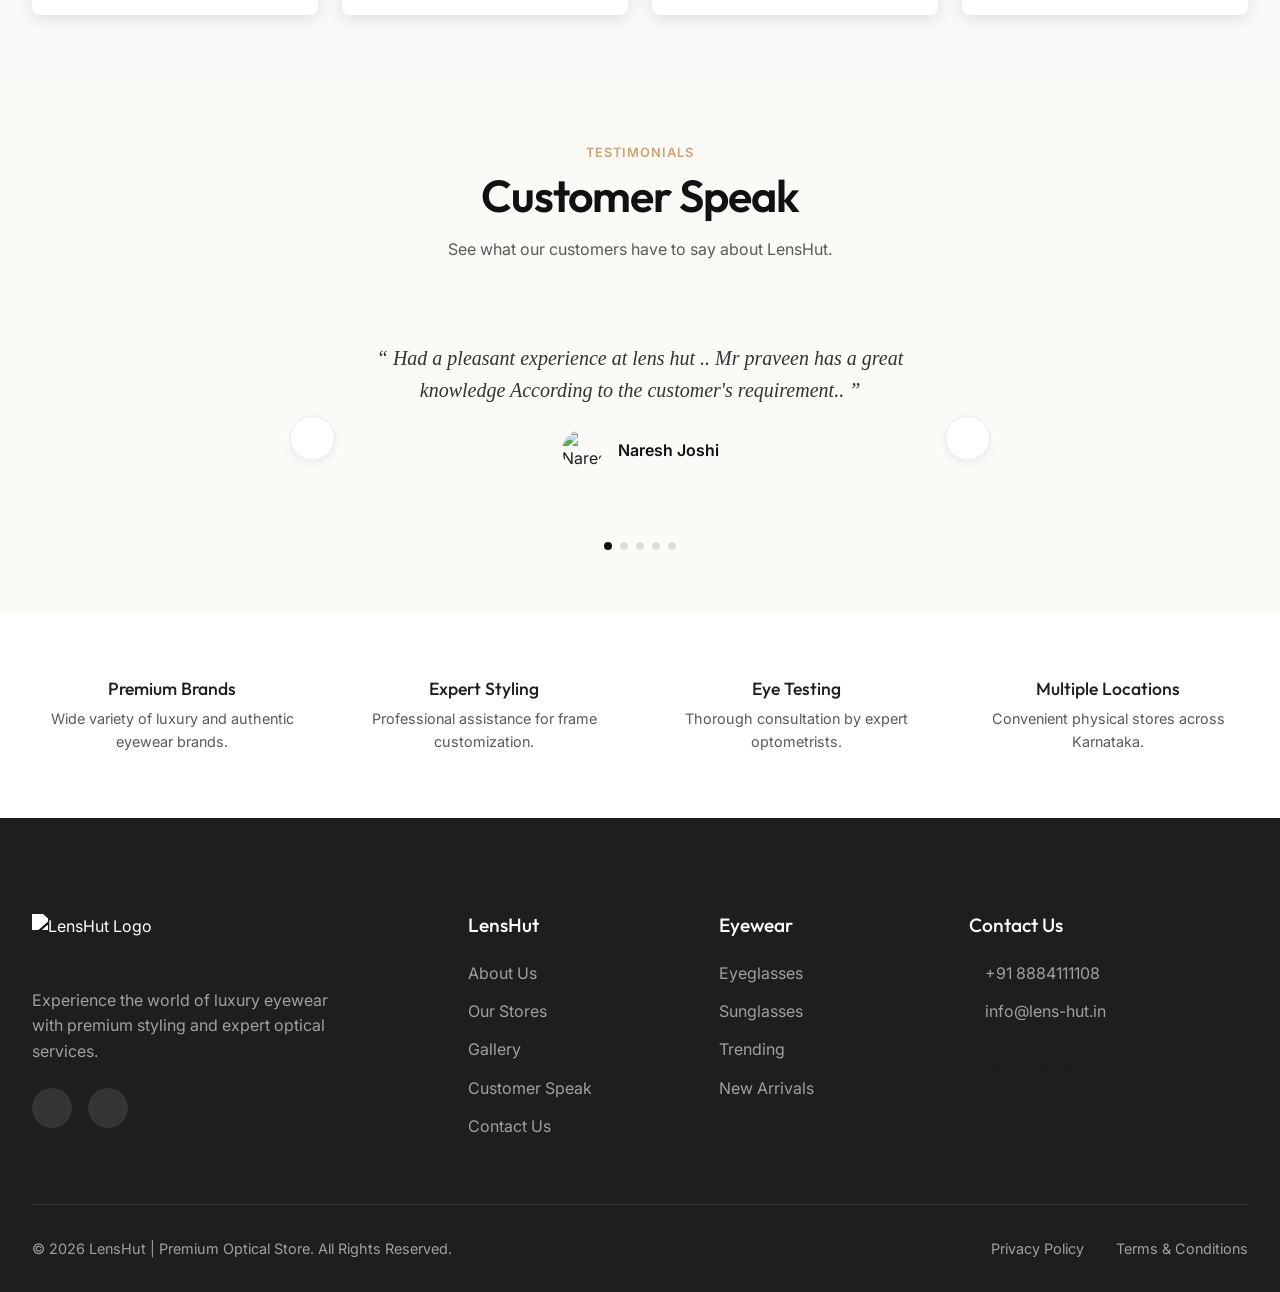
==== commit 36eada71: "Remove True Optics section from home page" ====
--- a/index.html
+++ b/index.html
@@ -271,17 +271,7 @@
         </div>
     </section>
 
-    <!-- True Optics Section -->
-    <section class="true-optics-section section-padding" style="background-color: var(--clr-primary); color: var(--clr-white);">
-        <div class="container">
-            <div class="section-header text-center mb-5">
-                <span class="testi-subtitle" style="color: var(--clr-accent); font-size: 0.9rem; text-transform: uppercase; letter-spacing: 2px; font-weight: 600; display: block; margin-bottom: 1rem;">INNOVATION</span>
-                <h2 class="about-hero-title" style="color: var(--clr-white);">Powered by <span style="color: var(--clr-accent);">True Optics</span></h2>
-                <p style="color: rgba(255,255,255,0.8); max-width: 700px; margin: 1.5rem auto;">We utilize <a href="https://trueoptics.ai/#solution" target="_blank" style="color: var(--clr-accent); text-decoration: underline;">True Optics</a>, the advanced AI operating system, to provide our customers with personalized, data-driven consultations. Experience a revolutionary recommendation engine that helps you choose the perfect lenses.</p>
-                <a href="https://trueoptics.ai/#demo" target="_blank" rel="noopener" class="btn btn-primary-light mt-3">Book Your Demo <i class="ph ph-arrow-right"></i></a>
-            </div>
-        </div>
-    </section>
+
 
     <!-- Services Section -->
     <section class="services-section section-padding">
--- a/style.css
+++ b/style.css
@@ -267,9 +267,12 @@
 .nav-list {
     display: flex;
     gap: 2rem;
+    align-items: center;
 }
 
 .nav-list > li > a {
+    display: flex;
+    align-items: center;
     font-size: 0.95rem;
     font-weight: 500;
     text-transform: uppercase;
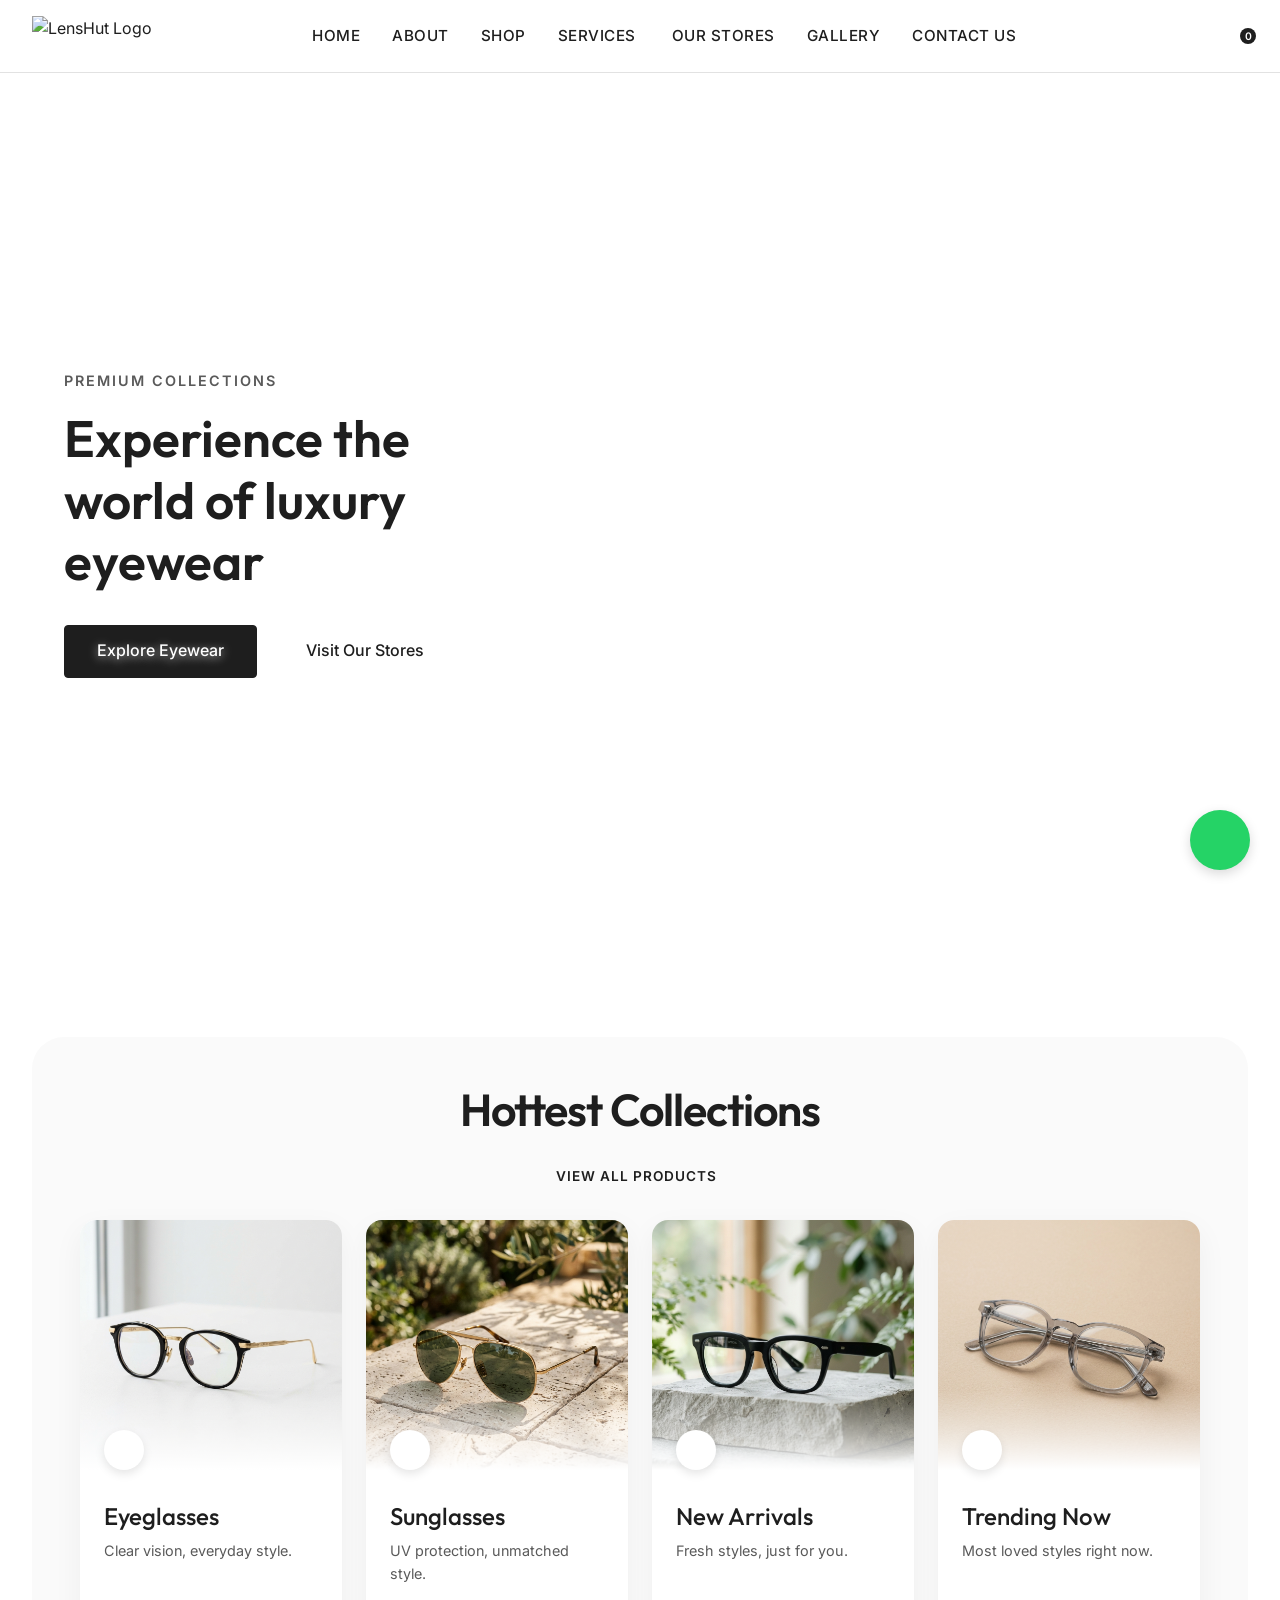
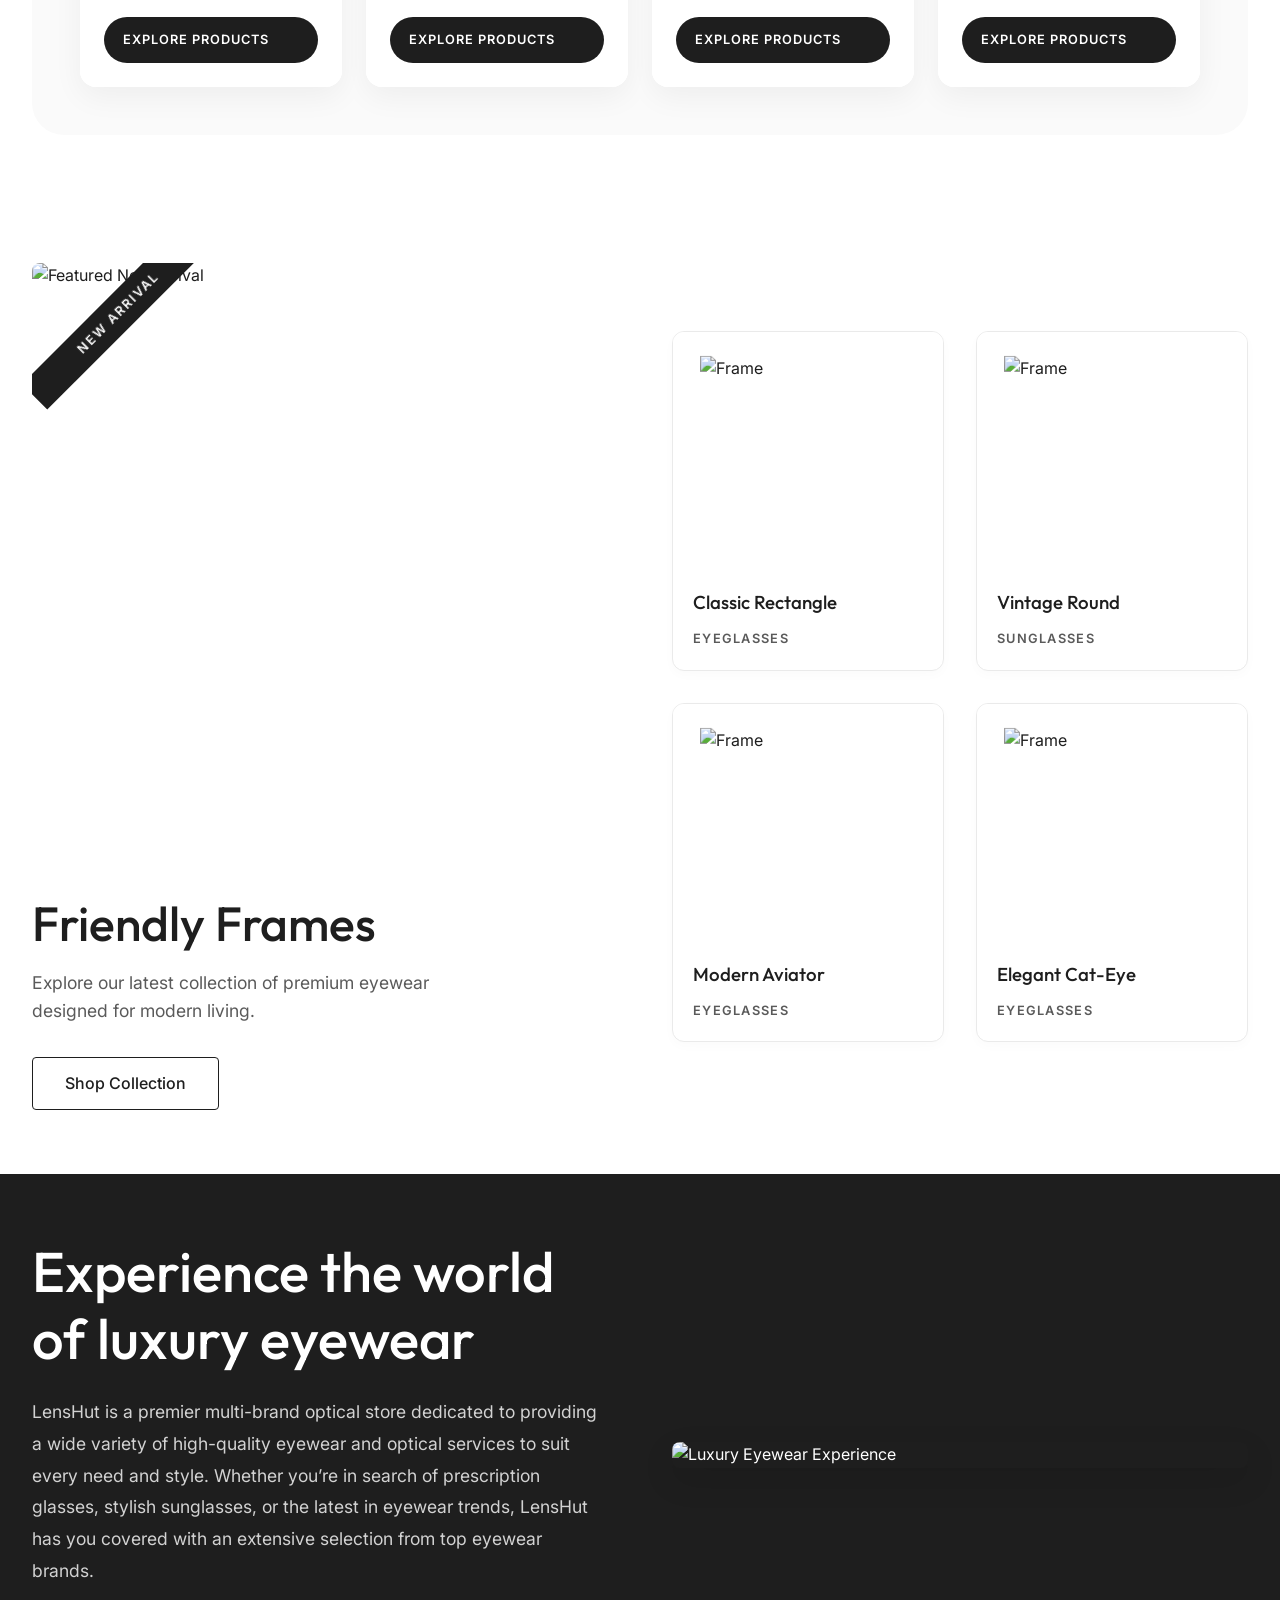
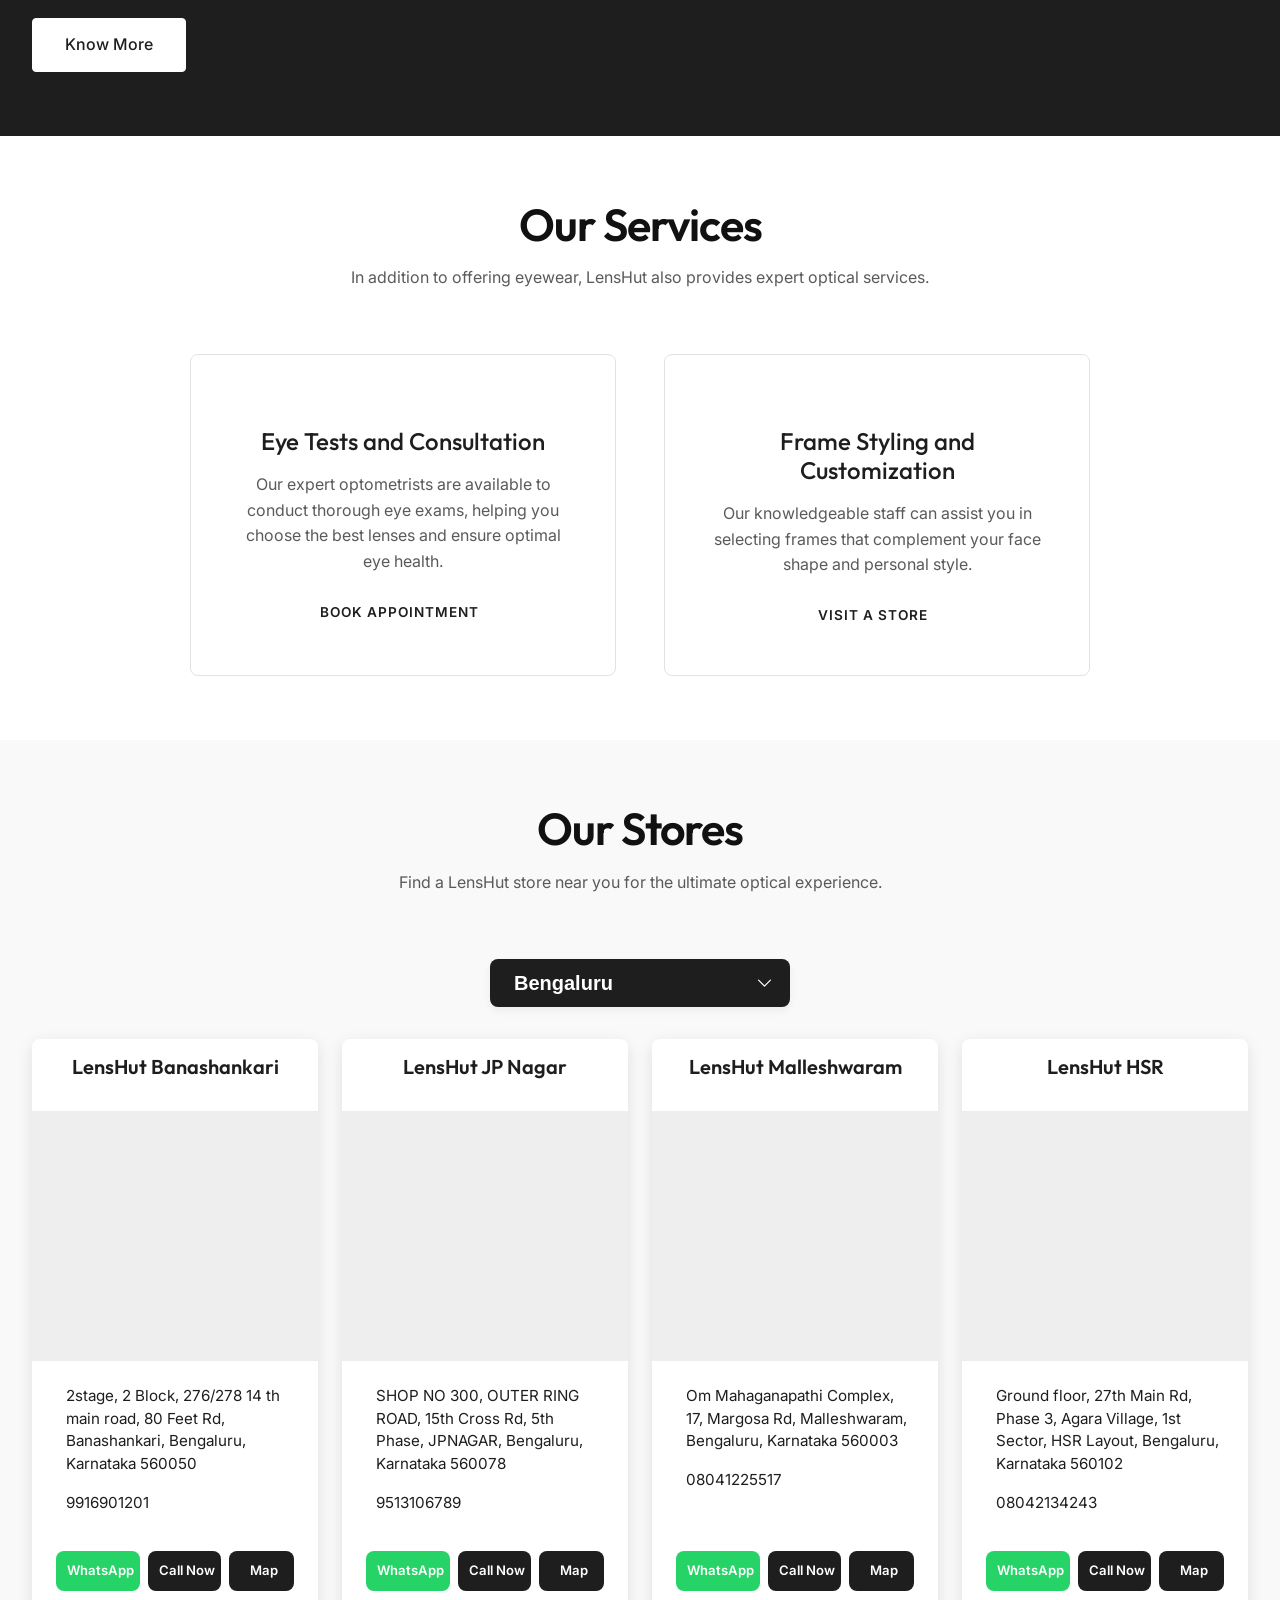
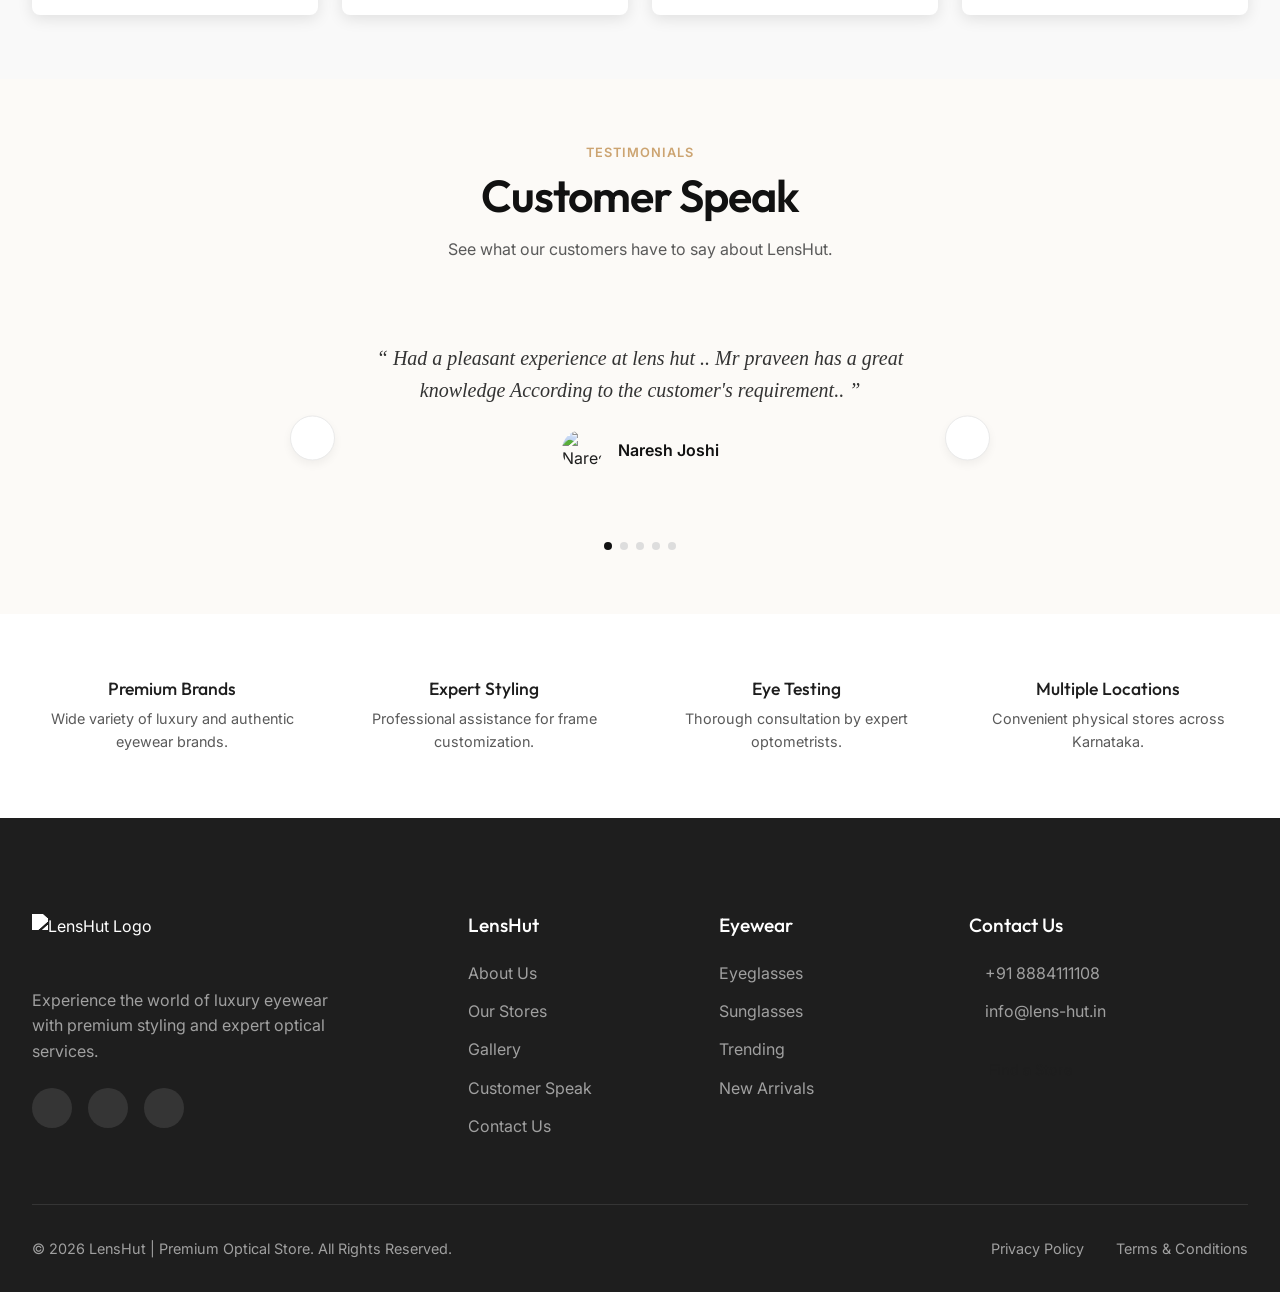
==== commit 00839b75: "Add WhatsApp social icon to footer across all pages" ====
--- a/index.html
+++ b/index.html
@@ -568,6 +568,7 @@
                     <div class="social-links">
                         <a href="#" aria-label="Facebook"><i class="ph ph-facebook-logo"></i></a>
                         <a href="#" aria-label="Instagram"><i class="ph ph-instagram-logo"></i></a>
+                        <a href="https://wa.me/918884111108" target="_blank" rel="noopener" aria-label="WhatsApp"><i class="ph-fill ph-whatsapp-logo"></i></a>
                     </div>
                 </div>
                 
